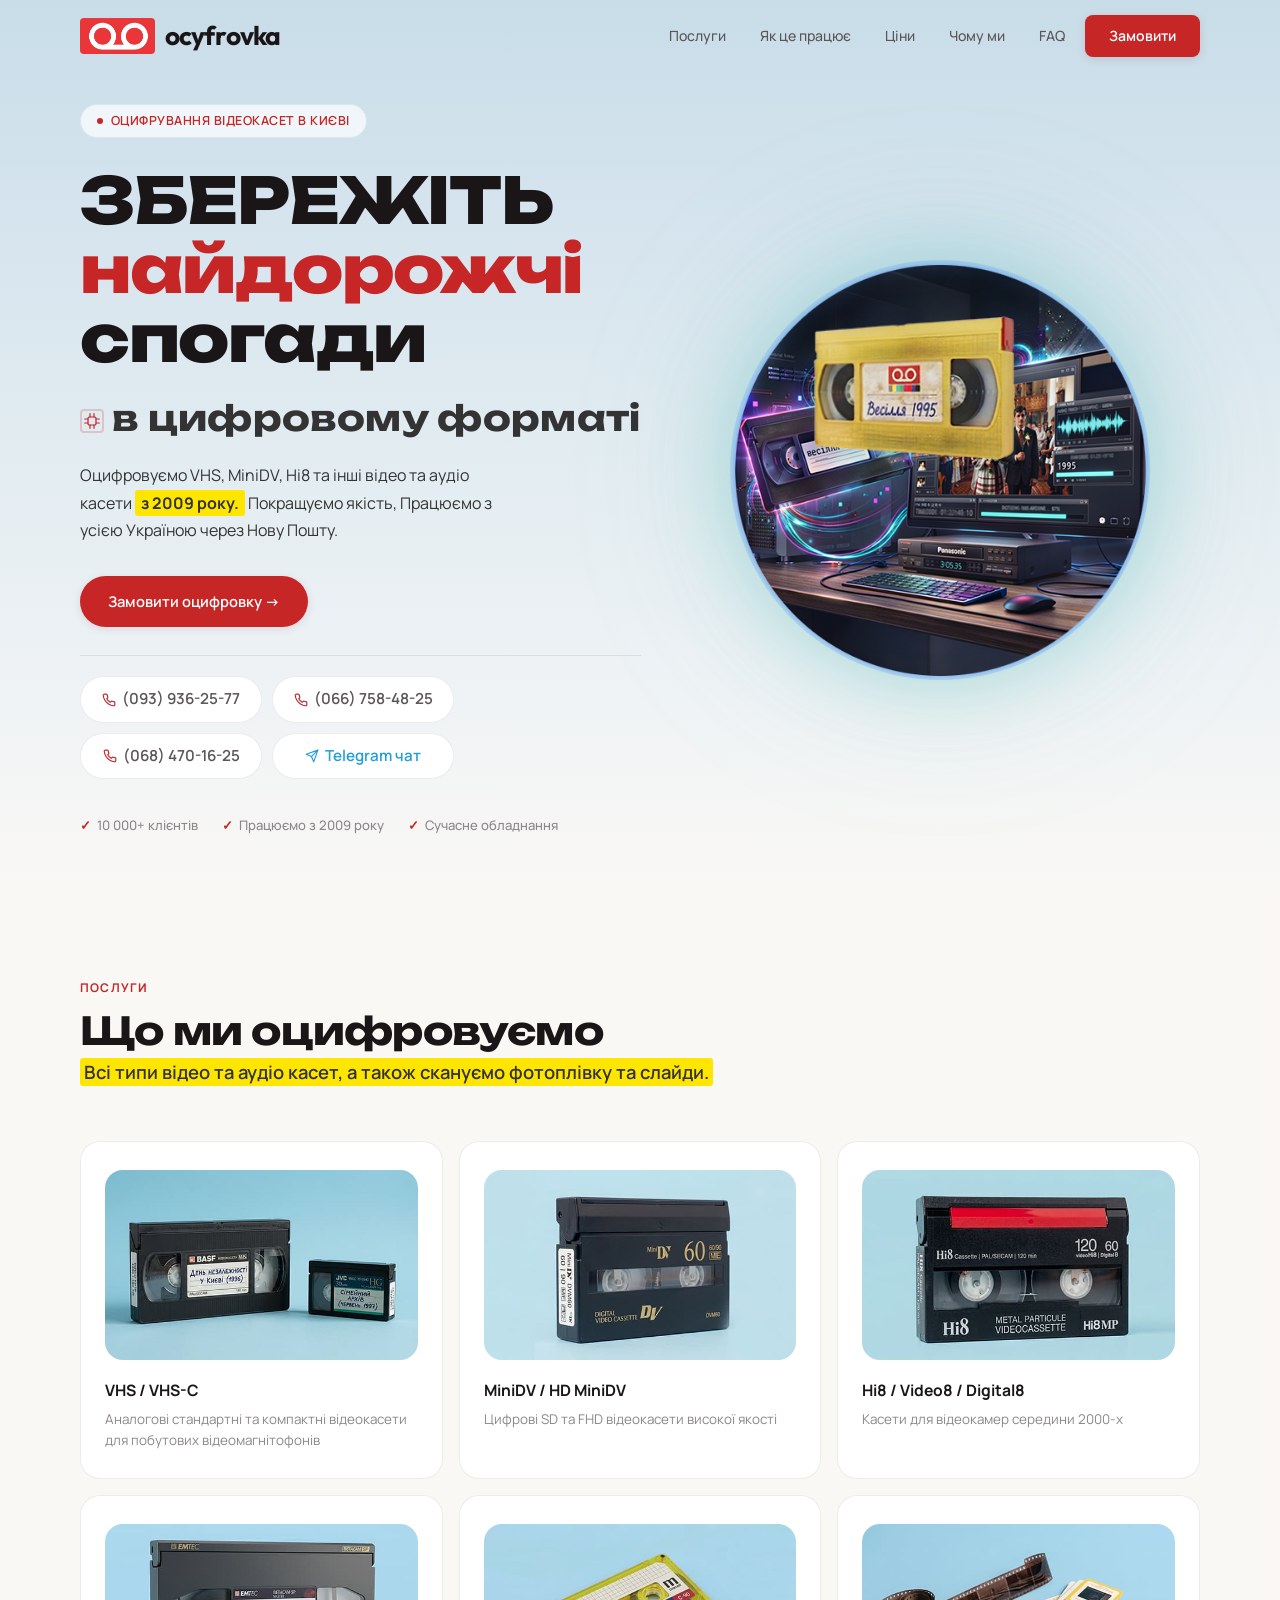
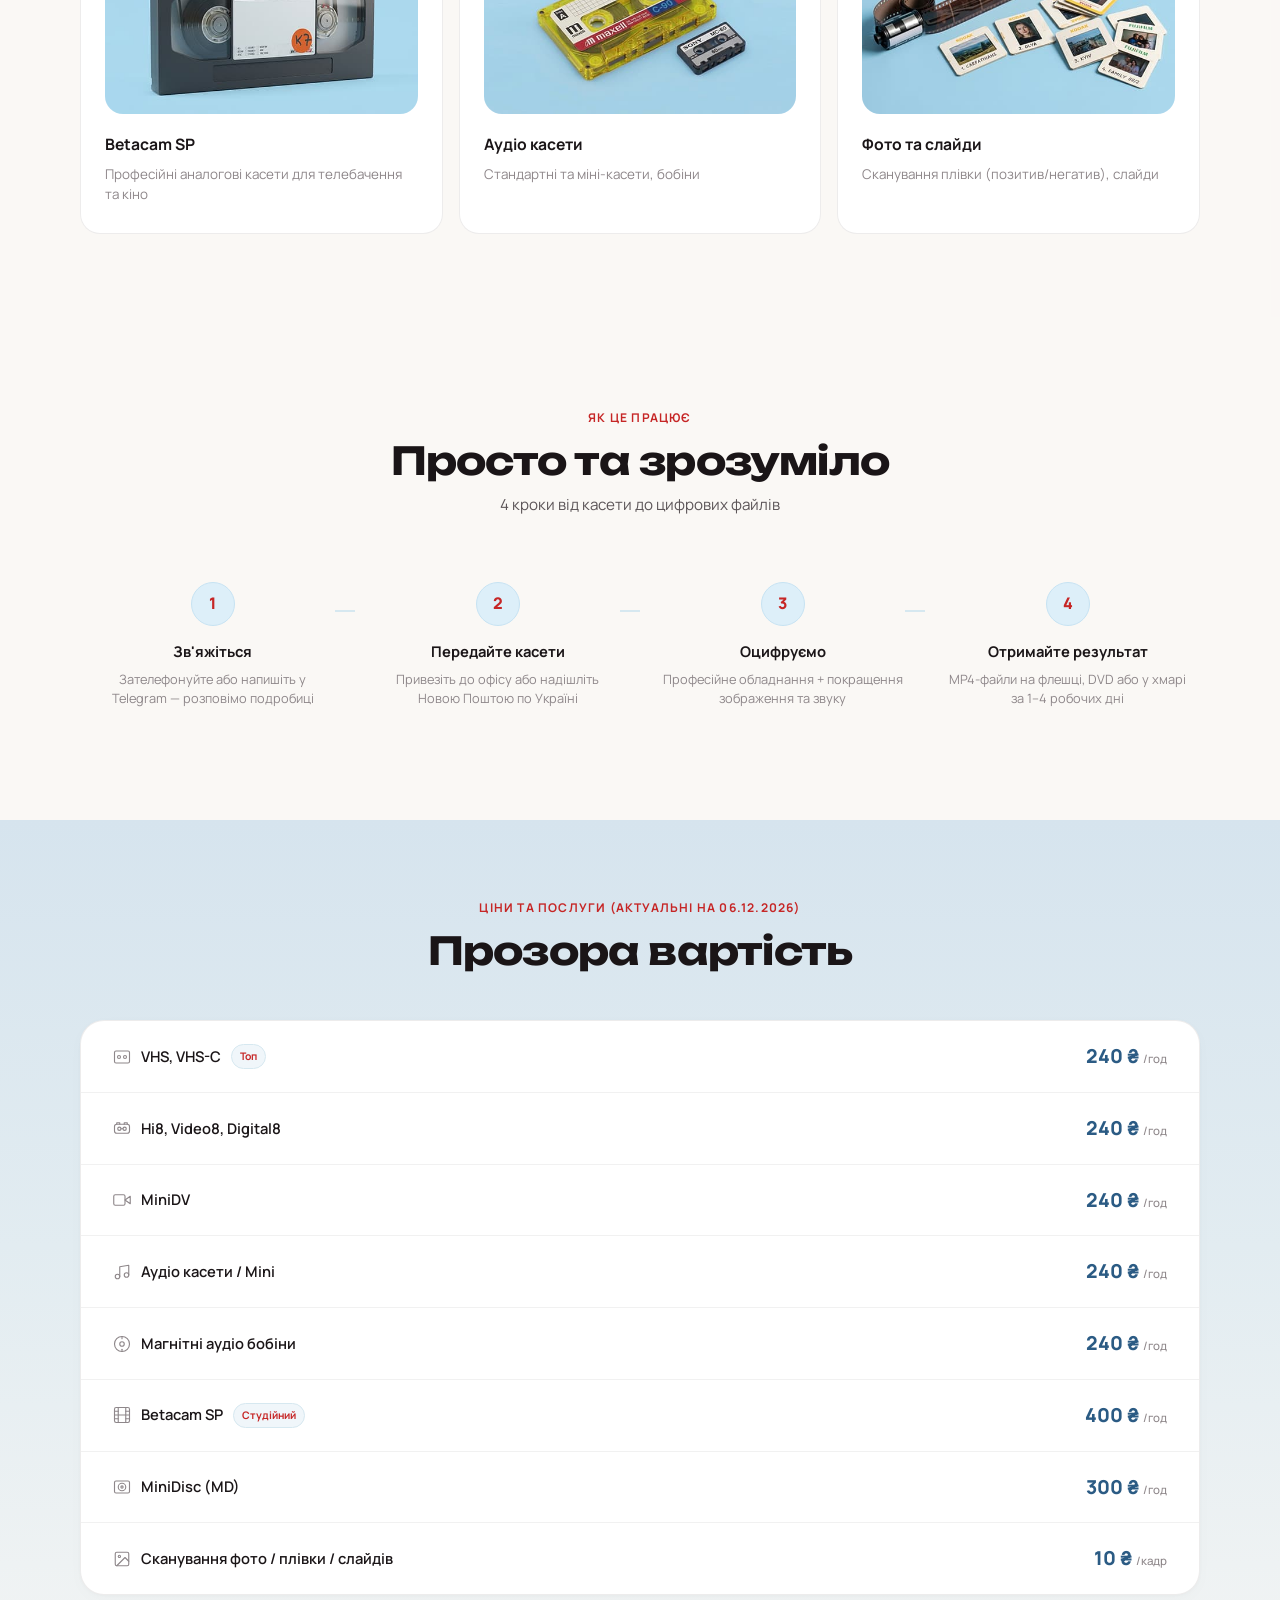
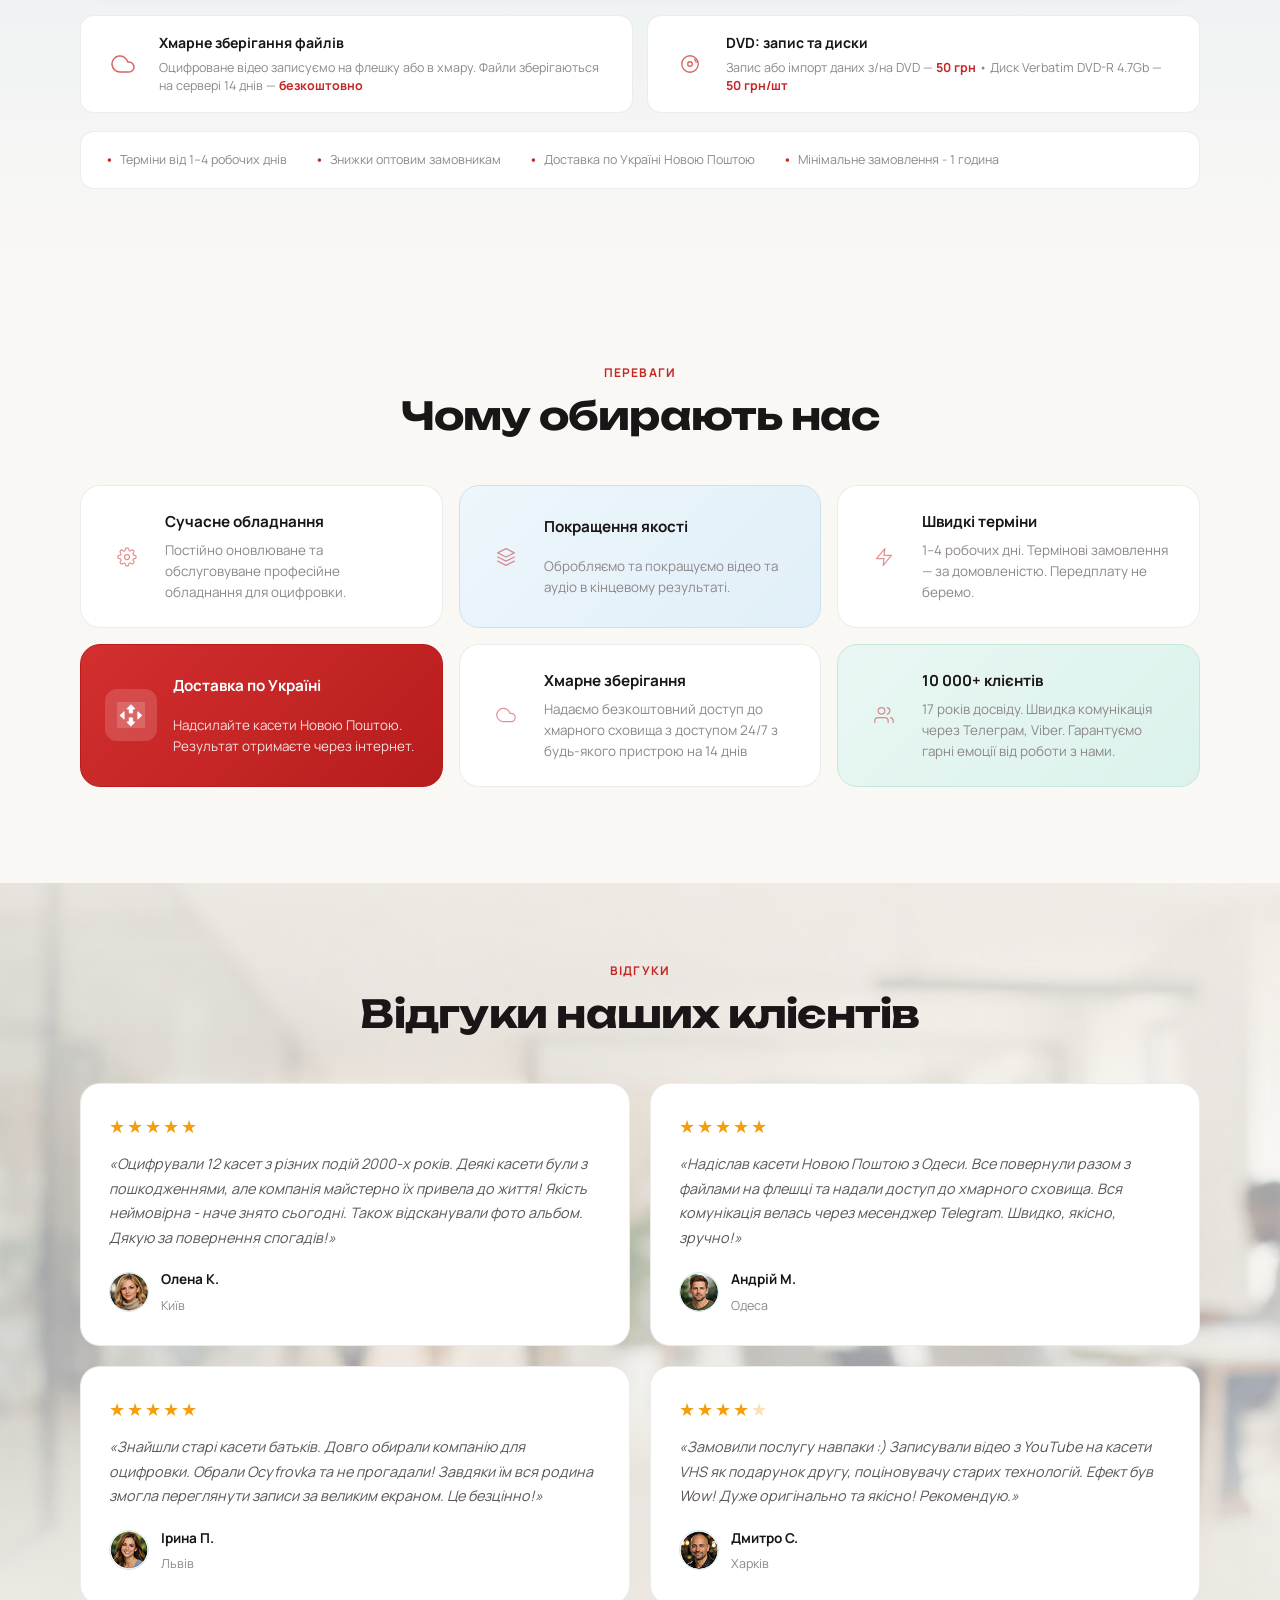
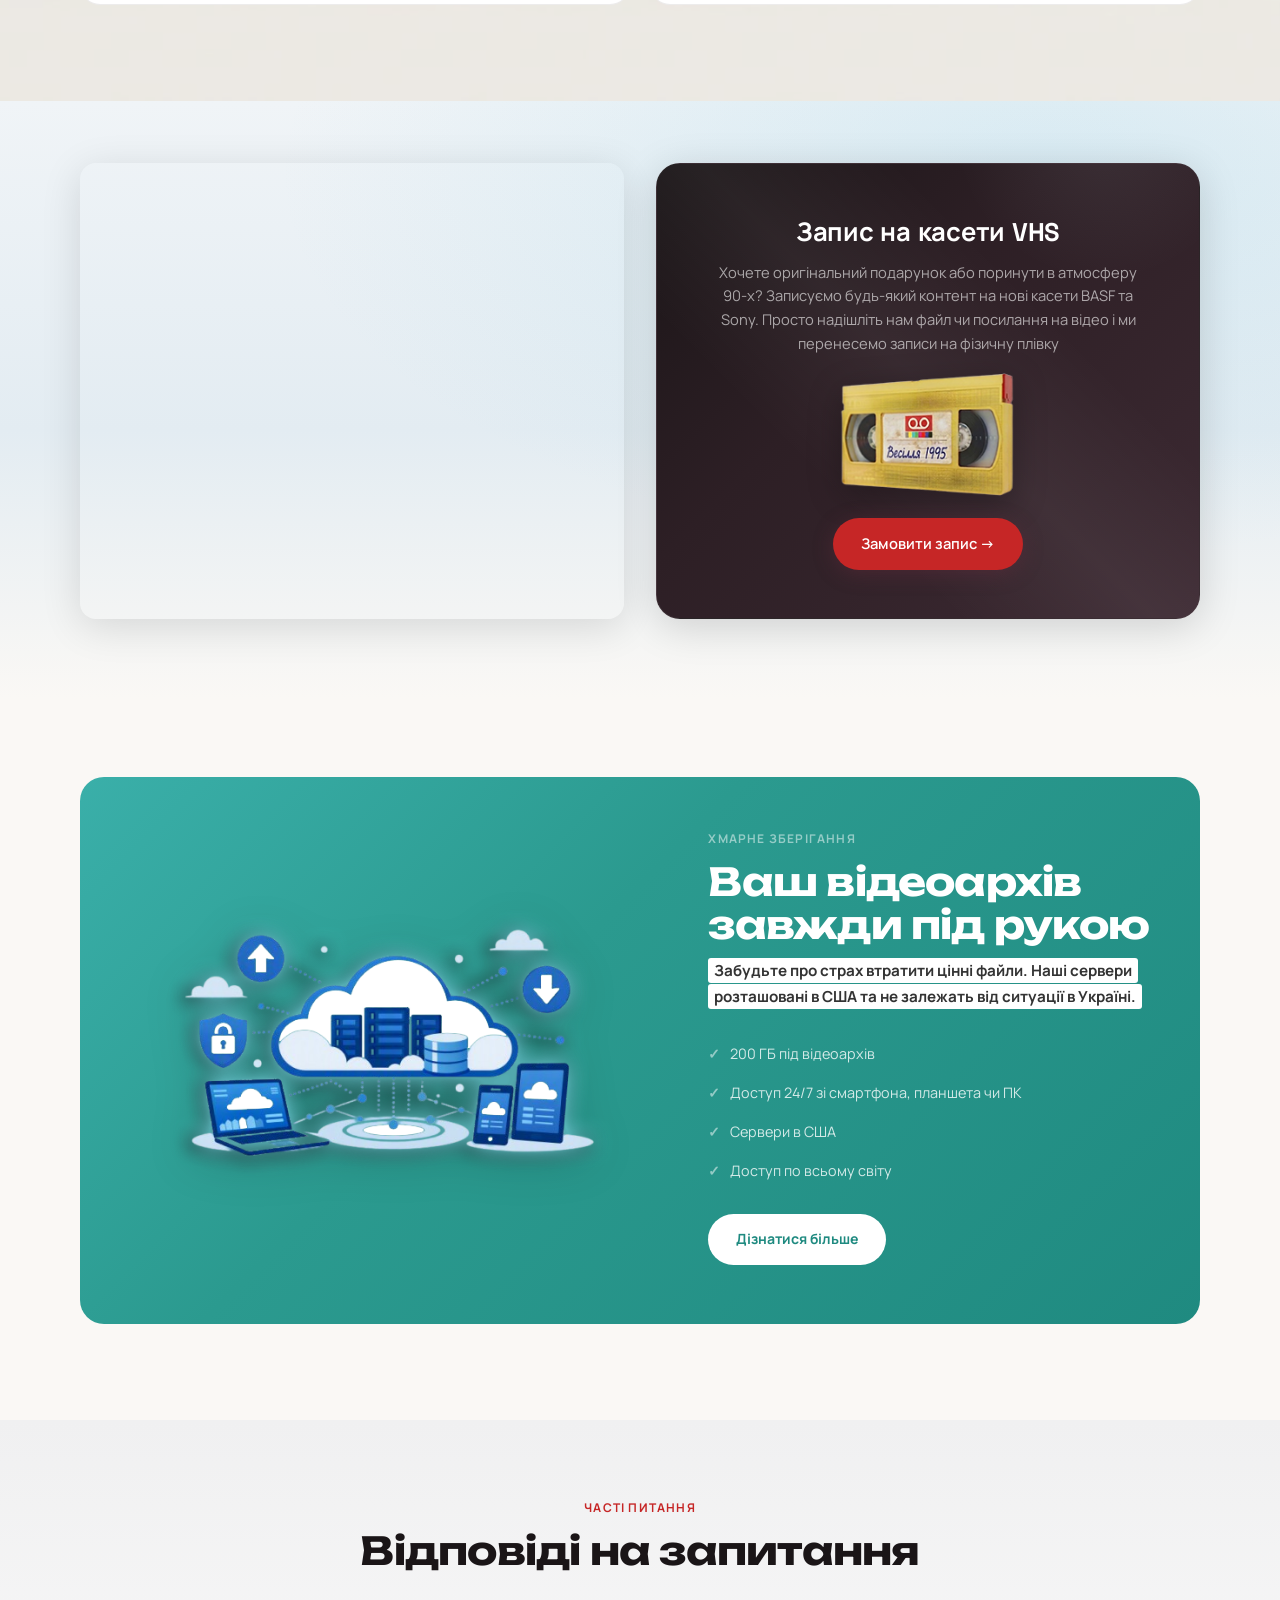
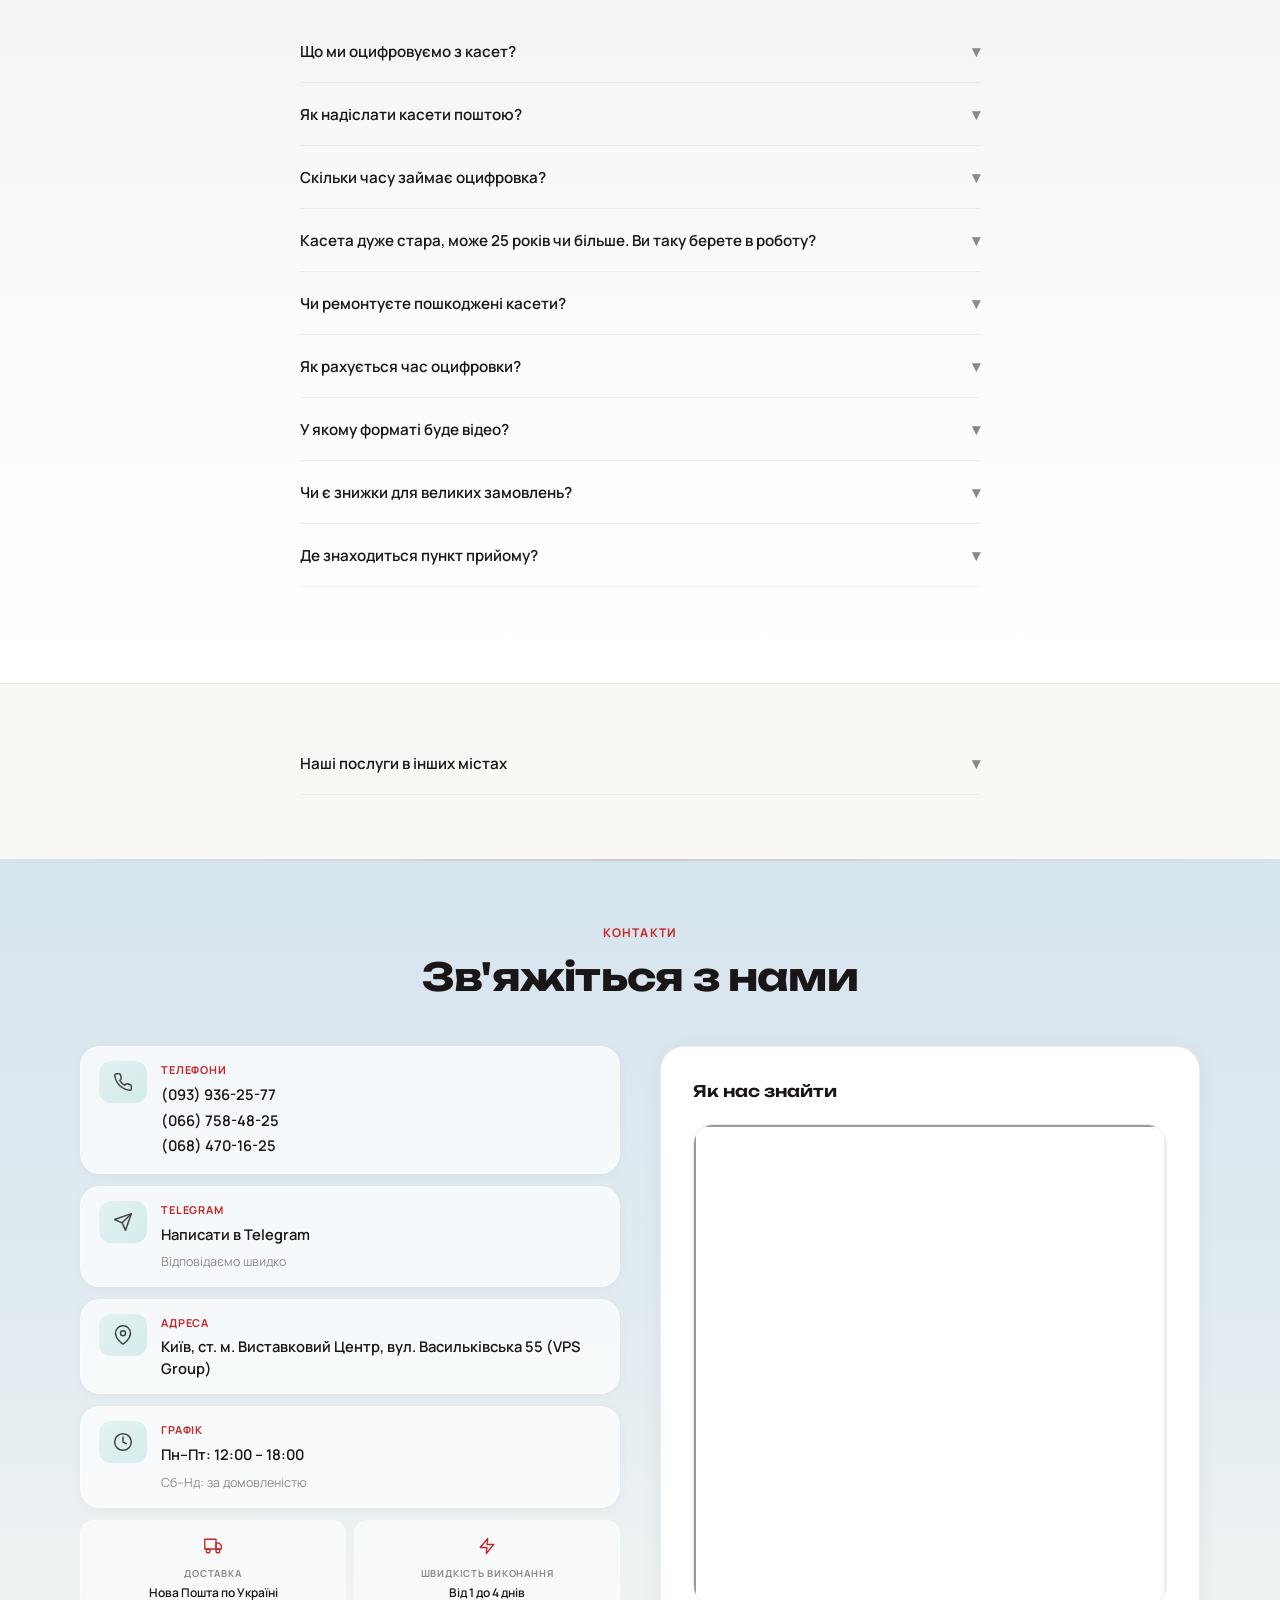
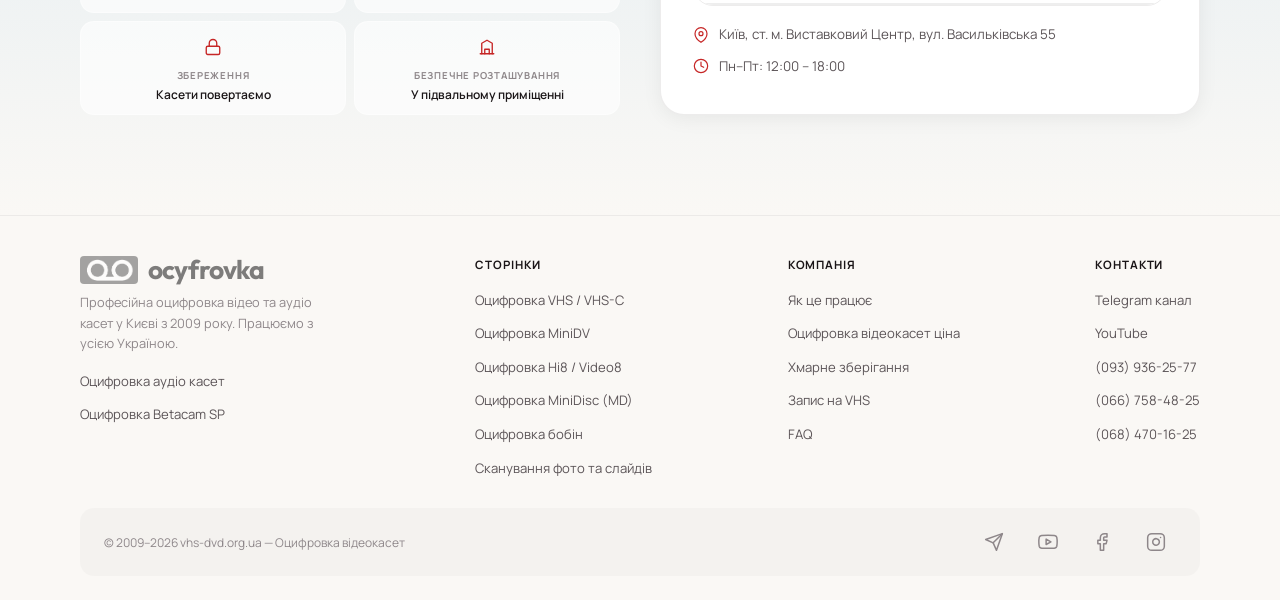
==== index.html @ 8113530c "Add files via upload" ====
<!DOCTYPE html>
<html lang="uk">
<head>
  <meta charset="UTF-8">
  <meta name="viewport" content="width=device-width, initial-scale=1.0">
  <title>Оцифровка VHS касет — vhs-dvd.org.ua | Збережіть ваші спогади</title>
  <meta name="description" content="Професійна оцифровка відеокасет VHS, VHS-C, Hi8, MiniDV, Betacam SP у Києві. Працюємо з усією Україною. Запис на флешку, хмару або DVD.">
  <meta name="keywords" content="оцифровка відеокасет, vhs dvd, оцифровка vhs, конвертація відео, міні dv, hi8, betacam, digitize vhs, video digitization київ, Україна">
  <meta name="author" content="VHS-DVD.ORG.UA">
  <meta name="robots" content="index, follow, max-snippet:-1, max-image-preview:large">
  <meta name="googlebot" content="index, follow">
  <meta name="theme-color" content="#FAF8F5">
  <link rel="icon" href="/favicon.ico" sizes="48x48">
  <link rel="icon" href="/favicon-32x32.png" sizes="32x32" type="image/png">
  <link rel="icon" href="/favicon-16x16.png" sizes="16x16" type="image/png">
  <link rel="apple-touch-icon" href="/apple-touch-icon.png">
  <link rel="manifest" href="/site.webmanifest">
  <link rel="canonical" href="https://vhs-dvd.org.ua/">
  <!-- Open Graph / Facebook -->
  <meta property="og:type" content="website">
  <meta property="og:url" content="https://vhs-dvd.org.ua/">
  <meta property="og:title" content="Оцифровка VHS касет — vhs-dvd.org.ua | Збережіть ваші спогади">
  <meta property="og:description" content="Професійна оцифровка відеокасет VHS, VHS-C, Hi8, MiniDV, Betacam SP у Києві. Працюємо з усією Україною.">
  <meta property="og:image" content="https://vhs-dvd.org.ua/images/og-image.jpg">
  <meta property="og:image:width" content="1200">
  <meta property="og:image:height" content="630">
  <meta property="og:locale" content="uk_UA">
  <meta property="og:site_name" content="VHS-DVD.ORG.UA">
  <!-- Twitter Card -->
  <meta name="twitter:card" content="summary_large_image">
  <meta name="twitter:title" content="Оцифровка VHS касет — vhs-dvd.org.ua">
  <meta name="twitter:description" content="Професійна оцифровка відеокасет VHS, VHS-C, Hi8, MiniDV, Betacam SP у Києві. Працюємо з усією Україною. Запис на флешку, хмару або DVD.">
  <meta name="twitter:image" content="https://vhs-dvd.org.ua/images/og-image.jpg">
  <!-- Structured Data: LocalBusiness -->
  <script type="application/ld+json">
  {
    "@context": "https://schema.org",
    "@type": "LocalBusiness",
    "name": "VHS-DVD.ORG.UA — Оцифровка відеокасет",
    "description": "Професійна оцифровка відеокасет VHS, VHS-C, Hi8, MiniDV, Betacam SP у Києві",
    "url": "https://vhs-dvd.org.ua",
    "logo": "https://vhs-dvd.org.ua/images/logo.png",
    "image": "https://vhs-dvd.org.ua/images/og-image.jpg",
    "telephone": "+380939362577",
    "address": {
      "@type": "PostalAddress",
      "addressLocality": "Київ",
      "addressCountry": "UA"
    },
    "geo": {
      "@type": "GeoCoordinates",
      "latitude": "50.4501",
      "longitude": "30.5234"
    },
    "areaServed": {
      "@type": "Country",
      "name": "Україна"
    },
    "priceRange": "240-1400 грн",
    "openingHours": "Mo-Fr 12:00-18:00",
    "sameAs": [
      "https://t.me/ocyfrovka",
      "https://www.youtube.com/@ocyfrovka"
    ],
    "hasOfferCatalog": {
      "@type": "OfferCatalog",
      "name": "Послуги оцифровки",
      "itemListElement": [
        {
          "@type": "Offer",
          "itemOffered": {
            "@type": "Service",
            "name": "Оцифровка VHS касет"
          },
          "price": "240",
          "priceCurrency": "UAH",
          "priceSpecification": {
            "@type": "UnitPriceSpecification",
            "price": "240",
            "priceCurrency": "UAH",
            "unitText": "година"
          }
        },
        {
          "@type": "Offer",
          "itemOffered": {
            "@type": "Service",
            "name": "Оцифровка MiniDV"
          },
          "price": "240",
          "priceCurrency": "UAH"
        },
        {
          "@type": "Offer",
          "itemOffered": {
            "@type": "Service",
            "name": "Оцифровка Hi8"
          },
          "price": "240",
          "priceCurrency": "UAH"
        },
        {
          "@type": "Offer",
          "itemOffered": {
            "@type": "Service",
            "name": "Оцифровка Betacam SP"
          },
          "price": "240",
          "priceCurrency": "UAH"
        },
        {
          "@type": "Offer",
          "itemOffered": {
            "@type": "Service",
            "name": "Запис на касету VHS"
          },
          "price": "240",
          "priceCurrency": "UAH"
        },
        {
          "@type": "Offer",
          "itemOffered": {
            "@type": "Service",
            "name": "Хмарне зберігання"
          },
          "price": "240",
          "priceCurrency": "UAH"
        }
      ]
    },
    "aggregateRating": {
      "@type": "AggregateRating",
      "ratingValue": "4.9",
      "reviewCount": "156",
      "bestRating": "5"
    }
  }
  </script>
  <!-- Structured Data: BreadcrumbList -->
  <script type="application/ld+json">
  {
    "@context": "https://schema.org",
    "@type": "BreadcrumbList",
    "itemListElement": [{
      "@type": "ListItem",
      "position": 1,
      "name": "Головна",
      "item": "https://vhs-dvd.org.ua/"
    }]
  }
  </script>
  <link rel="preconnect" href="https://fonts.googleapis.com">
  <link rel="preconnect" href="https://fonts.gstatic.com" crossorigin>    <link href="https://fonts.googleapis.com/css2?family=Manrope:wght@400;500;600;700;800&family=Outfit:wght@400;500;600;700;800&family=Space+Grotesk:wght@400;500;600;700&family=Syne:wght@400;500;600;700;800&family=Unbounded:wght@400;500;600;700;800;900&display=swap" rel="stylesheet">
  <style>
    *, *::before, *::after { margin: 0; padding: 0; box-sizing: border-box; }

    :root {
      --bg: #FAF8F5;
      --bg-warm: #F3EDE7;
      --bg-card: #FFFFFF;
      --text: #1A1517;
      --text-secondary: #5C5558;
      --text-muted: #8E878A;
      --accent: #c62626;
      --accent-hover: #7E3549;
      --accent-light: #8B3D52;
      --pink-soft: #D6E8F0;
      --pink-bg: #F0F6FA;
      --border: rgba(26,21,23,0.06);
      --border-card: rgba(26,21,23,0.08);
      --radius-xl: 24px;
      --radius-lg: 20px;
      --radius-md: 14px;
      --radius-sm: 10px;
      --radius-xs: 8px;
      --max-w: 1120px;
      --font: 'Manrope', -apple-system, sans-serif;
      --font-display: 'Space Grotesk', 'Manrope', sans-serif;
      --shadow-card: 0 1px 4px rgba(0,0,0,0.03), 0 4px 16px rgba(0,0,0,0.02);
      --shadow-hover: 0 2px 8px rgba(0,0,0,0.05), 0 8px 32px rgba(0,0,0,0.04);
    }

    html { scroll-behavior: smooth; }

    body {
      font-family: var(--font);
      background: var(--bg);
      color: var(--text);
      line-height: 1.6;
      overflow-x: hidden;
      -webkit-font-smoothing: antialiased;
    }


    /* Шапка та мобільне меню: спільні стилі в includes/site.css */

    /* ===== HERO ===== */
    .hero {
      min-height: 100vh; display: flex; align-items: center;
      padding: 100px 24px 60px; position: relative; overflow: visible;
      background: linear-gradient(180deg, #C8DDE8 0%, #D6E4EE 25%, #E2ECF1 50%, #EEF2F5 75%, var(--bg) 100%);
    }
    .hero-inner {
      max-width: var(--max-w); margin: 0 auto; width: 100%;
      display: grid; grid-template-columns: 1fr 1fr; gap: 40px; align-items: center;
    }
    .hero-text {}
    .hero-badge {
      display: inline-flex; align-items: center; gap: 8px;
      background: var(--pink-bg); border: 1px solid var(--pink-soft);
      padding: 6px 16px; border-radius: 50px;
      font-size: 0.78rem; font-weight: 600; color: var(--accent);
      margin-bottom: 28px; text-transform: uppercase; letter-spacing: 0.04em;
    }
    .hero-badge .dot {
      width: 6px; height: 6px; background: var(--accent);
      border-radius: 50%; animation: pulse 2s infinite;
    }
    @keyframes pulse { 0%,100%{opacity:1;} 50%{opacity:0.3;} }

    .hero h1 {
      font-family: 'Unbounded', var(--font-display);
      font-size: clamp(2.6rem, 5.2vw, 4rem);
      font-weight: 800; line-height: 1.08;
      margin-bottom: 20px; letter-spacing: -0.02em;
    }
    .hero h1 .accent { color: var(--accent); }
    .hero h1 .hero-sub {
      font-size: 0.55em;
      font-weight: 700;
      font-style: normal;
      white-space: nowrap;
      letter-spacing: 0.01em;
      color: #333;
    }
    .hero-sub svg {
      animation: chipPulse 2s ease-in-out infinite;
      border: 2px solid rgba(198,38,38,0.2);
      border-radius: 4px;
      padding: 2px;
    }
    @keyframes chipPulse {
      0%, 100% { opacity: 1; border-color: rgba(198,38,38,0.2); }
      50% { opacity: 0.6; border-color: rgba(198,38,38,0.5); }
    }
    .hero-desc {
      font-size: 1rem; color: #333;
      max-width: 440px; margin-bottom: 32px; line-height: 1.7;
    }
    .hero-buttons { display: flex; gap: 12px; flex-wrap: wrap; align-items: center; }
    .btn-primary {
      background: var(--accent); color: #fff;
      padding: 14px 28px; border-radius: 50px;
      font-weight: 600; font-size: 0.92rem; border: none; cursor: pointer;
      transition: all 0.2s; text-decoration: none;
      display: inline-flex; align-items: center; gap: 8px;
    }
    .btn-primary:hover { background: var(--accent-hover); transform: translateY(-1px); }
    .btn-outline {
      background: var(--bg-card); color: var(--text);
      padding: 13px 24px; border-radius: 50px;
      font-weight: 600; font-size: 0.88rem;
      border: 1.5px solid var(--border-card);
      cursor: pointer; transition: all 0.2s;
      text-decoration: none; display: inline-flex; align-items: center; gap: 8px;
    }
    .btn-outline:hover { border-color: var(--text-muted); background: #fff; }
    .btn-telegram {
      display: inline-flex; align-items: center; gap: 6px; justify-content: center;
      background: var(--bg-card); border: 1.5px solid var(--border-card);
      padding: 10px 20px; border-radius: 50px;
      text-decoration: none; color: #229ED9;
      font-size: 0.95rem; font-weight: 600;
      cursor: pointer; transition: all 0.2s;
    }
    .btn-telegram:hover { border-color: #229ED9; background: #f0fbfe; }

    .hero-trust {
      display: flex; gap: 24px; margin-top: 36px;
      flex-wrap: wrap;
    }
    .trust-item {
      display: flex; align-items: center; gap: 6px;
      font-size: 0.82rem; color: var(--text-muted); font-weight: 500;
    }
    .trust-item .check { color: var(--accent); font-weight: 700; }

    /* Hero video embed */
    .hero-visual {
      position: relative; display: flex; justify-content: center; align-items: center;
      min-height: 320px;
    }
    .hero-image-wrapper {
      position: relative; width: 100%; max-width: 420px;
      display: flex; align-items: center; justify-content: center;
    }
    .hero-bg-img {
      width: 100%; aspect-ratio: 1/1; object-fit: cover; display: block;
      border-radius: 50%;
      filter: drop-shadow(0 0 40px rgba(58,175,169,0.35)) drop-shadow(0 0 80px rgba(58,175,169,0.15));
    }
    .hero-gradient-overlay {
      display: none;
    }

    /* ===== SECTION COMMON ===== */
    section { padding: 78px 24px 96px; }
    .container { max-width: var(--max-w); margin: 0 auto; }
    .section-eyebrow {
      font-size: 0.75rem; font-weight: 700; color: var(--accent);
      text-transform: uppercase; letter-spacing: 0.1em; margin-bottom: 12px;
    }
    .section-title {
      font-family: 'Unbounded', var(--font-display);
      font-size: clamp(1.8rem, 3.5vw, 2.4rem);
      font-weight: 700; line-height: 1.12; letter-spacing: -0.02em;
    }
    .section-desc {
      color: var(--text-secondary); max-width: 500px;
      font-size: 0.95rem; margin-top: 10px; line-height: 1.7;
    }
    .section-desc.highlight {
      display: inline;
      font-weight: 600;
      font-size: 1.15em;
      background: #FFE600;
      color: #333;
      padding: 1px 4px;
      border-radius: 3px;
      -webkit-box-decoration-break: clone;
      box-decoration-break: clone;
      line-height: 2.2;
    }
    .marker-yellow {
      display: inline;
      background: #FFE600;
      color: #333 !important;
      padding: 2px 6px;
      border-radius: 3px;
      font-weight: 700;
      box-decoration-break: clone;
      -webkit-box-decoration-break: clone;
    }
    .cloud-section .marker-yellow { background: #fff; color: #333 !important; }
    .section-header { margin-bottom: 48px; }
    .section-header.centered { text-align: center; }
    .section-header.centered .section-desc { margin: 10px auto 0; }

    /* ===== SERVICES (formats) ===== */
    .services-section { 
      background: var(--bg-warm);
      background-image: url('images/backgraund.webp');
      background-size: cover;
      background-position: center;
      background-attachment: fixed;
      position: relative;
    }
    .services-section::before {
      content: '';
      position: absolute;
      inset: 0;
      background: rgba(250,248,245,0.78);
      z-index: 0;
    }
    .services-section > .container { position: relative; z-index: 1; }
    .services-grid {
      display: grid; grid-template-columns: repeat(3, 1fr); gap: 16px;
    }
    .service-card {
      background: var(--bg-card); border: 1px solid var(--border-card);
      border-radius: var(--radius-lg); padding: 28px 24px;
      transition: all 0.25s; cursor: pointer;
      text-decoration: none; color: inherit; display: block;
    }
    .service-card:hover { box-shadow: var(--shadow-hover); transform: translateY(-2px); }
    .service-icon {
      width: 48px; height: 48px; border-radius: 14px;
      background: var(--pink-bg); border: 1px solid var(--pink-soft);
      display: flex; align-items: center; justify-content: center;
      font-size: 1.2rem; margin-bottom: 18px;
    }
    .service-card h3 { font-size: 0.98rem; font-weight: 700; margin-bottom: 6px; }
    .service-card p { font-size: 0.84rem; color: var(--text-muted); line-height: 1.55; }

    /* ===== PROCESS ===== */
    .process-grid {
      display: grid; grid-template-columns: repeat(4, 1fr); gap: 20px;
    }
    .process-step {
      text-align: center; padding: 16px 12px; position: relative;
    }
    .process-step::after {
      content: ''; position: absolute; right: -10px; top: 44px;
      width: 20px; height: 2px; background: var(--pink-soft);
    }
    .process-step:last-child::after { display: none; }
    .process-num {
      width: 44px; height: 44px; border-radius: 50%;
      background: #DDEFF9; border: 1.5px solid #C6E2F2;
      display: flex; align-items: center; justify-content: center;
      margin: 0 auto 14px;        font-weight: 800; font-size: 1rem; color: var(--accent);
      transition: all 0.3s cubic-bezier(0.34, 1.56, 0.64, 1);
    }
    .process-step:hover .process-num {
      background: var(--accent); border-color: var(--accent); color: #fff;
      transform: scale(1.1);
    }
    .process-step h3 { font-size: 0.92rem; font-weight: 700; margin-bottom: 6px; }
    .process-step p { font-size: 0.8rem; color: var(--text-muted); line-height: 1.5; }

    /* ===== PRICING ===== */
    .pricing-section { background: linear-gradient(180deg, #D6E4EE 0%, #E2ECF1 40%, var(--bg) 100%); }
    .pricing-card {
      background: var(--bg-card); border: 1px solid var(--border-card);
      border-radius: var(--radius-xl); overflow: hidden;
      box-shadow: var(--shadow-card);
    }
    .pricing-row {
      display: grid; grid-template-columns: 1fr auto;
      padding: 20px 32px; align-items: center;
      border-bottom: 1px solid var(--border);
      transition: background 0.15s;
    }
    .pricing-row:last-child { border-bottom: none; }
    a.pricing-row { text-decoration: none; color: inherit; cursor: pointer; }
    .pricing-row:hover { background: var(--pink-bg); }
    .pricing-row .fmt {
      font-weight: 600; font-size: 0.92rem;
      display: flex; align-items: center; gap: 10px;
    }
    .pricing-row .fmt .tag {
      font-size: 0.65rem; font-weight: 700; padding: 3px 8px;
      border-radius: 50px; background: var(--pink-bg);
      color: var(--accent); border: 1px solid var(--pink-soft);
    }
    .pricing-row .pr {
      font-weight: 800; font-size: 1.2rem; color: #2B5B84;
      white-space: nowrap;
    }
    .pricing-row .pr small {
      font-weight: 500; font-size: 0.72rem; color: var(--text-muted);
    }
    .pricing-extras {
      margin-top: 20px;
      display: grid; grid-template-columns: repeat(2, 1fr); gap: 14px;
    }
    .extra-item {
      background: var(--bg-card); border: 1px solid var(--border-card);
      border-radius: var(--radius-md); padding: 16px 20px;
      display: grid; grid-template-columns: auto 1fr; column-gap: 14px;
      align-items: center;
      transition: all 0.25s;
    }
    .extra-item .ei-icon { grid-row: 1 / span 2; }
    .extra-item h4 { grid-column: 2; }
    .extra-item p { grid-column: 2; }
    .extra-item:hover { box-shadow: var(--shadow-hover); }
    .extra-item .ei-icon {
      font-size: 1.3rem; flex-shrink: 0; display: flex;
      align-items: center; justify-content: center;
      width: 44px; height: 44px;
    }
    .ei-icon svg { opacity: 0.7; }
    .extra-item h4 { font-size: 0.88rem; font-weight: 700; margin-bottom: 4px; }
    .extra-item p { font-size: 0.78rem; color: var(--text-muted); line-height: 1.5; }
    .extra-item .ei-price { color: var(--accent); font-weight: 700; }

    .pricing-note {
      margin-top: 18px; padding: 18px 24px;
      background: var(--bg-card); border: 1px solid var(--border-card);
      border-radius: var(--radius-md);
      display: flex; flex-wrap: wrap; gap: 8px 28px;
    }
    .pricing-note span {
      font-size: 0.78rem; color: var(--text-muted);
      display: flex; align-items: center; gap: 6px;
    }
    .pricing-note span::before { content: '•'; color: var(--accent); font-weight: 700; }

    /* ===== WHY US ===== */
    .why-grid {
      display: grid; grid-template-columns: repeat(3, 1fr); gap: 16px;
    }
    .why-card {
      background: var(--bg-card); border: 1px solid var(--border-card);
      border-radius: var(--radius-lg); padding: 24px;
      display: grid; grid-template-columns: auto 1fr; column-gap: 16px;
      align-items: center;
      transition: all 0.25s;
    }
    .why-card .wi { grid-row: 1 / span 2; }
    .why-card h3 { grid-column: 2; }
    .why-card p { grid-column: 2; }
    .why-card:hover { box-shadow: var(--shadow-hover); transform: translateY(-2px); }
    @media (min-width: 481px) {
      .why-grid { align-items: stretch; }
      .why-grid .why-card { height: 100%; }
    }
    .why-card-red { background: linear-gradient(135deg, #D32F2F, #B71C1C) !important; border-color: #B71C1C !important; color: #fff !important; }
    .why-card-red h3 { color: #fff !important; }
    .why-card-red p { color: rgba(255,255,255,0.85) !important; }
    .why-card-red .wi { background: rgba(255,255,255,0.15) !important; width: 52px !important; height: 52px !important; }
    .why-card-red .wi img { width: 36px; height: 36px; object-fit: contain; mix-blend-mode: screen; filter: brightness(1.2); }
    .why-card-blue { background: linear-gradient(135deg, #EDF6FB 0%, #E1EFF8 100%); border-color: #C9E2F0; }
    .why-card-mint { background: linear-gradient(135deg, #E9F7F3 0%, #DCF2EC 100%); border-color: #C5E6DD; }
    .why-card .wi {
      width: 44px; height: 44px; border-radius: 12px;
      background: transparent; flex-shrink: 0;
      display: flex; align-items: center; justify-content: center;
      font-size: 1.15rem;
    }
    .why-card .wi svg { opacity: 0.5; }
    .why-card h3 { font-size: 0.95rem; font-weight: 700; margin-bottom: 6px; }
    .why-card p { font-size: 0.84rem; color: var(--text-muted); line-height: 1.55; }

    /* ===== REVIEWS ===== */
    .reviews-grid {
      display: grid; grid-template-columns: repeat(2, 1fr); gap: 20px;
    }
    .review-card {
      background: var(--bg-card); border: 1px solid var(--border-card);
      border-radius: var(--radius-lg); padding: 28px;
      transition: all 0.3s cubic-bezier(0.34, 1.56, 0.64, 1);
    }
    .review-card:hover {
      box-shadow: var(--shadow-hover); transform: translateY(-3px);
    }
    .review-stars {
      color: #F59E0B; font-size: 1.1rem; margin-bottom: 12px; letter-spacing: 2px;
    }
    .review-text {
      font-size: 0.9rem; color: var(--text-secondary); line-height: 1.7;
      margin-bottom: 16px; font-style: italic;
    }
    .review-author {
      display: flex; align-items: center; gap: 12px;
    }
    .review-avatar {
      width: 40px; height: 40px; border-radius: 50%;
      background: var(--pink-bg); border: 1px solid var(--pink-soft);
      display: flex; align-items: center; justify-content: center;
      font-size: 0.75rem; font-weight: 700; color: var(--accent);
      flex-shrink: 0;
    }
    .review-author strong { font-size: 0.85rem; }
    .review-author span { font-size: 0.78rem; color: var(--text-muted); }

    /* ===== CLOUD ===== */
    .cloud-section { background: linear-gradient(135deg, #3AAFA9 0%, #2B9A8F 40%, #1F8A80 100%); color: #fff; border-radius: var(--radius-xl); max-width: var(--max-w); margin: 0 auto; }
    .cloud-inner {
      padding: 52px 48px;
      display: grid; grid-template-columns: 1.2fr 1fr; gap: 48px; align-items: center;
    }
    .cloud-section .section-eyebrow { color: rgba(255,255,255,0.5); }
    .cloud-section .section-title { color: #fff; }
    .cloud-section .section-desc { color: rgba(255,255,255,0.65); }
    .cloud-features { list-style: none; margin-top: 24px; }
    .cloud-features li {
      padding: 8px 0; font-size: 0.9rem; color: rgba(255,255,255,0.8);
      display: flex; gap: 10px; align-items: center;
    }
    .cloud-features li::before { content: '✓'; color: rgba(255,255,255,0.5); font-weight: 700; }
    .cloud-price-card {
      background: transparent; border: none;
      border-radius: var(--radius-lg); padding: 0; text-align: center;
      display: flex; flex-direction: column; align-items: center; justify-content: center;
    }
    .cloud-price-card img {
      width: 100% !important; max-width: 100% !important; height: auto !important;
      border-radius: 16px;
      filter: drop-shadow(0 4px 20px rgba(0,0,0,0.15));
      flex-shrink: 0;
    }
    .cloud-price-card .big-price {
      font-size: 2.8rem; font-weight: 800; line-height: 1;
    }
    .cloud-price-card .per-year {
      font-size: 0.82rem; color: rgba(255,255,255,0.5); margin-bottom: 20px;
    }
    .cloud-price-card ul { list-style: none; text-align: left; margin-bottom: 24px; }
    .cloud-price-card ul li {
      padding: 5px 0; font-size: 0.84rem; color: rgba(255,255,255,0.7);
      display: flex; gap: 8px; align-items: center;
    }
    .cloud-price-card ul li::before { content: '•'; color: rgba(255,255,255,0.4); }
    .btn-white {
      background: #fff; color: #1F8A80;
      padding: 14px 28px; border-radius: 50px;
      font-weight: 700; font-size: 0.88rem; border: none; cursor: pointer;
      transition: all 0.2s; text-decoration: none; display: inline-block;
    }
    .btn-white:hover { transform: translateY(-1px); box-shadow: 0 4px 16px rgba(0,0,0,0.12); }

    /* ===== YOUTUBE + VHS RECORD (combined) ===== */
    /* "Кінотеатр у сутінках": холодний сіро-блакитний верх (відтіняє темне відео) → теплий низ, що зливається з базовим фоном */
    .yt-record-section {
      background:
        radial-gradient(ellipse at 82% 12%, rgba(126,200,227,0.20), transparent 52%),
        linear-gradient(180deg, #F0F4F7 0%, #E3ECF2 55%, var(--bg) 100%);
    }
    .yt-record-grid {
      display: grid; grid-template-columns: 1fr 1fr;
      gap: 32px; align-items: stretch;
    }
    .yt-col { display: flex; flex-direction: column; }
    .yt-col .youtube-wrapper {
      border-radius: 16px; overflow: hidden;
      box-shadow: 0 8px 40px rgba(0,0,0,0.12);
      flex: 1;
    }
    .yt-col .youtube-wrapper > div { position: relative; height: 100%; min-height: 0; }
    .yt-col .youtube-wrapper iframe { position: absolute; inset: 0; width: 100%; height: 100%; border: 0; }
    @media (max-width: 900px) {
      .yt-record-grid { grid-template-columns: 1fr; }
      .yt-col .youtube-wrapper { min-height: 220px; }
    }

    /* ===== RETRO BANNER ===== */
    .retro-section { padding: 0 24px; }
    .retro-banner {
      max-width: var(--max-w); margin: 0 auto;
      background: linear-gradient(135deg, #1a1517 0%, #2d1f25 40%, #3d2a33 100%);
      border: 1px solid rgba(255,255,255,0.06);
      border-radius: var(--radius-xl); padding: 48px 52px;
      display: flex; align-items: center; justify-content: space-between;
      gap: 24px; flex-wrap: wrap;
      position: relative; overflow: hidden;
      box-shadow: 0 8px 40px rgba(0,0,0,0.15);
      flex-direction: row-reverse;
    }
    .yt-record-grid .retro-banner {
      flex-direction: column; align-items: center; justify-content: center;
      text-align: center; gap: 18px; height: 100%; box-sizing: border-box;
    }
    .yt-record-grid .retro-banner p { max-width: 460px; }
    .yt-record-grid .retro-banner .btn-primary { margin-top: 4px; }
    .retro-banner::before {
      content: '';
      position: absolute; top: -40%; right: -10%;
      width: 300px; height: 300px;
      background: radial-gradient(circle, rgba(214,232,240,0.08) 0%, transparent 70%);
      border-radius: 50%;
    }
    .retro-banner h2 {
      font-family: var(--font-display);
      font-size: 1.6rem; font-weight: 700; letter-spacing: -0.01em;
      color: #fff; position: relative; z-index: 1;
    }
    .retro-banner p { font-size: 0.92rem; color: rgba(255,255,255,0.6); margin-top: 8px; max-width: 480px; position: relative; z-index: 1; }
    .retro-banner .btn-primary {
      position: relative; z-index: 1;
      box-shadow: 0 4px 20px rgba(107,45,62,0.4);
    }
    .retro-vhs-img {
      width: 180px; height: auto; flex-shrink: 0;
      position: relative; z-index: 1;
      filter: drop-shadow(0 8px 16px rgba(0,0,0,0.3));
      animation: vhsBreath 4.5s ease-in-out infinite;
    }
    @keyframes vhsBreath {
      0%, 100% { transform: scale(1); }
      50% { transform: scale(1.06); }
    }
    @media (max-width: 768px) { .retro-vhs-img { width: 140px; } }
    @media (max-width: 480px) { .retro-vhs-img { width: 120px; } }

    /* ===== FAQ ===== */
    .faq-list { max-width: 680px; }
    .faq-item { border-bottom: 1px solid var(--border); }
    /* Світло-сірий → білий: нейтральний спокійний фон для списку питань */
    .faq-grad {
      background: linear-gradient(180deg, #F0F0F1 0%, #FAFAFA 50%, #FFFFFF 100%);
    }
    .faq-q {
      width: 100%; padding: 20px 0; background: none; border: none;
      color: var(--text); font-size: 0.95rem; font-weight: 600;
      text-align: left; cursor: pointer; display: flex;
      justify-content: space-between; align-items: center;
      font-family: var(--font);
    }
    .faq-q .arr { transition: transform 0.3s; color: var(--text-muted); font-size: 1rem; }
    .faq-item.active .faq-q .arr { transform: rotate(180deg); }
    .faq-a { max-height: 0; overflow: hidden; transition: max-height 0.35s ease; }
    .faq-a-inner { padding: 0 0 20px; color: var(--text-muted); font-size: 0.88rem; line-height: 1.7; }
    .faq-item.active .faq-a { max-height: 400px; }

    /* ===== KEYWORDS ===== */
    .keywords-section { padding: 48px 24px 64px; background: var(--bg); border-top: 1px solid var(--border); }
    .keywords-section .faq-q { color: var(--text); }
    .keywords-wrap {
      display: flex; flex-wrap: wrap; gap: 10px; justify-content: center;
      max-width: 900px; margin: 0 auto;
    }
    .keyword-tag {
      display: inline-block; padding: 8px 18px;
      background: var(--bg-card); border: 1px solid var(--border);
      border-radius: 50px; font-size: 0.82rem; color: var(--text-secondary);
      transition: all 0.3s ease;
    }
    .keyword-tag:hover {
      background: var(--accent); color: #fff; border-color: var(--accent);
      transform: translateY(-2px); box-shadow: 0 4px 12px rgba(198,38,38,0.15);
    }

    /* ===== CONTACT ===== */
    .contact-section {
      background: linear-gradient(180deg, #D6E4EE 0%, #E2ECF1 50%, var(--bg) 100%);
      padding: 64px 24px 100px;
      position: relative;
    }
    .contact-section::before {
      content: '';
      position: absolute; top: 0; left: 0; right: 0; height: 2px;
      background: linear-gradient(90deg, transparent, rgba(198,38,38,0.15), transparent);
    }
    .contact-grid {
      display: grid; grid-template-columns: 1fr 1fr; gap: 40px; align-items: stretch;
      max-width: var(--max-w); margin: 0 auto;
    }
    .contact-left h3 {
      font-family: 'Unbounded', var(--font-display);
      font-size: 1.1rem; font-weight: 600; margin-bottom: 28px;
      letter-spacing: -0.01em; color: var(--text-secondary);
    }
    .contact-methods { list-style: none; display: flex; flex-direction: column; gap: 12px; }
    .contact-methods li {
      padding: 14px 18px; display: flex; gap: 14px; align-items: flex-start;
      background: rgba(255,255,255,0.7);
      border-radius: var(--radius-lg);
      border: 1px solid rgba(255,255,255,0.5);
      box-shadow: 0 2px 12px rgba(0,0,0,0.04);
      transition: all 0.3s cubic-bezier(0.34, 1.56, 0.64, 1);
    }
    .contact-methods li:hover {
      transform: translateY(-2px);
      box-shadow: 0 6px 24px rgba(0,0,0,0.08);
      background: rgba(255,255,255,0.95);
    }
    .cm-icon {
      width: 42px; height: 42px; border-radius: 12px;
      background: linear-gradient(135deg, rgba(58,175,169,0.1), rgba(58,175,169,0.18));
      display: flex; align-items: center; justify-content: center;
      font-size: 1rem; min-width: 48px;
      transition: all 0.3s ease;
    }
    .contact-methods li:hover .cm-icon {
      background: linear-gradient(135deg, rgba(58,175,169,0.15), rgba(58,175,169,0.28));
      transform: scale(1.05);
    }
    .cm-label { font-size: 0.68rem; font-weight: 700; color: var(--accent); text-transform: uppercase; letter-spacing: 0.08em; margin-bottom: 4px; }
    .cm-value { font-weight: 600; font-size: 0.92rem; color: var(--text); line-height: 1.5; }
    a.cm-value { color: var(--text); text-decoration: none; transition: color 0.2s; }
    a.cm-value:hover { color: var(--accent); }

    .contact-map {
      background: var(--bg-card); border: 1px solid var(--border-card);
      border-radius: var(--radius-xl); padding: 32px;
      box-shadow: 0 4px 20px rgba(0,0,0,0.06);
    }
    .contact-map h3 { font-family: 'Unbounded', var(--font-display); font-size: 1rem; font-weight: 600; margin-bottom: 20px; color: var(--text); }
    .map-wrapper {
      border-radius: var(--radius-lg); overflow: hidden;
      border: 1px solid var(--border-card);
    }
    .map-wrapper iframe { display: block; width: 100%; }
    .map-info {
      margin-top: 18px; display: flex; flex-direction: column; gap: 10px;
    }
    .map-info-item {
      display: flex; align-items: center; gap: 10px;
      font-size: 0.84rem; color: var(--text-secondary);
    }
    .map-info-item svg { flex-shrink: 0; }

    /* Contact cards grid */
    .contact-cards {
      display: grid; grid-template-columns: 1fr 1fr; gap: 8px;
      margin-top: 12px;
    }
    .ccard {
      background: rgba(255,255,255,0.6);
      border: 1px solid rgba(255,255,255,0.4);
      border-radius: var(--radius-md); padding: 10px 12px;
      text-align: center;
      transition: all 0.3s ease;
    }
    .ccard:hover { background: rgba(255,255,255,0.9); transform: translateY(-2px); }
    .ccard-icon { font-size: 1.3rem; margin-bottom: 2px; }
    .ccard-label { font-size: 0.6rem; font-weight: 700; text-transform: uppercase; letter-spacing: 0.08em; color: var(--text-muted); margin-bottom: 2px; }
    .ccard-value { font-weight: 600; font-size: 0.75rem; color: var(--text); }

    /* Підвал: спільні стилі в includes/site.css */

    /* ===== ANIMATIONS ===== */

    /* Hero entrance stagger */
    .hero-badge, .hero h1, .hero-desc, .hero-buttons, .hero-trust {
      opacity: 0; transform: translateY(24px);
    }
    .hero.loaded .hero-badge { animation: fadeUp 0.6s 0.1s ease forwards; }
    .hero.loaded h1 { animation: fadeUp 0.6s 0.2s ease forwards; }
    .hero.loaded .hero-desc { animation: fadeUp 0.6s 0.35s ease forwards; }
    .hero.loaded .hero-buttons { animation: fadeUp 0.6s 0.45s ease forwards; }
    .hero.loaded .hero-trust { animation: fadeUp 0.6s 0.55s ease forwards; }

    @keyframes fadeUp {
      from { opacity: 0; transform: translateY(24px); }
      to { opacity: 1; transform: translateY(0); }
    }

    /* Hero video entrance */
    .hero-image-wrapper {
      opacity: 0; transform: translateY(20px) scale(0.95);
    }
    .hero.loaded .hero-image-wrapper {
      animation: illustrationIn 0.8s 0.3s ease forwards;
    }
    @keyframes illustrationIn {
      from { opacity: 0; transform: translateY(20px) scale(0.95); }
      to { opacity: 1; transform: translateY(0) scale(1); }
    }

    /* Scroll reveal */
    .reveal {
      opacity: 0; transform: translateY(20px);
      transition: opacity 0.5s ease, transform 0.5s ease;
    }
    .reveal.visible { opacity: 1; transform: translateY(0); }

    /* Staggered grid children */
    .services-grid .reveal:nth-child(1) { transition-delay: 0s; }
    .services-grid .reveal:nth-child(2) { transition-delay: 0.06s; }
    .services-grid .reveal:nth-child(3) { transition-delay: 0.12s; }
    .services-grid .reveal:nth-child(4) { transition-delay: 0.18s; }
    .services-grid .reveal:nth-child(5) { transition-delay: 0.24s; }
    .services-grid .reveal:nth-child(6) { transition-delay: 0.3s; }

    .why-grid .reveal:nth-child(1) { transition-delay: 0s; }
    .why-grid .reveal:nth-child(2) { transition-delay: 0.06s; }
    .why-grid .reveal:nth-child(3) { transition-delay: 0.12s; }
    .why-grid .reveal:nth-child(4) { transition-delay: 0.18s; }
    .why-grid .reveal:nth-child(5) { transition-delay: 0.24s; }
    .why-grid .reveal:nth-child(6) { transition-delay: 0.3s; }

    .process-grid .reveal:nth-child(1) { transition-delay: 0s; }
    .process-grid .reveal:nth-child(2) { transition-delay: 0.08s; }
    .process-grid .reveal:nth-child(3) { transition-delay: 0.16s; }
    .process-grid .reveal:nth-child(4) { transition-delay: 0.24s; }

    .pricing-extras .reveal:nth-child(1) { transition-delay: 0s; }
    .pricing-extras .reveal:nth-child(2) { transition-delay: 0.06s; }
    .pricing-extras .reveal:nth-child(3) { transition-delay: 0.12s; }
    .pricing-extras .reveal:nth-child(4) { transition-delay: 0.18s; }

    .reviews-grid .reveal:nth-child(1) { transition-delay: 0s; }
    .reviews-grid .reveal:nth-child(2) { transition-delay: 0.08s; }
    .reviews-grid .reveal:nth-child(3) { transition-delay: 0.16s; }
    .reviews-grid .reveal:nth-child(4) { transition-delay: 0.24s; }

    /* Enhanced card hover effects */
    .service-card, .why-card, .extra-item {
      transition: transform 0.3s cubic-bezier(0.34, 1.56, 0.64, 1), box-shadow 0.3s ease;
    }
    .service-card:hover, .why-card:hover, .extra-item:hover {
      transform: translateY(-4px);
      box-shadow: var(--shadow-hover);
    }
    .service-icon {
      transition: transform 0.3s cubic-bezier(0.34, 1.56, 0.64, 1);
    }
    .service-card:hover .service-icon {
      transform: scale(1.1) rotate(-3deg);
    }
    .why-card:hover .wi {
      transform: scale(1.1);
      transition: transform 0.3s cubic-bezier(0.34, 1.56, 0.64, 1);
    }

    /* Process number hover pulse */
    .process-num {
      transition: all 0.3s cubic-bezier(0.34, 1.56, 0.64, 1);
    }
    .process-step:hover .process-num {
      background: var(--accent);
      color: #fff;
      transform: scale(1.1);
      border-color: var(--accent);
    }

    /* Pricing row slide effect */
    .pricing-row {
      position: relative;
    }
    .pricing-row::before {
      content: '';
      position: absolute; left: 0; top: 0; bottom: 0;
      width: 3px; background: var(--accent);
      border-radius: 0 3px 3px 0;
      transform: scaleY(0);
      transition: transform 0.25s ease;
    }
    .pricing-row:hover::before {
      transform: scaleY(1);
    }

    /* ===== BUTTON ANIMATIONS ===== */
    .btn-primary, .btn-outline, .btn-telegram, .btn-white, .form-submit {
      position: relative; overflow: hidden;
      transition: all 0.3s cubic-bezier(0.34, 1.56, 0.64, 1);
    }
    .btn-primary::after, .btn-outline::after, .btn-telegram::after,
    .btn-white::after, .form-submit::after {
      content: '';
      position: absolute; top: 50%; left: 50%;
      width: 0; height: 0;
      background: rgba(255,255,255,0.15);
      border-radius: 50%;
      transform: translate(-50%, -50%);
      transition: width 0.5s, height 0.5s;
    }
    .btn-primary:hover::after, .btn-telegram:hover::after, .form-submit:hover::after {
      width: 300px; height: 300px;
    }
    .btn-outline:hover::after, .btn-white:hover::after {
      width: 300px; height: 300px;
      background: rgba(107,45,62,0.04);
    }
    .btn-primary {
      box-shadow: 0 2px 8px rgba(107,45,62,0.12);
    }
    .btn-primary:hover {
      box-shadow: 0 6px 24px rgba(107,45,62,0.2);
      transform: translateY(-2px);
    }
    .btn-outline:hover {
      border-color: var(--accent);
      color: var(--accent);
      transform: translateY(-1px);
    }
    .btn-telegram:hover {
      transform: translateY(-1px);
      box-shadow: 0 4px 16px rgba(34,158,217,0.15);
    }
    .btn-white:hover {
      box-shadow: 0 4px 20px rgba(0,0,0,0.1);
    }
    .btn-primary:active, .btn-outline:active, .btn-telegram:active,
    .btn-white:active, .form-submit:active {
      transform: translateY(0) scale(0.97) !important;
    }
    .form-submit {
      box-shadow: 0 2px 8px rgba(107,45,62,0.12);
    }
    .form-submit:hover {
      box-shadow: 0 6px 24px rgba(107,45,62,0.2);
      transform: translateY(-2px);
    }

    /* Trust items stagger */
    .hero.loaded .trust-item:nth-child(1) { animation: fadeUp 0.5s 0.6s ease forwards; opacity: 0; transform: translateY(16px); }
    .hero.loaded .trust-item:nth-child(2) { animation: fadeUp 0.5s 0.7s ease forwards; opacity: 0; transform: translateY(16px); }
    .hero.loaded .trust-item:nth-child(3) { animation: fadeUp 0.5s 0.8s ease forwards; opacity: 0; transform: translateY(16px); }

    /* Cloud section entrance */
    .cloud-section {
      transition: transform 0.6s ease, opacity 0.6s ease;
    }

    /* Retro banner shimmer */
    .retro-banner::after {
      content: '';
      position: absolute; top: -50%; left: -50%;
      width: 200%; height: 200%;
      background: linear-gradient(
        45deg, transparent 40%, rgba(255,255,255,0.05) 50%, transparent 60%
      );
      animation: shimmer 4s ease-in-out infinite;
    }
    @keyframes shimmer {
      0% { transform: translateX(-100%); }
      100% { transform: translateX(100%); }
    }

    /* FAQ answer smooth transition */
    .faq-a {
      transition: max-height 0.4s cubic-bezier(0.4, 0, 0.2, 1), padding 0.3s ease;
    }
    .faq-q:hover {
      color: var(--accent);
      transition: color 0.2s;
    }

    /* Form input focus animation */
    .fg input, .fg select, .fg textarea {
      transition: border-color 0.3s ease, box-shadow 0.3s ease;
    }
    .fg input:focus, .fg select:focus, .fg textarea:focus {
      box-shadow: 0 0 0 3px rgba(107,45,62,0.08);
    }



    /* Логотип: спільні стилі в includes/site.css */
    /* Support image-based cassette illustrations */
    .cassette-img {
      width: 100%; height: 190px;
      object-fit: cover;
      border-radius: 18px;
      display: block;
      margin: 0 auto 18px;
      transition: transform 0.4s cubic-bezier(0.34, 1.56, 0.64, 1);
      animation: cassetteBreath 5.5s ease-in-out infinite;
    }
    .service-card:nth-child(2) .cassette-img { animation-delay: 0.7s; }
    .service-card:nth-child(3) .cassette-img { animation-delay: 1.4s; }
    .service-card:nth-child(4) .cassette-img { animation-delay: 2.1s; }
    .service-card:nth-child(5) .cassette-img { animation-delay: 2.8s; }
    .service-card:nth-child(6) .cassette-img { animation-delay: 3.5s; }
    .service-card:hover .cassette-img {
      animation: none;
      transform: scale(1.05) rotate(-2deg);
    }
    @keyframes cassetteBreath {
      0%, 100% { transform: scale(1); }
      50% { transform: scale(1.05); }
    }

    /* ===== PHONE BUTTONS ===== */
    .hero-phones {
      display: flex; gap: 10px; flex-wrap: wrap; align-items: center;
      margin-top: 28px;
      padding-top: 20px;
      border-top: 1px solid rgba(0,0,0,0.08);
    }
    .hero-phones .phone-btn,
    .hero-phones .btn-telegram { min-width: 182px; box-sizing: border-box; }
    .phone-btn {
      display: inline-flex; align-items: center; gap: 6px; justify-content: center;
      background: var(--bg-card); border: 1.5px solid var(--border-card);
      padding: 10px 20px; border-radius: 50px;
      text-decoration: none; color: var(--text-secondary);
      font-size: 0.95rem; font-weight: 600;
      transition: all 0.3s cubic-bezier(0.34, 1.56, 0.64, 1);
    }
    .phone-btn:hover {
      border-color: var(--accent); color: var(--accent);
      transform: translateY(-1px);
      box-shadow: 0 2px 8px rgba(107,45,62,0.08);
    }
    .phone-btn:active { transform: scale(0.97); }
    .phone-icon {
      font-size: 0.75rem;
      display: flex; align-items: center;
    }
    .phone-icon svg { width: 14px; height: 14px; }
    .phone-number { white-space: nowrap; }

    /* ===== CASSETTE ILLUSTRATIONS ===== */
    .cassette-illustration {
      width: 100%; height: 140px;
      display: flex; align-items: center; justify-content: center;
      margin-bottom: 16px;
    }
    .cassette-body {
      position: relative;
      width: 180px; height: 114px;
      background: #2a2a2e;
      border-radius: 6px;
      box-shadow: 0 4px 16px rgba(0,0,0,0.15), inset 0 1px 0 rgba(255,255,255,0.05);
      transition: transform 0.4s cubic-bezier(0.34, 1.56, 0.64, 1);
    }
    .service-card:hover .cassette-body {
      transform: scale(1.05) rotate(-2deg);
    }
    .cassette-window {
      position: absolute; top: 20px; left: 50%; transform: translateX(-50%);
      width: 100px; height: 36px;
      background: rgba(255,255,255,0.08);
      border: 1px solid rgba(255,255,255,0.1);
      border-radius: 4px;
    }
    .cassette-reels {
      position: absolute; top: 30px; left: 50%; transform: translateX(-50%);
      display: flex; gap: 30px;
    }
    .c-reel {
      width: 24px; height: 24px; border-radius: 50%;
      border: 2px solid rgba(255,255,255,0.25);
      display: flex; align-items: center; justify-content: center;
      background: rgba(0,0,0,0.3);
    }
    .c-reel.large { width: 30px; height: 30px; }
    .c-reel.small { width: 18px; height: 18px; }
    .c-reel.tiny { width: 14px; height: 14px; }
    .c-reel-inner {
      width: 6px; height: 6px; border-radius: 50%;
      background: rgba(255,255,255,0.2);
    }
    .cassette-label {
      position: absolute; bottom: 14px; left: 50%; transform: translateX(-50%);
      width: 80px; height: 20px;
      background: rgba(255,255,255,0.12);
      border-radius: 2px;
    }
    .cassette-holes {
      position: absolute; bottom: 10px; left: 12px; right: 12px;
      display: flex; justify-content: space-between;
    }
    .c-hole {
      width: 8px; height: 4px;
      background: rgba(255,255,255,0.08);
      border-radius: 1px;
    }

    /* MiniDV */
    .minidv-body {
      width: 150px; height: 95px;
      background: #1e1e22;
    }
    .minidv-window {
      position: absolute; top: 16px; left: 50%; transform: translateX(-50%);
      width: 90px; height: 24px;
      background: rgba(255,255,255,0.06);
      border: 1px solid rgba(255,255,255,0.08);
      border-radius: 3px;
    }
    .minidv-reels {
      position: absolute; top: 22px; left: 50%; transform: translateX(-50%);
      display: flex; gap: 22px;
    }
    .minidv-label {
      position: absolute; bottom: 12px; left: 50%; transform: translateX(-50%);
      display: flex; gap: 6px; align-items: baseline;
    }
    .minidv-text {
      color: #d4a843; font-size: 0.55rem; font-weight: 800;
      letter-spacing: 0.08em;
    }
    .minidv-sub {
      color: rgba(255,255,255,0.3); font-size: 0.6rem; font-weight: 700;
    }
    .minidv-connector {
      position: absolute; bottom: -4px; right: 15px;
      width: 30px; height: 6px;
      background: #333; border-radius: 0 0 2px 2px;
    }

    /* Hi8 */
    .hi8-body {
      width: 160px; height: 100px;
      background: #222226;
    }
    .hi8-stripe {
      position: absolute; top: 0; left: 0; right: 0; height: 6px;
      background: linear-gradient(90deg, #d44, #e66);
      border-radius: 6px 6px 0 0;
    }
    .hi8-window {
      position: absolute; top: 22px; left: 50%; transform: translateX(-50%);
      width: 90px; height: 28px;
      background: rgba(255,255,255,0.06);
      border: 1px solid rgba(255,255,255,0.08);
      border-radius: 3px;
    }
    .hi8-reels {
      position: absolute; top: 28px; left: 50%; transform: translateX(-50%);
      display: flex; gap: 26px;
    }
    .hi8-label {
      position: absolute; bottom: 10px; left: 14px;
      display: flex; align-items: baseline; gap: 8px;
    }
    .hi8-label span:first-child {
      color: #fff; font-size: 0.7rem; font-weight: 800;
      letter-spacing: 0.05em;
    }
    .hi8-sub {
      color: rgba(255,255,255,0.3); font-size: 0.55rem; font-weight: 600;
    }

    /* Betacam */
    .beta-body {
      width: 190px; height: 120px;
      background: #2d2d32;
    }
    .beta-window {
      position: absolute; top: 18px; left: 50%; transform: translateX(-50%);
      width: 110px; height: 40px;
      background: rgba(255,255,255,0.06);
      border: 1px solid rgba(255,255,255,0.08);
      border-radius: 4px;
    }
    .beta-label {
      position: absolute; bottom: 14px; left: 50%; transform: translateX(-50%);
      color: rgba(255,255,255,0.35); font-size: 0.5rem;
      font-weight: 700; letter-spacing: 0.15em;
    }

    /* Audio cassette */
    .audio-body {
      width: 140px; height: 88px;
      background: #e8e4dc;
      border-radius: 8px;
      box-shadow: 0 3px 12px rgba(0,0,0,0.1);
    }
    .audio-body:hover { transform: scale(1.05) rotate(-2deg); }
    .audio-window {
      position: absolute; top: 18px; left: 50%; transform: translateX(-50%);
      width: 80px; height: 30px;
      background: rgba(0,0,0,0.06);
      border: 1px solid rgba(0,0,0,0.08);
      border-radius: 3px;
    }
    .audio-reels {
      position: absolute; top: 24px; left: 50%; transform: translateX(-50%);
      display: flex; gap: 20px;
    }
    .audio-body .c-reel {
      border-color: rgba(0,0,0,0.2); background: rgba(0,0,0,0.05);
    }
    .audio-body .c-reel-inner { background: rgba(0,0,0,0.15); }
    .audio-label {
      position: absolute; bottom: 12px; left: 50%; transform: translateX(-50%);
      width: 70px; height: 16px;
      background: rgba(0,0,0,0.08);
      border-radius: 2px;
    }

    /* Photo stack */
    .photo-stack {
      position: relative; width: 120px; height: 100px;
    }
    .photo-frame {
      position: absolute;
      background: #fff;
      border: 1px solid rgba(0,0,0,0.08);
      border-radius: 4px;
      box-shadow: 0 2px 8px rgba(0,0,0,0.08);
    }
    .pf-1 {
      width: 80px; height: 60px; top: 0; left: 20px;
      background: linear-gradient(135deg, #f0dde3, #e8d4d9);
    }
    .pf-2 {
      width: 70px; height: 52px; top: 14px; left: 10px;
      background: linear-gradient(135deg, #f5ece8, #ede2dc);
      transform: rotate(-5deg);
    }
    .pf-3 {
      width: 75px; height: 55px; top: 10px; left: 30px;
      background: linear-gradient(135deg, #eef0e8, #e4e8dd);
      transform: rotate(3deg);
    }
    .cassette-photo {
      height: 130px;
    }
    .service-card:hover .photo-stack .pf-1 { transform: rotate(-3deg) translateY(-2px); }
    .service-card:hover .photo-stack .pf-2 { transform: rotate(-8deg) translateY(-4px); }
    .service-card:hover .photo-stack .pf-3 { transform: rotate(6deg) translateY(-3px); }
    .photo-stack .photo-frame {
      transition: all 0.4s cubic-bezier(0.34, 1.56, 0.64, 1);
    }

    /* ===== RESPONSIVE ===== */
    @media (max-width: 900px) {
      .hero-inner { grid-template-columns: 1fr; text-align: center; }
      .hero-desc { margin-left: auto; margin-right: auto; }
      .hero-buttons { justify-content: center; }
      .hero-trust { justify-content: center; }
      .hero-visual { margin-top: 32px; }
      .hero-image-wrapper { max-width: 380px; }
      .process-grid { grid-template-columns: repeat(2, 1fr); }
      .process-step::after { display: none; }
      .cloud-inner { grid-template-columns: 1fr; }
      .contact-grid { grid-template-columns: 1fr; }
      .why-grid { grid-template-columns: 1fr 1fr; }
      .pricing-extras { grid-template-columns: repeat(2, 1fr); }
      .hero-phones { justify-content: center; }
    }
    @media (max-width: 768px) {
      section { padding: 52px 16px 64px; }
      .services-grid { grid-template-columns: 1fr 1fr; }
      .cassette-illustration { height: 110px; }
    }
    @media (max-width: 480px) {
      .hero { padding: 88px 16px 48px; min-height: auto; }
      .hero h1 { font-size: 2.2rem; }
      .hero-trust { gap: 12px 14px; justify-content: center; flex-wrap: wrap; max-width: 320px; margin-left: auto; margin-right: auto; }
      .trust-item { font-size: 0.72rem; gap: 4px; white-space: nowrap; }
      .hero-trust .check { margin-right: 2px; }
      .services-grid { grid-template-columns: 1fr; }
      .process-grid { grid-template-columns: 1fr; }
      .why-grid { grid-template-columns: 1fr; grid-auto-rows: 1fr; }
      .pricing-row { padding: 16px 20px; }
      .pricing-extras { grid-template-columns: 1fr; }
      .retro-banner { padding: 28px 20px; text-align: center; justify-content: center; flex-direction: column; }
      .map-wrapper iframe { height: 260px; }
      .cloud-inner { padding: 36px 24px; }
      .hero-image-wrapper { max-width: 300px; }
      .reviews-grid { grid-template-columns: 1fr; }
      .hero-phones { justify-content: center; }
      .hero-phones .phone-btn,
      .hero-phones .btn-telegram { font-size: 0.72rem; padding: 6px 10px; min-width: 148px; }
    }
  
    /* Floating VHS cassette animation */
    .hero-floating-vhs {
      position: absolute;
      right: 130px;
      bottom: 220px;
      transform: none;
      width: 210px;
      animation: floatVhs 3s ease-in-out infinite;
      filter: drop-shadow(0 10px 20px rgba(0,0,0,0.15));
      z-index: 2;
    }
    @keyframes floatVhs {
      0%, 100% { transform: translateY(-50%) translateY(0px) scale(1); }
      50% { transform: translateY(-50%) translateY(-15px) scale(1.07); }
    }
    @media (max-width: 768px) {
      .hero-floating-vhs { width: 200px; right: 30px; }
    }
    @media (max-width: 480px) {
      .hero-floating-vhs { width: 150px; right: 0; top: auto; bottom: -20px; transform: none; }
      @keyframes floatVhs {
        0%, 100% { transform: translateY(0px) scale(1); }
        50% { transform: translateY(-12px) scale(1.06); }
      }
    @media (prefers-reduced-motion: reduce) {
      .cassette-img, .retro-vhs-img, .hero-floating-vhs { animation: none !important; }
    }
    }
</style>
  <link rel="stylesheet" href="includes/site.css">
</head>
<body>

  <!-- HEADER (спільна шапка: includes/header.html) -->
  <div data-include="header"></div>

  <!-- HERO -->
  <section class="hero">
    <div class="hero-inner">
      <div class="hero-text">
        <div class="hero-badge"><span class="dot"></span>Оцифрування Відеокасет в Києві</div>
        <h1>ЗБЕРЕЖІТЬ <span class="accent">найдорожчі</span> спогади<br><span class="hero-sub"><svg width="24" height="24" viewBox="0 0 24 24" fill="none" stroke="var(--accent)" stroke-width="1.8" stroke-linecap="round" stroke-linejoin="round" style="vertical-align:middle;margin-right:8px;"><rect x="6" y="6" width="12" height="12" rx="2"/><path d="M9 1v5M15 1v5M9 18v5M15 18v5M1 9h5M1 15h5M18 9h5M18 15h5"/></svg>в цифровому форматі</span></h1>
        <p class="hero-desc">Оцифровуємо VHS, MiniDV, Hi8 та інші відео та аудіо касети <span class="marker-yellow">з 2009 року.</span> Покращуємо якість, Працюємо з усією Україною через Нову Пошту.</p>
        <div class="hero-buttons">
          <a href="#contact" class="btn-primary">Замовити оцифровку →</a>
        </div>
        <div class="hero-phones" data-config="hero-phones">
          <a href="tel:+380939362577" class="phone-btn">
            <span class="phone-icon"><svg viewBox="0 0 24 24" fill="none" stroke="var(--accent)" stroke-width="2" stroke-linecap="round" stroke-linejoin="round"><path d="M22 16.92v3a2 2 0 0 1-2.18 2 19.79 19.79 0 0 1-8.63-3.07 19.5 19.5 0 0 1-6-6 19.79 19.79 0 0 1-3.07-8.67A2 2 0 0 1 4.11 2h3a2 2 0 0 1 2 1.72c.12.96.36 1.9.7 2.81a2 2 0 0 1-.45 2.11L8.09 9.91a16 16 0 0 0 6 6l1.27-1.27a2 2 0 0 1 2.11-.45c.91.34 1.85.58 2.81.7A2 2 0 0 1 22 16.92z"/></svg></span>
            <span class="phone-number">(093) 936-25-77</span>
          </a>
          <a href="tel:+380667584825" class="phone-btn">
            <span class="phone-icon"><svg viewBox="0 0 24 24" fill="none" stroke="var(--accent)" stroke-width="2" stroke-linecap="round" stroke-linejoin="round"><path d="M22 16.92v3a2 2 0 0 1-2.18 2 19.79 19.79 0 0 1-8.63-3.07 19.5 19.5 0 0 1-6-6 19.79 19.79 0 0 1-3.07-8.67A2 2 0 0 1 4.11 2h3a2 2 0 0 1 2 1.72c.12.96.36 1.9.7 2.81a2 2 0 0 1-.45 2.11L8.09 9.91a16 16 0 0 0 6 6l1.27-1.27a2 2 0 0 1 2.11-.45c.91.34 1.85.58 2.81.7A2 2 0 0 1 22 16.92z"/></svg></span>
            <span class="phone-number">(066) 758-48-25</span>
          </a>
          <a href="tel:+380684701625" class="phone-btn">
            <span class="phone-icon"><svg viewBox="0 0 24 24" fill="none" stroke="var(--accent)" stroke-width="2" stroke-linecap="round" stroke-linejoin="round"><path d="M22 16.92v3a2 2 0 0 1-2.18 2 19.79 19.79 0 0 1-8.63-3.07 19.5 19.5 0 0 1-6-6 19.79 19.79 0 0 1-3.07-8.67A2 2 0 0 1 4.11 2h3a2 2 0 0 1 2 1.72c.12.96.36 1.9.7 2.81a2 2 0 0 1-.45 2.11L8.09 9.91a16 16 0 0 0 6 6l1.27-1.27a2 2 0 0 1 2.11-.45c.91.34 1.85.58 2.81.7A2 2 0 0 1 22 16.92z"/></svg></span>
            <span class="phone-number">(068) 470-16-25</span>
          </a>
          <a href="https://t.me/vhsdvd" target="_blank" class="btn-telegram" data-config="hero-telegram">
            <svg width="14" height="14" viewBox="0 0 24 24" fill="none" stroke="currentColor" stroke-width="2" stroke-linecap="round" stroke-linejoin="round"><path d="M22 2L11 13"/><path d="M22 2L15 22L11 13L2 9L22 2Z"/></svg>
            Telegram чат
          </a>
        </div>
        <div class="hero-trust">
          <div class="trust-item"><span class="check">✓</span> 10 000+ клієнтів</div>
          <div class="trust-item"><span class="check">✓</span> Працюємо з 2009 року</div>
          <div class="trust-item"><span class="check">✓</span> Сучасне обладнання</div>
        </div>
      </div>
      <div class="hero-visual">
        <div class="hero-image-wrapper">
          <img src="images/top-bg.png" alt="hero" class="hero-bg-img">
          <div class="hero-gradient-overlay"></div>
<img src="images/vhs-main.png" alt="Відеокасета VHS — оцифровка домашнього відеоархіву" class="hero-floating-vhs" width="200" height="137" fetchpriority="high" decoding="async" style="width:210px;height:auto;">
        </div>
      </div>

    </div>
  </section>

  <!-- SERVICES -->
  <section id="services" class="services-section">
    <div class="container">
      <div class="section-header reveal">
        <div class="section-eyebrow">Послуги</div>
        <h2 class="section-title">Що ми оцифровуємо</h2>
        <p class="section-desc highlight">Всі типи відео та аудіо касет, а також скануємо фотоплівку та слайди.</p>
      </div>

      <div class="services-grid">
        <a href="ocyfrovka-vhs.html" class="service-card reveal">
          <img src="images/vhs.jpg" alt="VHS / VHS-C" class="cassette-img" loading="lazy" decoding="async">
          <h3>VHS / VHS-C</h3>
          <p>Аналогові стандартні та компактні відеокасети для побутових відеомагнітофонів</p>
        </a>
        <a href="ocyfrovka-minidv.html" class="service-card reveal">
          <img src="images/minidv.jpg" alt="MiniDV / HD MiniDV" class="cassette-img" loading="lazy" decoding="async">
          <h3>MiniDV / HD MiniDV</h3>
          <p>Цифрові SD та FHD відеокасети високої якості</p>
        </a>
        <a href="ocyfrovka-hi8.html" class="service-card reveal">
          <img src="images/hi8.jpg" alt="Hi8 / Video8 / Digital8" class="cassette-img" loading="lazy" decoding="async">
          <h3>Hi8 / Video8 / Digital8</h3>
          <p>Касети для відеокамер середини 2000-х</p>
        </a>
        <a href="ocyfrovka-betacam.html" class="service-card reveal">
          <img src="images/betacamsp.jpg" alt="Betacam SP" class="cassette-img" loading="lazy" decoding="async">
          <h3>Betacam SP</h3>
          <p>Професійні аналогові касети для телебачення та кіно</p>
        </a>
        <a href="ocyfrovka-audio.html" class="service-card reveal">
          <img src="images/audio.jpg" alt="Аудіо касети" class="cassette-img" loading="lazy" decoding="async">
          <h3>Аудіо касети</h3>
          <p>Стандартні та міні-касети, бобіни</p>
        </a>
        <a href="skanuvannia-foto-ta-slaidiv.html" class="service-card reveal">
          <img src="images/photo.jpg" alt="Фото та слайди" class="cassette-img" loading="lazy" decoding="async">
          <h3>Фото та слайди</h3>
          <p>Сканування плівки (позитив/негатив), слайди</p>
        </a>
      </div>
    </div>
  </section>

  <!-- PROCESS -->
  <section id="process">
    <div class="container">
      <div class="section-header centered reveal">
        <div class="section-eyebrow">Як це працює</div>
        <h2 class="section-title">Просто та зрозуміло</h2>
        <p class="section-desc">4 кроки від касети до цифрових файлів</p>
      </div>
      <div class="process-grid">
        <div class="process-step reveal">
          <div class="process-num">1</div>
          <h3>Зв'яжіться</h3>
          <p>Зателефонуйте або напишіть у Telegram — розповімо подробиці</p>
        </div>
        <div class="process-step reveal">
          <div class="process-num">2</div>
          <h3>Передайте касети</h3>
          <p>Привезіть до офісу або надішліть Новою Поштою по Україні</p>
        </div>
        <div class="process-step reveal">
          <div class="process-num">3</div>
          <h3>Оцифруємо</h3>
          <p>Професійне обладнання + покращення зображення та звуку</p>
        </div>
        <div class="process-step reveal">
          <div class="process-num">4</div>
          <h3>Отримайте результат</h3>
          <p>MP4-файли на флешці, DVD або у хмарі за 1–4 робочих дні</p>
        </div>
      </div>
    </div>
  </section>

  <!-- PRICING -->
  <section id="pricing" class="pricing-section">
    <div class="container">
      <div class="section-header centered reveal">
        <div class="section-eyebrow">Ціни та послуги <span id="pricingDate"></span></div>
        <h2 class="section-title">Прозора вартість</h2>
     
      </div>
      <div class="pricing-card reveal" data-config="pricing">
        <div class="pricing-row">
          <div class="fmt"><svg width="18" height="18" viewBox="0 0 24 24" fill="none" stroke="var(--text-muted)" stroke-width="1.5" stroke-linecap="round" stroke-linejoin="round"><rect x="2" y="4" width="20" height="16" rx="2"/><circle cx="8" cy="12" r="2"/><circle cx="16" cy="12" r="2"/></svg> VHS, VHS-C, Hi8, Video8 <span class="tag">Топ</span></div>
          <div class="pr">240 ₴ <small>/год</small></div>
        </div>
        <div class="pricing-row">
          <div class="fmt"><svg width="18" height="18" viewBox="0 0 24 24" fill="none" stroke="var(--text-muted)" stroke-width="1.5" stroke-linecap="round" stroke-linejoin="round"><path d="M23 7l-7 5 7 5V7z"/><rect x="1" y="5" width="15" height="14" rx="2"/></svg> MiniDV, Digital8</div>
          <div class="pr">240 ₴ <small>/год</small></div>
        </div>
        <div class="pricing-row">
          <div class="fmt"><svg width="18" height="18" viewBox="0 0 24 24" fill="none" stroke="var(--text-muted)" stroke-width="1.5" stroke-linecap="round" stroke-linejoin="round"><circle cx="12" cy="12" r="10"/><circle cx="12" cy="12" r="3"/><line x1="12" y1="2" x2="12" y2="5"/><line x1="12" y1="19" x2="12" y2="22"/></svg> Магнітні бобіни</div>
          <div class="pr">240 ₴ <small>/год</small></div>
        </div>
        <div class="pricing-row">
          <div class="fmt"><svg width="18" height="18" viewBox="0 0 24 24" fill="none" stroke="var(--text-muted)" stroke-width="1.5" stroke-linecap="round" stroke-linejoin="round"><path d="M9 18V5l12-2v13"/><circle cx="6" cy="18" r="3"/><circle cx="18" cy="16" r="3"/></svg> Аудіо касети / Mini</div>
          <div class="pr">240 ₴ <small>/год</small></div>
        </div>
        <div class="pricing-row">
          <div class="fmt"><svg width="18" height="18" viewBox="0 0 24 24" fill="none" stroke="var(--text-muted)" stroke-width="1.5" stroke-linecap="round" stroke-linejoin="round"><rect x="2" y="2" width="20" height="20" rx="2.18" ry="2.18"/><line x1="7" y1="2" x2="7" y2="22"/><line x1="17" y1="2" x2="17" y2="22"/><line x1="2" y1="12" x2="22" y2="12"/><line x1="2" y1="7" x2="7" y2="7"/><line x1="2" y1="17" x2="7" y2="17"/><line x1="17" y1="7" x2="22" y2="7"/><line x1="17" y1="17" x2="22" y2="17"/></svg> Betacam SP <span class="tag">Студійний</span></div>
          <div class="pr">400 ₴ <small>/год</small></div>
        </div>
        <div class="pricing-row">
          <div class="fmt"><svg width="18" height="18" viewBox="0 0 24 24" fill="none" stroke="var(--text-muted)" stroke-width="1.5" stroke-linecap="round" stroke-linejoin="round"><rect x="3" y="3" width="18" height="18" rx="2"/><circle cx="8.5" cy="8.5" r="1.5"/><polyline points="21 15 16 10 5 21"/></svg> Сканування фото / плівки / слайдів</div>
          <div class="pr">10 ₴ <small>/кадр</small></div>
        </div>
      </div>
      <div class="pricing-extras">
        <div class="extra-item reveal">
          <span class="ei-icon"><svg width="24" height="24" viewBox="0 0 24 24" fill="none" stroke="var(--accent)" stroke-width="1.5" stroke-linecap="round" stroke-linejoin="round"><path d="M18 10h-1.26A8 8 0 1 0 9 20h9a5 5 0 0 0 0-10z"/></svg></span>
          <h4>Хмарне зберігання файлів</h4>
          <p>Оцифроване відео записуємо на флешку або в хмару. Файли зберігаються на сервері 14 днів — <span class="ei-price">безкоштовно</span></p>
        </div>
        <div class="extra-item reveal">
          <span class="ei-icon"><svg width="22" height="22" viewBox="0 0 24 24" fill="none" stroke="var(--accent)" stroke-width="1.5" stroke-linecap="round" stroke-linejoin="round"><circle cx="12" cy="12" r="9"/><circle cx="12" cy="12" r="2.5"/><path d="M17 7a6.5 6.5 0 0 1 1.8 3"/></svg></span>
          <h4>DVD: запис та диски</h4>
          <p>Запис або імпорт даних з/на DVD — <span class="ei-price">50 грн</span> • Диск Verbatim DVD-R 4.7Gb — <span class="ei-price">50 грн/шт</span></p>
        </div>
      </div>
      <div class="pricing-note reveal">
        <span>Терміни від 1–4 робочих днів</span>
        <span>Знижки оптовим замовникам</span>
        <span>Доставка по Україні Новою Поштою</span>
        <span>Мінімальне замовлення - 1 година</span>
      </div>
    </div>
  </section>

  <!-- WHY US -->
  <section id="why">
    <div class="container">
      <div class="section-header centered reveal">
        <div class="section-eyebrow">Переваги</div>
        <h2 class="section-title">Чому обирають нас</h2>
      </div>
      <div class="why-grid">
        <div class="why-card reveal">
          <div class="wi"><svg width="20" height="20" viewBox="0 0 24 24" fill="none" stroke="var(--accent)" stroke-width="1.5" stroke-linecap="round" stroke-linejoin="round"><circle cx="12" cy="12" r="3"/><path d="M19.4 15a1.65 1.65 0 0 0 .33 1.82l.06.06a2 2 0 0 1-2.83 2.83l-.06-.06a1.65 1.65 0 0 0-1.82-.33 1.65 1.65 0 0 0-1 1.51V21a2 2 0 0 1-4 0v-.09A1.65 1.65 0 0 0 9 19.4a1.65 1.65 0 0 0-1.82.33l-.06.06a2 2 0 0 1-2.83-2.83l.06-.06A1.65 1.65 0 0 0 4.68 15a1.65 1.65 0 0 0-1.51-1H3a2 2 0 0 1 0-4h.09A1.65 1.65 0 0 0 4.6 9a1.65 1.65 0 0 0-.33-1.82l-.06-.06a2 2 0 0 1 2.83-2.83l.06.06A1.65 1.65 0 0 0 9 4.68a1.65 1.65 0 0 0 1-1.51V3a2 2 0 0 1 4 0v.09a1.65 1.65 0 0 0 1 1.51 1.65 1.65 0 0 0 1.82-.33l.06-.06a2 2 0 0 1 2.83 2.83l-.06.06A1.65 1.65 0 0 0 19.4 9a1.65 1.65 0 0 0 1.51 1H21a2 2 0 0 1 0 4h-.09a1.65 1.65 0 0 0-1.51 1z"/></svg></div>
          <h3>Сучасне обладнання</h3>
          <p>Постійно оновлюване та обслуговуване професійне обладнання для оцифровки.</p>
        </div>
        <div class="why-card why-card-blue reveal">
          <div class="wi"><svg width="20" height="20" viewBox="0 0 24 24" fill="none" stroke="var(--accent)" stroke-width="1.5" stroke-linecap="round" stroke-linejoin="round"><path d="M12 2L2 7l10 5 10-5-10-5z"/><path d="M2 17l10 5 10-5"/><path d="M2 12l10 5 10-5"/></svg></div>
          <h3>Покращення якості</h3>
          <p>Обробляємо та покращуємо відео та аудіо в кінцевому результаті.</p>
        </div>
        <div class="why-card reveal">
          <div class="wi"><svg width="20" height="20" viewBox="0 0 24 24" fill="none" stroke="var(--accent)" stroke-width="1.5" stroke-linecap="round" stroke-linejoin="round"><polygon points="13 2 3 14 12 14 11 22 21 10 12 10 13 2"/></svg></div>
          <h3>Швидкі терміни</h3>
          <p>1–4 робочих дні. Термінові замовлення — за домовленістю. Передплату не беремо.</p>
        </div>
        <div class="why-card why-card-red reveal">
          <div class="wi"><img alt="Нова Пошта" src="[data-uri]" style="width:28px;height:28px;object-fit:contain;"></div>
          <h3>Доставка по Україні</h3>
          <p>Надсилайте касети Новою Поштою. Результат отримаєте через інтернет.</p>
        </div>
        <div class="why-card reveal">
          <div class="wi"><svg width="20" height="20" viewBox="0 0 24 24" fill="none" stroke="var(--accent)" stroke-width="1.5" stroke-linecap="round" stroke-linejoin="round"><path d="M18 10h-1.26A8 8 0 1 0 9 20h9a5 5 0 0 0 0-10z"/></svg></div>
          <h3>Хмарне зберігання</h3>
          <p>Надаємо безкоштовний доступ до хмарного сховища з доступом 24/7 з будь-якого пристрою на 14 днів</p>
        </div>
        <div class="why-card why-card-mint reveal">
          <div class="wi"><svg width="20" height="20" viewBox="0 0 24 24" fill="none" stroke="var(--accent)" stroke-width="1.5" stroke-linecap="round" stroke-linejoin="round"><path d="M17 21v-2a4 4 0 0 0-4-4H5a4 4 0 0 0-4 4v2"/><circle cx="9" cy="7" r="4"/><path d="M23 21v-2a4 4 0 0 0-3-3.87"/><path d="M16 3.13a4 4 0 0 1 0 7.75"/></svg></div>
          <h3>10 000+ клієнтів</h3>
          <p><span id="yearsExp"></span> років досвіду. Швидка комунікація через Телеграм, Viber. Гарантуємо гарні емоції від роботи з нами.</p>
        </div>
      </div>
    </div>
  </section>

  <!-- REVIEWS -->
  <section id="reviews" style="background: url('images/bg-clients.jpg') center/cover no-repeat, var(--bg-warm); position: relative;">
<div style="position: absolute; top: 0; left: 0; right: 0; bottom: 0; background: rgba(250,248,245,0.6); pointer-events: none;"></div>
    <div class="container">
      <div class="section-header centered reveal">
        <div class="section-eyebrow">Відгуки</div>
        <h2 class="section-title">Відгуки наших клієнтів</h2>
      </div>
      <div class="reviews-grid">
        <div class="review-card reveal">
          <div class="review-stars">★★★★★</div>
          <p class="review-text">«Оцифрували 12 касет з різних подій 2000-х років. Деякі касети були з пошкодженнями, але компанія майстерно їх привела до життя! Якість неймовірна - наче знято сьогодні. Також відсканували фото альбом. Дякую за повернення спогадів!»</p>
          <div class="review-author">
            <div class="review-avatar" style="background: none; padding: 0; overflow: hidden;"><img src="[data-uri]" alt="olena" style="width: 100%; height: 100%; object-fit: cover; border-radius: 50%;"></div>
            <div><strong>Олена К.</strong><br><span>Київ</span></div>
          </div>
        </div>
        <div class="review-card reveal">
          <div class="review-stars">★★★★★</div>
          <p class="review-text">«Надіслав касети Новою Поштою з Одеси. Все повернули разом з файлами на флешці та надали доступ до хмарного сховища. Вся комунікація велась через месенджер Telegram. Швидко, якісно, зручно!»</p>
          <div class="review-author">
            <div class="review-avatar" style="background: none; padding: 0; overflow: hidden;"><img src="[data-uri]" alt="andrii" style="width: 100%; height: 100%; object-fit: cover; border-radius: 50%;"></div>
            <div><strong>Андрій М.</strong><br><span>Одеса</span></div>
          </div>
        </div>
        <div class="review-card reveal">
          <div class="review-stars">★★★★★</div>
          <p class="review-text">«Знайшли старі касети батьків. Довго обирали компанію для оцифровки. Обрали Ocyfrovka та не прогадали! Завдяки їм вся родина змогла переглянути записи за великим екраном. Це безцінно!»</p>
          <div class="review-author">
            <div class="review-avatar" style="background: none; padding: 0; overflow: hidden;"><img src="[data-uri]" alt="iryna" style="width: 100%; height: 100%; object-fit: cover; border-radius: 50%;"></div>
            <div><strong>Ірина П.</strong><br><span>Львів</span></div>
          </div>
        </div>
        <div class="review-card reveal">
          <div class="review-stars">★★★★<span style="opacity:0.3">★</span></div>
          <p class="review-text">«Замовили послугу навпаки :) Записували відео з YouTube на касети VHS як подарунок другу, поціновувачу старих технологій. Ефект був Wow! Дуже оригінально та якісно! Рекомендую.»</p>
          <div class="review-author">
            <div class="review-avatar" style="background: none; padding: 0; overflow: hidden;"><img src="[data-uri]" alt="dmytro" style="width: 100%; height: 100%; object-fit: cover; border-radius: 50%;"></div>
            <div><strong>Дмитро С.</strong><br><span>Харків</span></div>
          </div>
        </div>
      </div>
    </div>
  </section>

  <!-- YOUTUBE + VHS RECORD (combined) -->
  <section class="yt-record-section" style="padding: 62px 24px 80px;">
    <div class="container">
      <div class="yt-record-grid">
      <div class="yt-col">
        <div class="youtube-wrapper reveal">
          <div style="position:relative; height:100%; min-height:300px; overflow:hidden;">
            <iframe 
      src="https://www.youtube.com/embed/YYp1DaLeHSU?controls=0" 
      title="YouTube video player" 
      allow="accelerometer; autoplay; clipboard-write; encrypted-media; gyroscope; picture-in-picture" 
      referrerpolicy="strict-origin-when-cross-origin" 
      loading="lazy"
      allowfullscreen
      style="position:absolute; top:0; left:0; width:100%; height:100%; border:0;">
    </iframe>
          </div>
        </div>
      </div>
      <div class="retro-banner reveal">
        <div>
          <h2>Запис на касети VHS</h2>
          <p>Хочете оригінальний подарунок або поринути в атмосферу 90-х? Записуємо будь-який контент на нові касети BASF та Sony. Просто надішліть нам файл чи посилання на відео і ми перенесемо записи на фізичну плівку</p>
        </div>
        <img src="images/vhs-main.png" alt="VHS" class="retro-vhs-img" loading="lazy" decoding="async">
        <a href="#contact" class="btn-primary" style="white-space:nowrap">Замовити запис →</a>
      </div>
    </div>
    </div>
  </section>

  <!-- CLOUD -->
  <section style="padding: 78px 24px 96px;">
    <div class="cloud-section">
      <div class="cloud-inner">
        <div class="cloud-price-card reveal" style="display:flex;flex-direction:column;align-items:center;justify-content:center;gap:20px;">
          <img src="images/cloud.png" alt="Хмарне зберігання" loading="lazy" decoding="async" style="width:100%;max-width:280px;height:auto;border-radius:12px;object-fit:contain;">
        </div>
        <div class="reveal">
          <div class="section-eyebrow">Хмарне зберігання</div>
          <h2 class="section-title" style="margin-bottom:12px;">Ваш відеоархів завжди під рукою</h2>
          <p class="section-desc"><span class="marker-yellow">Забудьте про страх втратити цінні файли. Наші сервери розташовані в США та не залежать від ситуації в Україні.</span></p>
          <ul class="cloud-features">
            <li>200 ГБ під відеоархів</li>
            <li>Доступ 24/7 зі смартфона, планшета чи ПК</li>
            <li>Сервери в США</li>
            <li>Доступ по всьому світу</li>
          </ul>
          <a href="#contact" class="btn-white" style="margin-top:24px;display:inline-block;">Дізнатися більше</a>
        </div>
      </div>
    </div>
  </section>

  <!-- RETRO banner тепер у спільному блоці з YouTube (yt-record-grid) -->  <!-- FAQ -->
  <section id="faq" class="faq-grad">
    <div class="container">
      <div class="section-header centered reveal">
        <div class="section-eyebrow">Часті питання</div>
        <h2 class="section-title">Відповіді на запитання</h2>
      </div>
      <div class="faq-list" style="margin:0 auto;">
        <div class="faq-item reveal">
          <button class="faq-q">Що ми оцифровуємо з касет? <span class="arr">▾</span></button>
          <div class="faq-a"><div class="faq-a-inner">Працюємо лише з корисним авторським контентом: сімейні архіви, свята, весілля, подорожі, відеозйомки та записи урочистих подій. Художні фільми та мультфільми, записані на касетах, не оцифровуємо.</div></div>
        </div>
        <div class="faq-item reveal">
          <button class="faq-q">Як надіслати касети поштою? <span class="arr">▾</span></button>
          <div class="faq-a"><div class="faq-a-inner">Зателефонуйте або напишіть у Telegram — надамо реквізити для Нової Пошти. Після оцифровки повернемо оригінали разом з готовими файлами.</div></div>
        </div>
        <div class="faq-item reveal">
          <button class="faq-q">Скільки часу займає оцифровка? <span class="arr">▾</span></button>
          <div class="faq-a"><div class="faq-a-inner">Середній термін — 1–4 робочих дні, залежно від кількості касет та загального часу запису.</div></div>
        </div>
        <div class="faq-item reveal">
          <button class="faq-q">Касета дуже стара, може 25 років чи більше. Ви таку берете в роботу? <span class="arr">▾</span></button>
          <div class="faq-a"><div class="faq-a-inner">Ми беремо в роботу всі касети! Перед оцифруванням кожна касета підготовлюється до роботи. За касети з пліснявою можлива невелика доплата. Оцифруємо з імовірністю 99 %</div></div>
        </div>
        <div class="faq-item reveal">
          <button class="faq-q">Чи ремонтуєте пошкоджені касети? <span class="arr">▾</span></button>
          <div class="faq-a"><div class="faq-a-inner">Так, ми маємо багато досвіду з цим. Клеїмо, чистимо. При потребі замінюємо деталі</div></div>
        </div>
        <div class="faq-item reveal">
          <button class="faq-q">Як рахується час оцифровки? <span class="arr">▾</span></button>
          <div class="faq-a"><div class="faq-a-inner">Округлення до 10 хвилин. Наприклад, 1 година 7 хвилин = 1 година 10 хвилин. Рахується загальна кількість з усіх касет від замовлення. Мінімальне замовлення - 1 година.</div></div>
        </div>
        <div class="faq-item reveal">
          <button class="faq-q">У якому форматі буде відео? <span class="arr">▾</span></button>
          <div class="faq-a"><div class="faq-a-inner">Стандартно — MP4 (H.264). Запис на флешку або хмару — безкоштовно. Також доступний запис на DVD.</div></div>
        </div>
        <div class="faq-item reveal">
          <button class="faq-q">Чи є знижки для великих замовлень? <span class="arr">▾</span></button>
          <div class="faq-a"><div class="faq-a-inner">Так, для оптових замовників передбачені знижки. Зв'яжіться з нами для розрахунку.</div></div>
        </div>
        <div class="faq-item reveal">
          <button class="faq-q">Де знаходиться пункт прийому? <span class="arr">▾</span></button>
          <div class="faq-a"><div class="faq-a-inner" data-config="faq-address-schedule">Київ, ст. м. Виставковий Центр, вул. Васильківська 55 (VPS Group). Пн–Пт: 12:00–18:00.</div></div>
        </div>
      </div>
    </div>
  </section>

  <!-- SEARCH KEYWORDS -->
  <section class="keywords-section">
    <div class="container">
      <div class="faq-list" style="margin:0 auto; max-width:680px;">
        <div class="faq-item reveal">
          <button class="faq-q">Наші послуги в інших містах <span class="arr">▾</span></button>
          <div class="faq-a"><div class="faq-a-inner">
<h2>Професійне оцифрування відеокасет по всій Україні</h2>
  <p>Ми приймаємо замовлення з усіх міст України де працює Нова Пошта.</p>
  <p><br><strong>Ми регулярно працюємо із замовленнями з таких міст:</strong></br></p>
  <ul>
    <li><strong>Північ та Центр:</strong> Київ, Житомир, Чернігів, Суми, Черкаси, Полтава, Кропивницький, Вінниця.</li>
    <li><strong>Захід:</strong> Львів, Івано-Франківськ, Тернопіль, Луцьк, Рівне, Хмельницький, Чернівці, Ужгород.</li>
    <li><strong>Південь:</strong> Одеса, Миколаїв, Запоріжжя.</li>
    <li><strong>Схід та Слобожанщина:</strong> Харків, Дніпро, Кривий Ріг, Кам'янське, Кременчук.</li>
  </ul>
  </div></div>
        </div>
      </div>
    </div>
  </section>

  <!-- CONTACT -->
  <section id="contact" class="contact-section">
    <div class="container">
      <div class="section-header centered reveal">
        <div class="section-eyebrow">Контакти</div>
        <h2 class="section-title">Зв'яжіться з нами</h2>
      </div>
      <div class="contact-grid">
        <div class="contact-left reveal">
          <ul class="contact-methods">
            <li>
              <div class="cm-icon"><svg width="20" height="20" viewBox="0 0 24 24" fill="none" stroke="#444" stroke-width="1.8" stroke-linecap="round" stroke-linejoin="round"><path d="M22 16.92v3a2 2 0 0 1-2.18 2 19.79 19.79 0 0 1-8.63-3.07 19.5 19.5 0 0 1-6-6 19.79 19.79 0 0 1-3.07-8.67A2 2 0 0 1 4.11 2h3a2 2 0 0 1 2 1.72 12.84 12.84 0 0 0 .7 2.81 2 2 0 0 1-.45 2.11L8.09 9.91a16 16 0 0 0 6 6l1.27-1.27a2 2 0 0 1 2.11-.45 12.84 12.84 0 0 0 2.81.7A2 2 0 0 1 22 16.92z"/></svg></div>
              <div>
                <div class="cm-label">Телефони</div>
                <div data-config="contact-phones"></div>
              </div>
            </li>
            <li>
              <div class="cm-icon"><svg width="20" height="20" viewBox="0 0 24 24" fill="none" stroke="#444" stroke-width="1.8" stroke-linecap="round" stroke-linejoin="round"><path d="M22 2L11 13"/><path d="M22 2L15 22L11 13L2 9L22 2Z"/></svg></div>
              <div>
                <div class="cm-label">Telegram</div>
                <a class="cm-value" href="https://t.me/vhsdvd" target="_blank" data-config="contact-telegram">Написати нам в Telegram</a>
                <div style="margin-top:4px; font-size:0.78rem; color:var(--text-muted);">Відповідаємо швидко</div>
              </div>
            </li>
            <li>
              <div class="cm-icon"><svg width="20" height="20" viewBox="0 0 24 24" fill="none" stroke="#444" stroke-width="1.8" stroke-linecap="round" stroke-linejoin="round"><path d="M21 10c0 7-9 13-9 13s-9-6-9-13a9 9 0 0 1 18 0z"/><circle cx="12" cy="10" r="3"/></svg></div>
              <div>
                <div class="cm-label">Адреса</div>
                <div class="cm-value" data-config="contact-address">Київ, ст. м. Виставковий Центр,<br>вул. Васильківська 55 (VPS Group)</div>
              </div>
            </li>
            <li>
              <div class="cm-icon"><svg width="20" height="20" viewBox="0 0 24 24" fill="none" stroke="#444" stroke-width="1.8" stroke-linecap="round" stroke-linejoin="round"><circle cx="12" cy="12" r="10"/><polyline points="12 6 12 12 16 14"/></svg></div>
              <div>
                <div class="cm-label">Графік</div>
                <div class="cm-value" data-config="schedule-weekdays">Пн–Пт: 12:00 – 18:00</div>
                <div style="margin-top:8px; font-size:0.78rem; color:var(--text-muted);" data-config="schedule-weekends">Сб–Нд: за домовленістю</div>
              </div>
            </li>
          </ul>
          <div class="contact-cards">
            <div class="ccard">
              <div class="ccard-icon"><svg width="18" height="18" viewBox="0 0 24 24" fill="none" stroke="var(--accent)" stroke-width="1.8" stroke-linecap="round" stroke-linejoin="round"><rect x="1" y="3" width="15" height="13"/><polygon points="16 8 20 8 23 11 23 16 16 16 16 8"/><circle cx="5.5" cy="18.5" r="2.5"/><circle cx="18.5" cy="18.5" r="2.5"/></svg></div>
              <div class="ccard-label">Доставка</div>
              <div class="ccard-value">Нова Пошта по Україні</div>
            </div>
            <div class="ccard">
              <div class="ccard-icon"><svg width="18" height="18" viewBox="0 0 24 24" fill="none" stroke="var(--accent)" stroke-width="1.8" stroke-linecap="round" stroke-linejoin="round"><polygon points="13 2 3 14 12 14 11 22 21 10 12 10 13 2"/></svg></div>
              <div class="ccard-label">Швидкість виконання</div>
              <div class="ccard-value">Від 1 до 4 днів</div>
            </div>
            <div class="ccard">
              <div class="ccard-icon"><svg width="18" height="18" viewBox="0 0 24 24" fill="none" stroke="var(--accent)" stroke-width="1.8" stroke-linecap="round" stroke-linejoin="round"><rect x="3" y="11" width="18" height="11" rx="2" ry="2"/><path d="M7 11V7a5 5 0 0 1 10 0v4"/></svg></div>
              <div class="ccard-label">Збереження</div>
              <div class="ccard-value">Касети повертаємо</div>
            </div>
            <div class="ccard">
              <div class="ccard-icon"><svg width="18" height="18" viewBox="0 0 24 24" fill="none" stroke="var(--accent)" stroke-width="1.8" stroke-linecap="round" stroke-linejoin="round"><path d="M3 21h18"/><path d="M5 21V7l7-4 7 4v14"/><path d="M9 21v-6h6v6"/></svg></div>
              <div class="ccard-label">Безпечне розташування</div>
              <div class="ccard-value">У підвальному приміщенні</div>
            </div>
          </div>
        </div>
        <div class="contact-map reveal">
          <h3>Як нас знайти</h3>
          <div class="map-wrapper">
<iframe src="https://www.google.com/maps/d/u/0/embed?mid=1mupqCI7BZRXG5nAMEYdYCwbWXBVcrHY&ehbc=2E312F&noprof=1" width="640" height="480"></iframe>
          </div>
          <div class="map-info">
            <div class="map-info-item">
              <svg width="16" height="16" viewBox="0 0 24 24" fill="none" stroke="var(--accent)" stroke-width="1.8" stroke-linecap="round" stroke-linejoin="round"><path d="M21 10c0 7-9 13-9 13s-9-6-9-13a9 9 0 0 1 18 0z"/><circle cx="12" cy="10" r="3"/></svg>
              <span data-config="map-address">Київ, ст. м. Виставковий Центр, вул. Васильківська 55</span>
            </div>
            <div class="map-info-item">
              <svg width="16" height="16" viewBox="0 0 24 24" fill="none" stroke="var(--accent)" stroke-width="1.8" stroke-linecap="round" stroke-linejoin="round"><circle cx="12" cy="12" r="10"/><polyline points="12 6 12 12 16 14"/></svg>
              <span data-config="map-schedule">Пн–Пт: 12:00 – 18:00</span>
            </div>
          </div>
        </div>
      </div>
    </div>
  </section>

  <!-- FOOTER (спільний підвал: includes/footer.html) -->
  <div data-include="footer"></div>

  <script>
    // Hero entrance animation on load
    window.addEventListener('DOMContentLoaded', () => {
      setTimeout(() => {
        document.querySelector('.hero').classList.add('loaded');
      }, 100);
    });

    // FAQ
    document.querySelectorAll('.faq-q').forEach(btn => {
      btn.addEventListener('click', () => {
        const item = btn.parentElement;
        const wasActive = item.classList.contains('active');
        document.querySelectorAll('.faq-item').forEach(i => i.classList.remove('active'));
        if (!wasActive) item.classList.add('active');
      });
    });

</script>
  <script src="includes/site.js" defer></script>
</body>
</html>
---- includes/site.css ----
/* ============================================================
   СПІЛЬНІ СТИЛИ ШАПКИ ТА ПІДВАЛА САЙТУ
   Підключається на кожній сторінці:
   <link rel="stylesheet" href="includes/site.css">
   ============================================================ */

/* ===== NAVBAR ===== */
.navbar {
  position: fixed; top: 0; left: 0; right: 0; z-index: 100;
  padding: 0 24px;
  transition: all 0.4s cubic-bezier(0.22, 1, 0.36, 1);
}
.navbar.scrolled {
  background: rgba(230, 230, 232, 0.85);
  backdrop-filter: blur(20px) saturate(1.2);
  -webkit-backdrop-filter: blur(20px) saturate(1.2);
  border-bottom: 1px solid rgba(0,0,0,0.06);
  box-shadow: 0 1px 12px rgba(0,0,0,0.06);
}
.navbar-inner {
  max-width: var(--max-w); margin: 0 auto;
  display: flex; align-items: center; justify-content: space-between;
  height: 72px;
}
.logo {
  display: flex; align-items: center; gap: 10px;
  text-decoration: none; color: var(--text);
  font-family: var(--font-display);
  font-weight: 700; font-size: 1.15rem;
  letter-spacing: -0.03em;
  transition: transform 0.3s cubic-bezier(0.34, 1.56, 0.64, 1);
}
.logo:hover { transform: scale(1.03); }
.logo-img {
  height: 36px; width: auto;
  border-radius: 4px;
  transition: transform 0.3s cubic-bezier(0.34, 1.56, 0.64, 1);
  flex-shrink: 0;
}
.logo:hover .logo-img { transform: scale(1.05); }
.logo-text {
  font-family: 'Outfit', var(--font-display);
  font-weight: 700; font-size: 1.65rem;
  letter-spacing: -0.03em;
  color: #1A1517 !important;
  line-height: 1;
  display: inline-block;
}
.nav-links { display: flex; gap: 6px; align-items: center; }
.nav-links a {
  color: var(--text-secondary); text-decoration: none; font-size: 0.88rem;
  font-weight: 500;
  padding: 8px 14px;
  border-radius: 8px;
  position: relative;
  transition: color 0.25s, background 0.25s;
}
.nav-links a:hover {
  color: var(--text);
  background: rgba(107,45,62,0.05);
}
.nav-cta {
  background: var(--accent) !important; color: #fff !important;
  padding: 10px 24px !important; border-radius: 50px;
  font-weight: 600 !important;
  box-shadow: 0 2px 8px rgba(107,45,62,0.15);
  transition: all 0.3s cubic-bezier(0.34, 1.56, 0.64, 1) !important;
}
.nav-cta:hover {
  background: var(--accent-hover) !important;
  transform: translateY(-1px);
  box-shadow: 0 4px 16px rgba(107,45,62,0.25) !important;
}
.nav-cta:active { transform: translateY(0) scale(0.97) !important; }

.burger {
  display: none; flex-direction: column; gap: 5px;
  cursor: pointer; background: none; border: none;
  padding: 8px; border-radius: 8px;
  transition: background 0.2s;
}
.burger:hover { background: rgba(107,45,62,0.05); }
.burger span {
  width: 22px; height: 2px; background: var(--text);
  border-radius: 2px; transition: all 0.3s cubic-bezier(0.34, 1.56, 0.64, 1);
}
.burger.active span:nth-child(1) { transform: rotate(45deg) translate(5px, 5px); }
.burger.active span:nth-child(2) { opacity: 0; transform: scaleX(0); }
.burger.active span:nth-child(3) { transform: rotate(-45deg) translate(5px, -5px); }

.mobile-menu {
  display: none; position: fixed; inset: 0; z-index: 99;
  background: rgba(250,248,245,0.96); backdrop-filter: blur(24px);
  flex-direction: column; align-items: center; justify-content: center; gap: 12px;
  opacity: 0; pointer-events: none;
  transition: opacity 0.3s ease;
}
.mobile-menu.active {
  display: flex; opacity: 1; pointer-events: all;
}
.mobile-menu a {
  color: var(--text); text-decoration: none; font-size: 1.2rem; font-weight: 600;
  padding: 12px 24px; border-radius: 12px;
  transition: all 0.2s;
  opacity: 0; transform: translateY(12px);
}
.mobile-menu.active a {
  animation: mobileLinkIn 0.4s ease forwards;
}
.mobile-menu.active a:nth-child(1) { animation-delay: 0.05s; }
.mobile-menu.active a:nth-child(2) { animation-delay: 0.1s; }
.mobile-menu.active a:nth-child(3) { animation-delay: 0.15s; }
.mobile-menu.active a:nth-child(4) { animation-delay: 0.2s; }
.mobile-menu.active a:nth-child(5) { animation-delay: 0.25s; }
.mobile-menu.active a:nth-child(6) { animation-delay: 0.3s; }
@keyframes mobileLinkIn {
  to { opacity: 1; transform: translateY(0); }
}
.mobile-menu a:hover { background: rgba(107,45,62,0.05); }
.mobile-menu .mob-cta {
  background: var(--accent); color: #fff !important;
  padding: 14px 32px; border-radius: 50px; font-size: 0.95rem;
  margin-top: 8px;
  box-shadow: 0 4px 16px rgba(107,45,62,0.2);
}

/* ===== FOOTER ===== */
footer { border-top: 1px solid var(--border); padding: 40px 24px 24px; }
.footer-inner {
  max-width: var(--max-w); margin: 0 auto;
  display: flex; justify-content: space-between; align-items: start;
  flex-wrap: wrap; gap: 32px;
}
.footer-col p { font-size: 0.8rem; color: var(--text-muted); max-width: 260px; margin-top: 8px; }
/* Логотип у футері — чорно-білий, напівпрозорий */
.footer-logo { opacity: 0.55; filter: grayscale(1); transition: opacity 0.25s, filter 0.25s; }
.footer-logo:hover { opacity: 1; filter: none; }
.footer-logo .logo-text { color: var(--text) !important; }
/* Додаткові посилання під описом у першій колонці футера */
.footer-extra-links { list-style: none; margin-top: 14px; }
.footer-extra-links li { margin-bottom: 8px; }
.footer-extra-links a { font-size: 0.82rem; color: var(--text-secondary); text-decoration: none; transition: color 0.2s; }
.footer-extra-links a:hover { color: var(--accent); }
.footer-col h4 {
  font-size: 0.72rem; font-weight: 700; text-transform: uppercase;
  letter-spacing: 0.08em; color: var(--text); margin-bottom: 12px;
}
.footer-col ul { list-style: none; }
.footer-col ul li { margin-bottom: 8px; }
.footer-col ul a { font-size: 0.82rem; color: var(--text-secondary); text-decoration: none; transition: color 0.2s; }
.footer-col ul a:hover { color: var(--accent); }
.footer-bottom {
  max-width: var(--max-w); margin: 20px auto 0;
  padding-top: 16px; border-top: 1px solid var(--border);
  display: flex; justify-content: space-between; align-items: center;
  font-size: 0.75rem; color: var(--text-muted);
}
/* Нижня смуга футера — ледь темніший фон за роздільною лінією */
.footer-bottom-wrap {
  background: rgba(26, 21, 23, 0.025);
  margin-top: 20px; padding: 14px 24px;
  border-radius: var(--radius-md, 14px);
}
.footer-bottom-wrap .footer-bottom { max-width: var(--max-w); margin: 0 auto; padding-top: 0; border-top: none; }
.footer-social { display: flex; gap: 14px; }
.footer-social a {
  color: var(--text-muted); text-decoration: none;
  width: 40px; height: 40px;
  display: flex; align-items: center; justify-content: center;
  border-radius: 10px; border: none;
  background: transparent;
  transition: all 0.3s cubic-bezier(0.34, 1.56, 0.64, 1);
}
.footer-social a:hover {
  color: var(--text-secondary);
  background: transparent; transform: translateY(-2px);
  box-shadow: none;
}
.footer-social a svg { transition: transform 0.3s; }
.footer-social a:hover svg { transform: scale(1.1); }

/* ===== RESPONSIVE (шапка/підвал) ===== */
@media (max-width: 768px) {
  .nav-links { display: none; }
  .burger { display: flex; }
}
@media (max-width: 480px) {
  .footer-inner {
    display: grid; grid-template-columns: 1fr 1fr;
    gap: 24px 20px;
  }
  .footer-col p { max-width: none; }
  .footer-bottom { flex-direction: column; gap: 10px; text-align: center; }
  .logo-img { height: 28px !important; }
  .logo-text { font-size: 0.95rem !important; color: #1A1517 !important; }
}
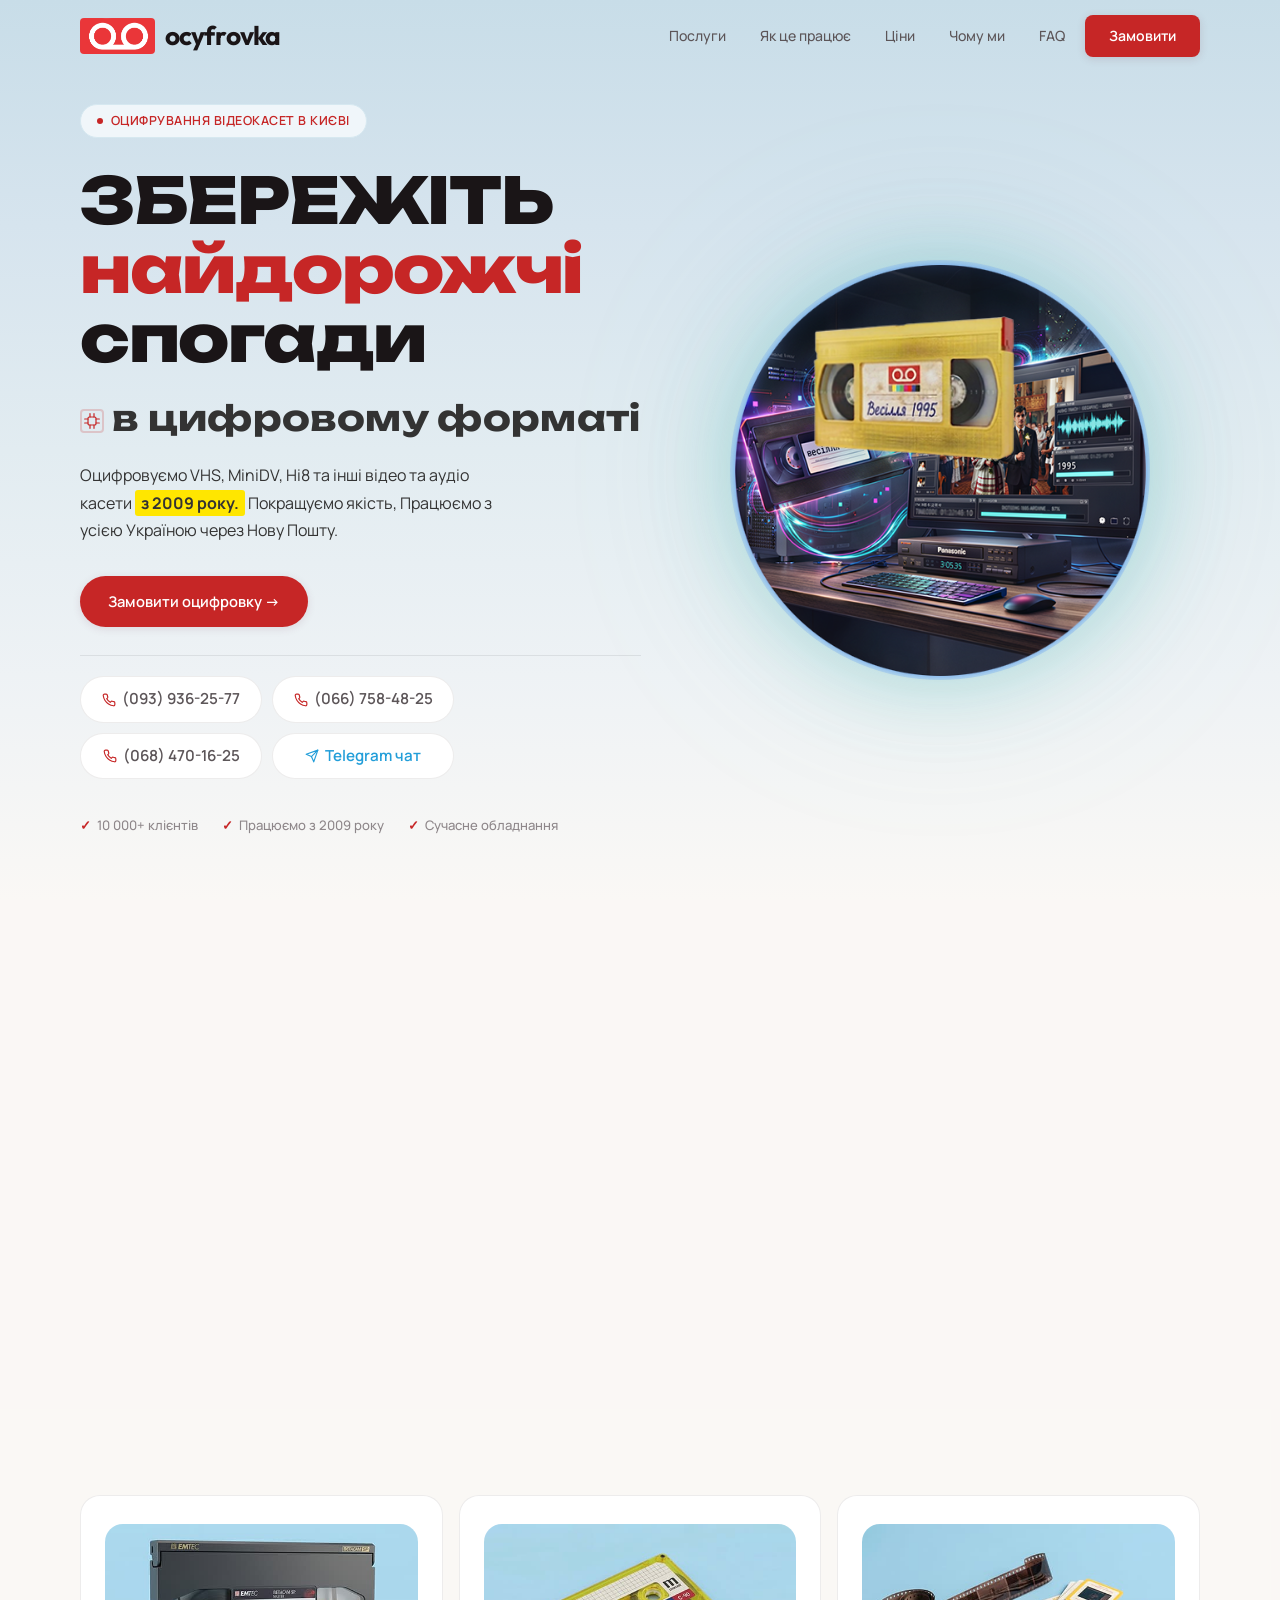
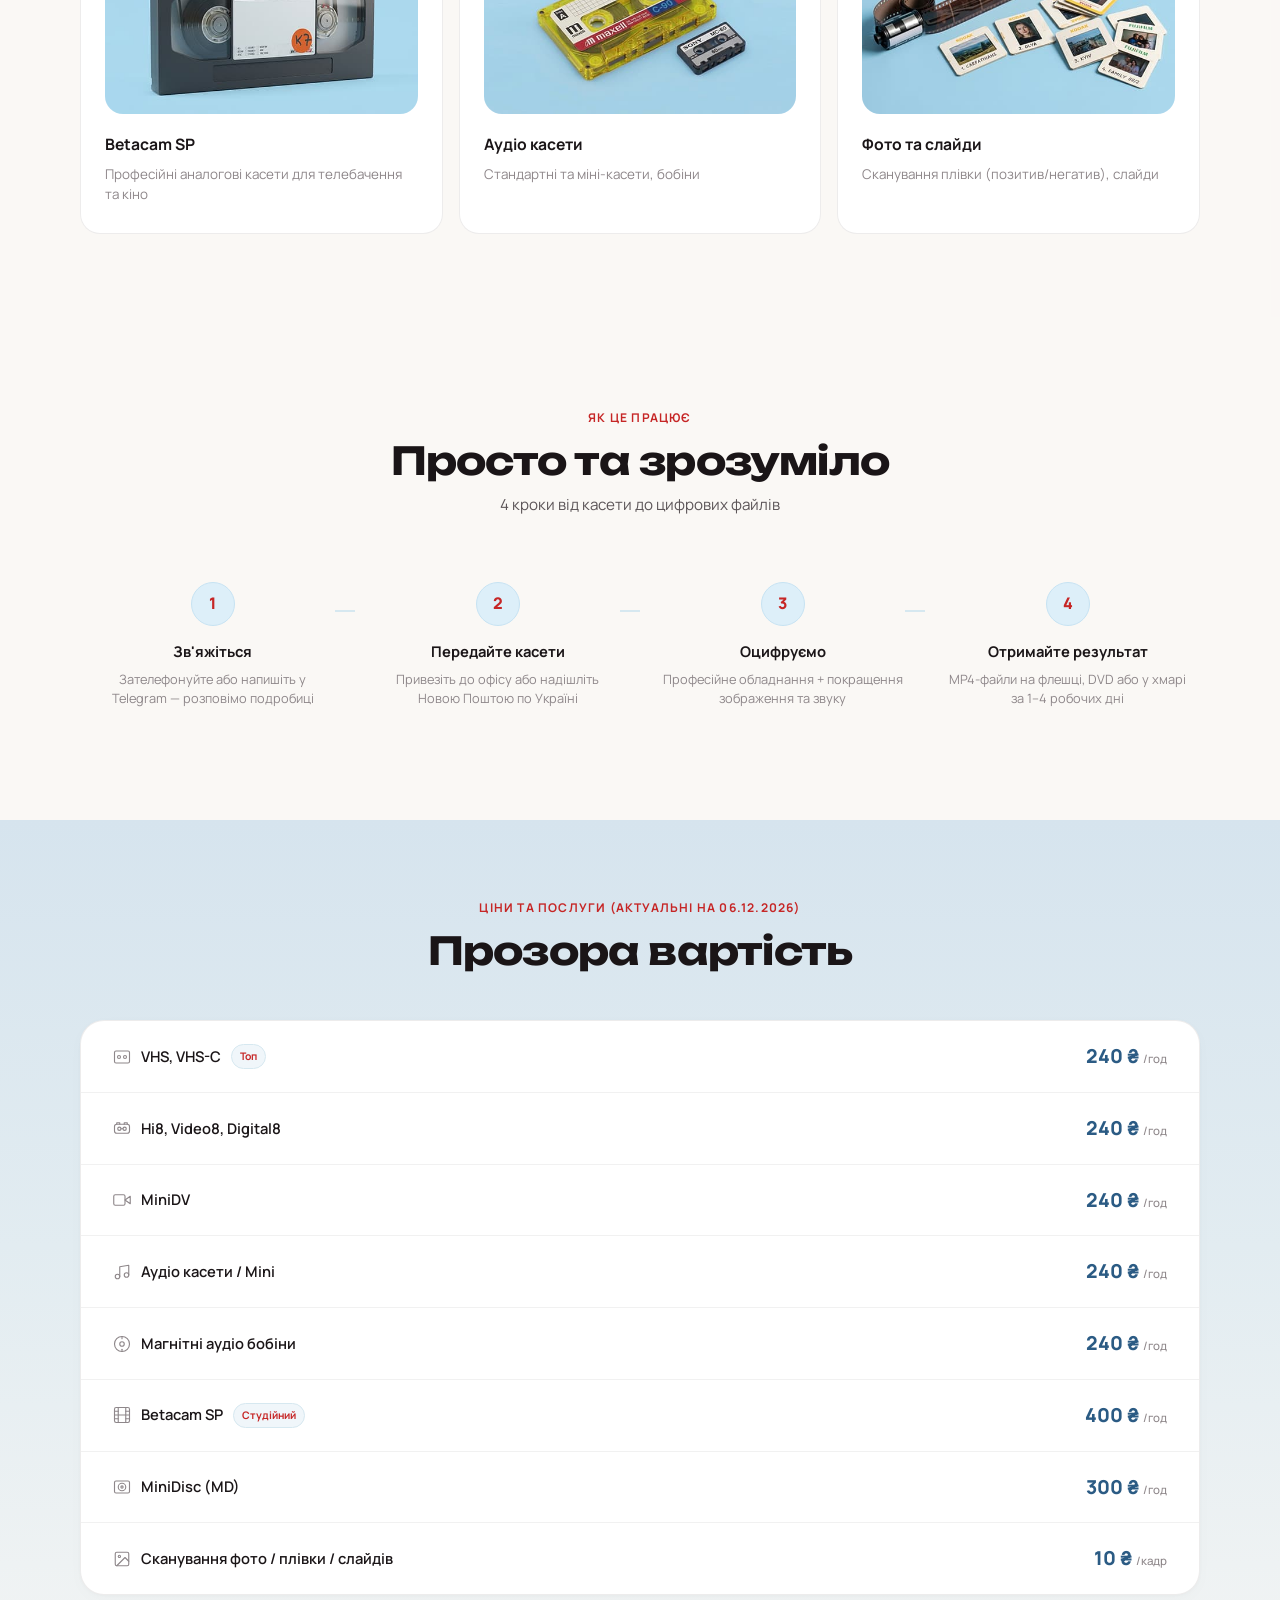
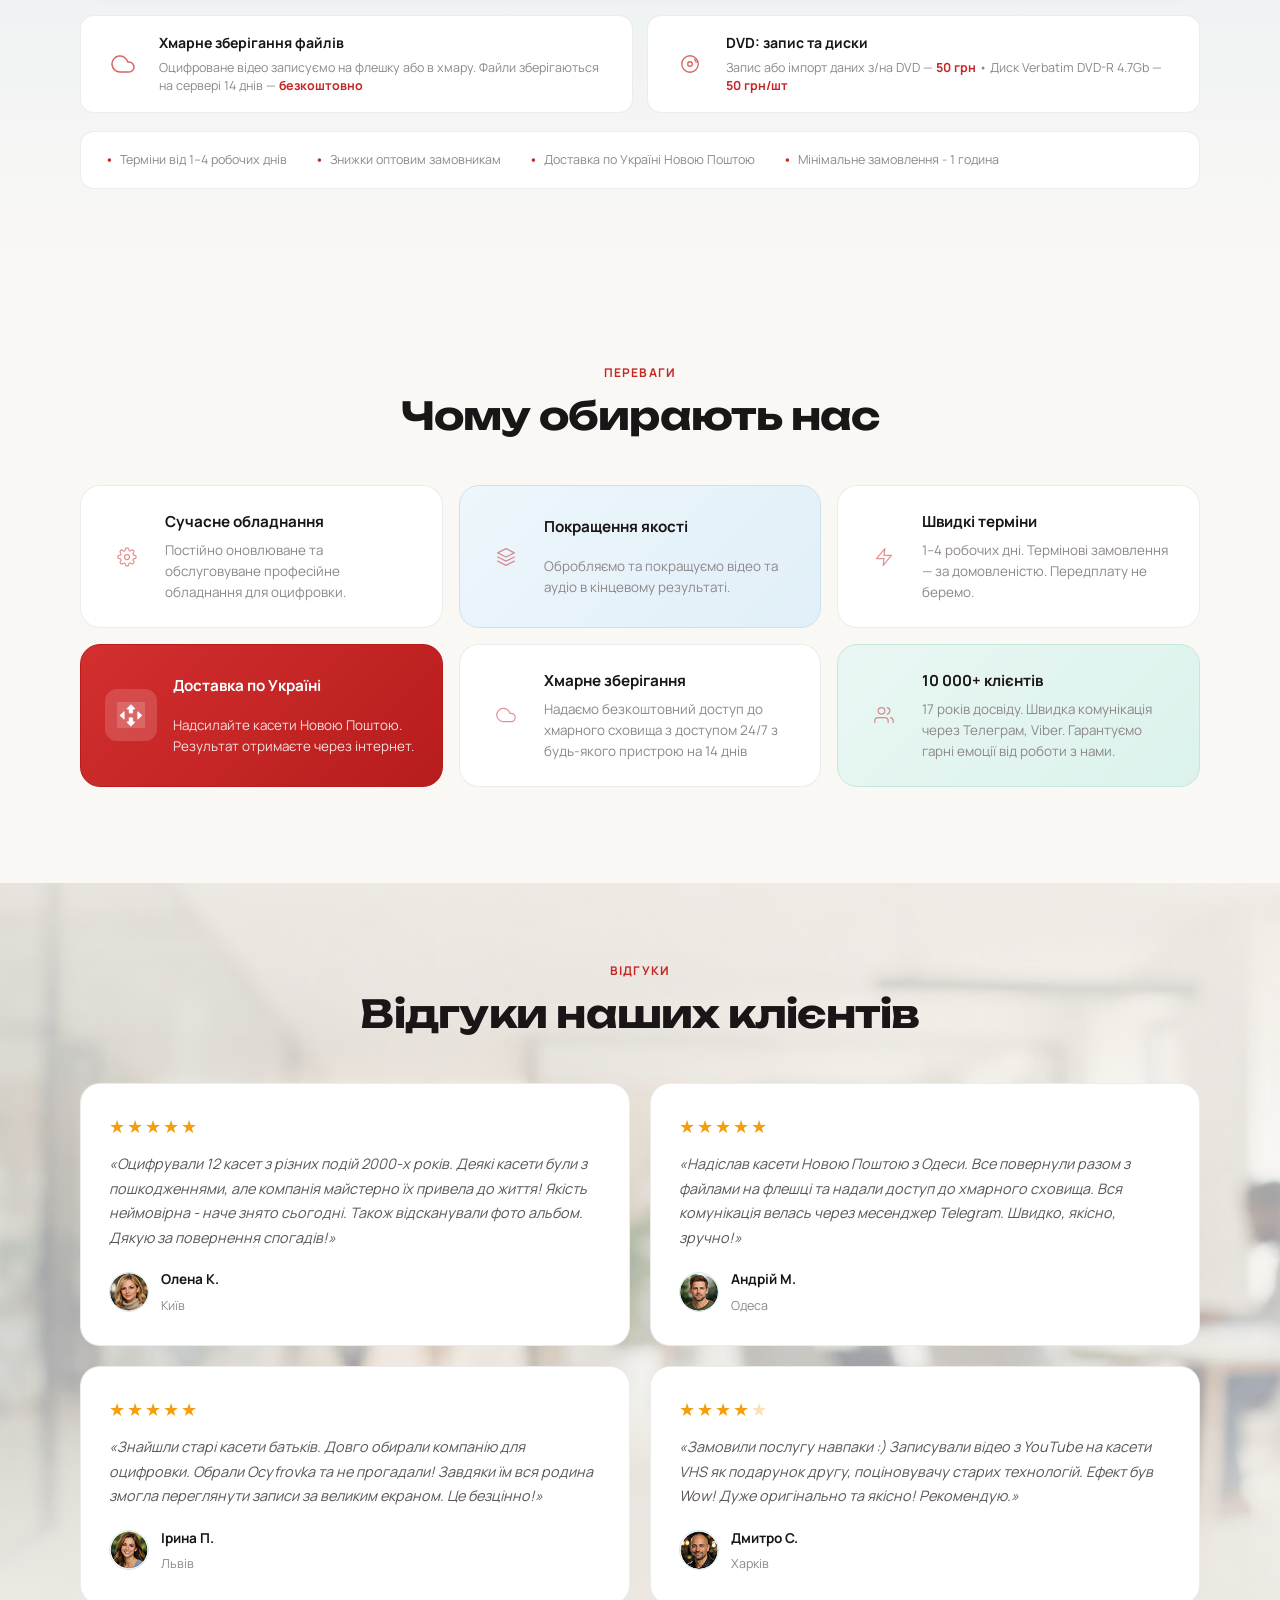
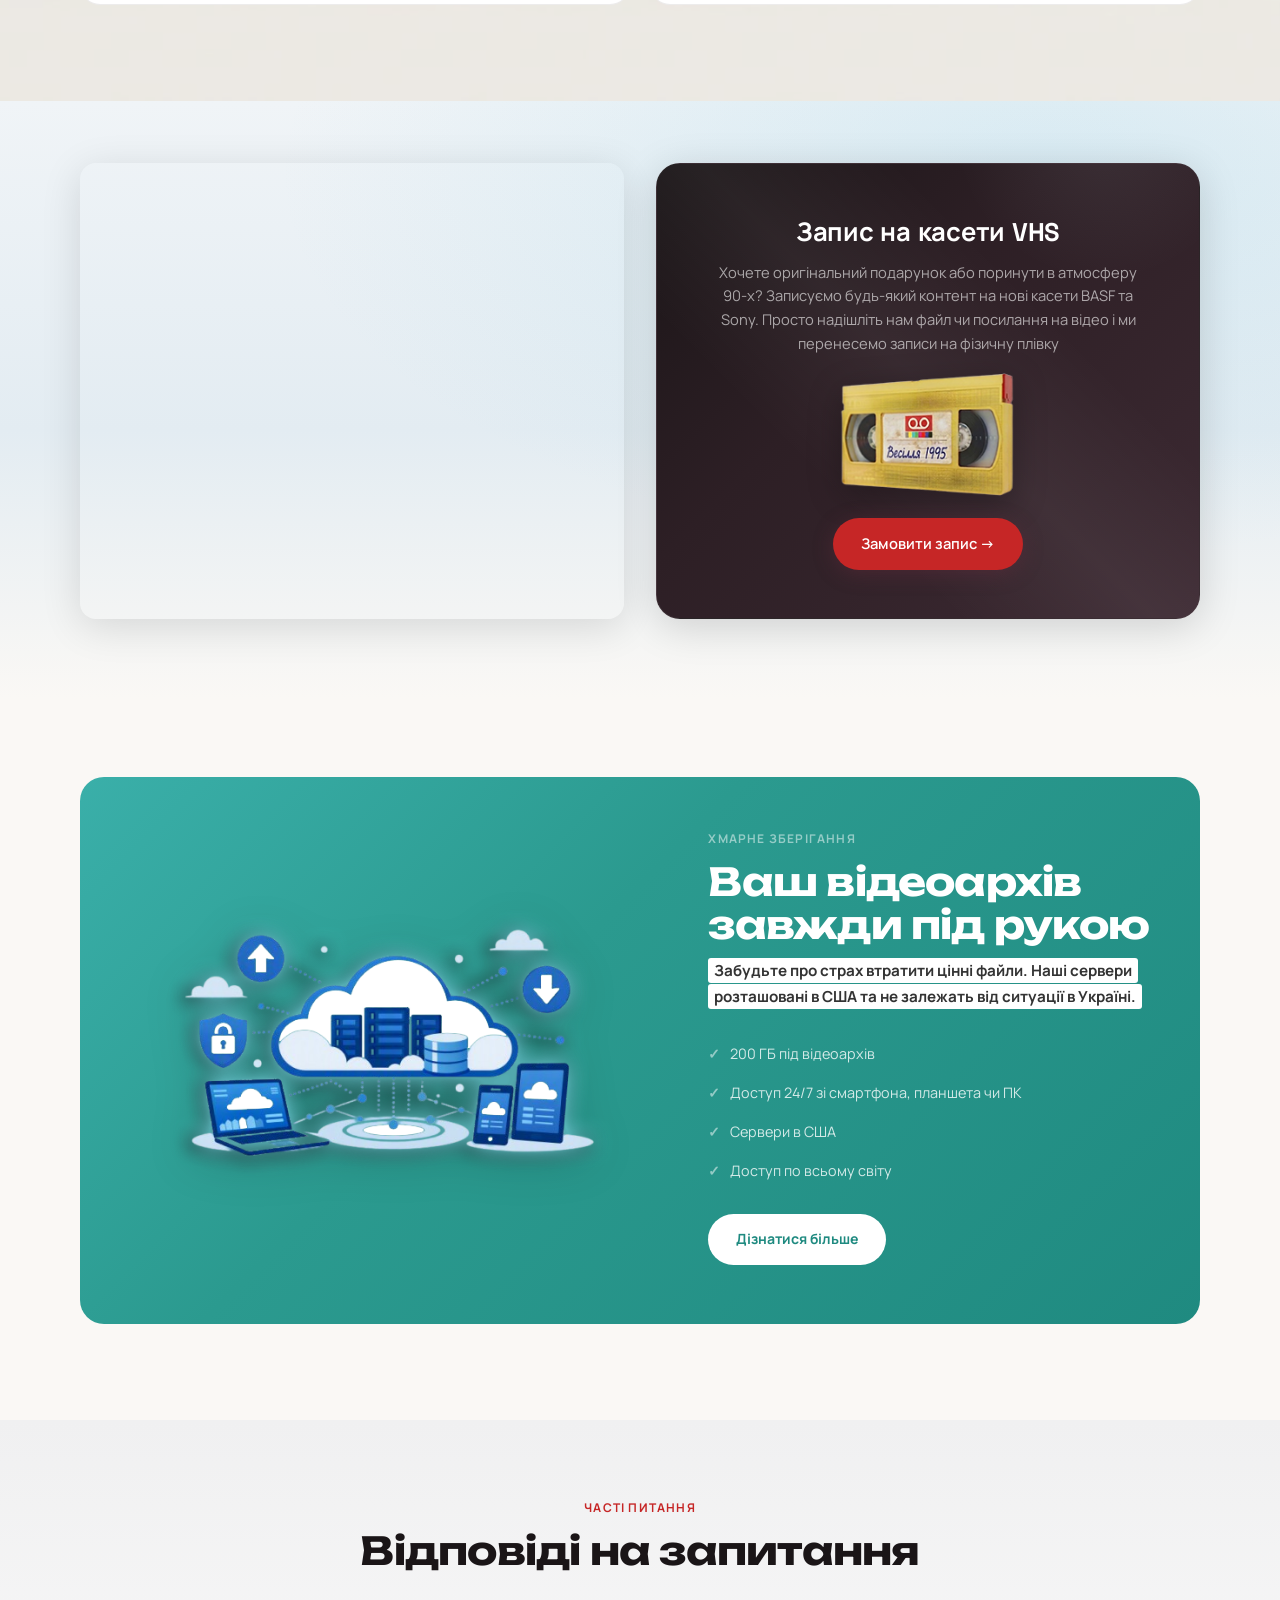
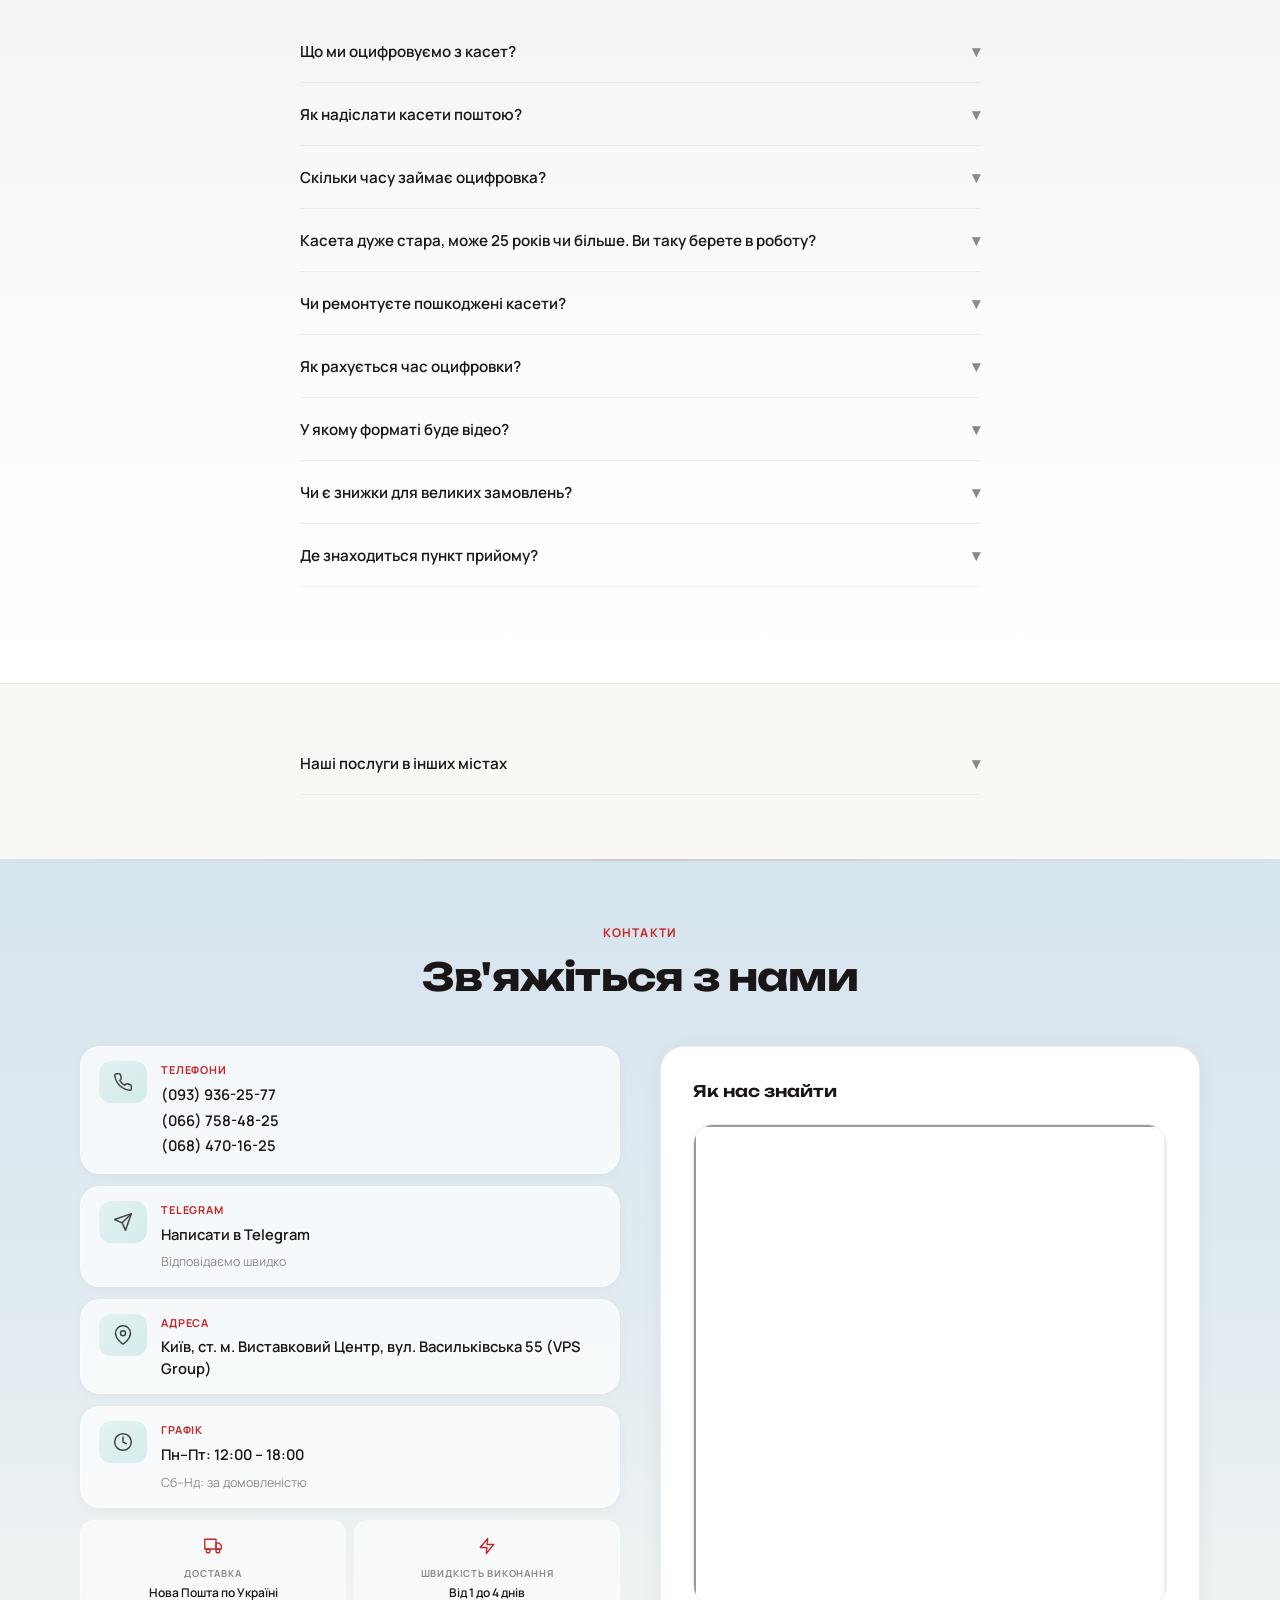
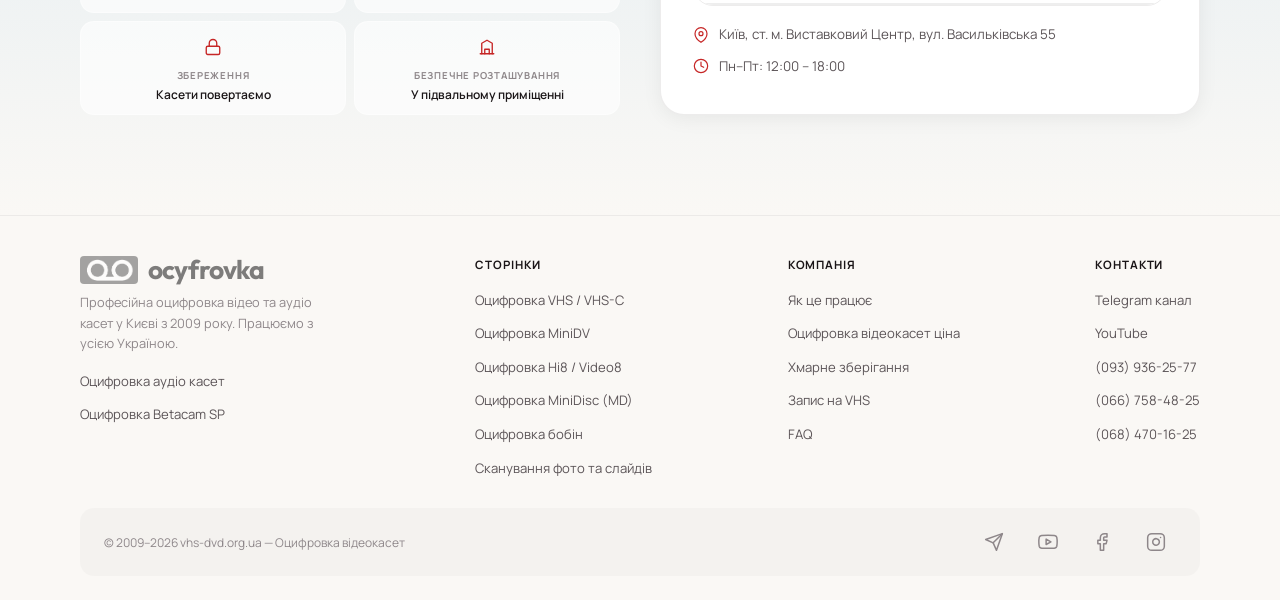
==== commit d66feeee: "Add files via upload" ====
--- a/index.html
+++ b/index.html
@@ -1333,6 +1333,15 @@
     }
 </style>
   <link rel="stylesheet" href="includes/site.css">
+<!-- Google tag (gtag.js) -->
+<script async src="https://www.googletagmanager.com/gtag/js?id=G-S3W2X73FGC"></script>
+<script>
+  window.dataLayer = window.dataLayer || [];
+  function gtag(){dataLayer.push(arguments);}
+  gtag('js', new Date());
+
+  gtag('config', 'G-S3W2X73FGC');
+</script>
 </head>
 <body>
 
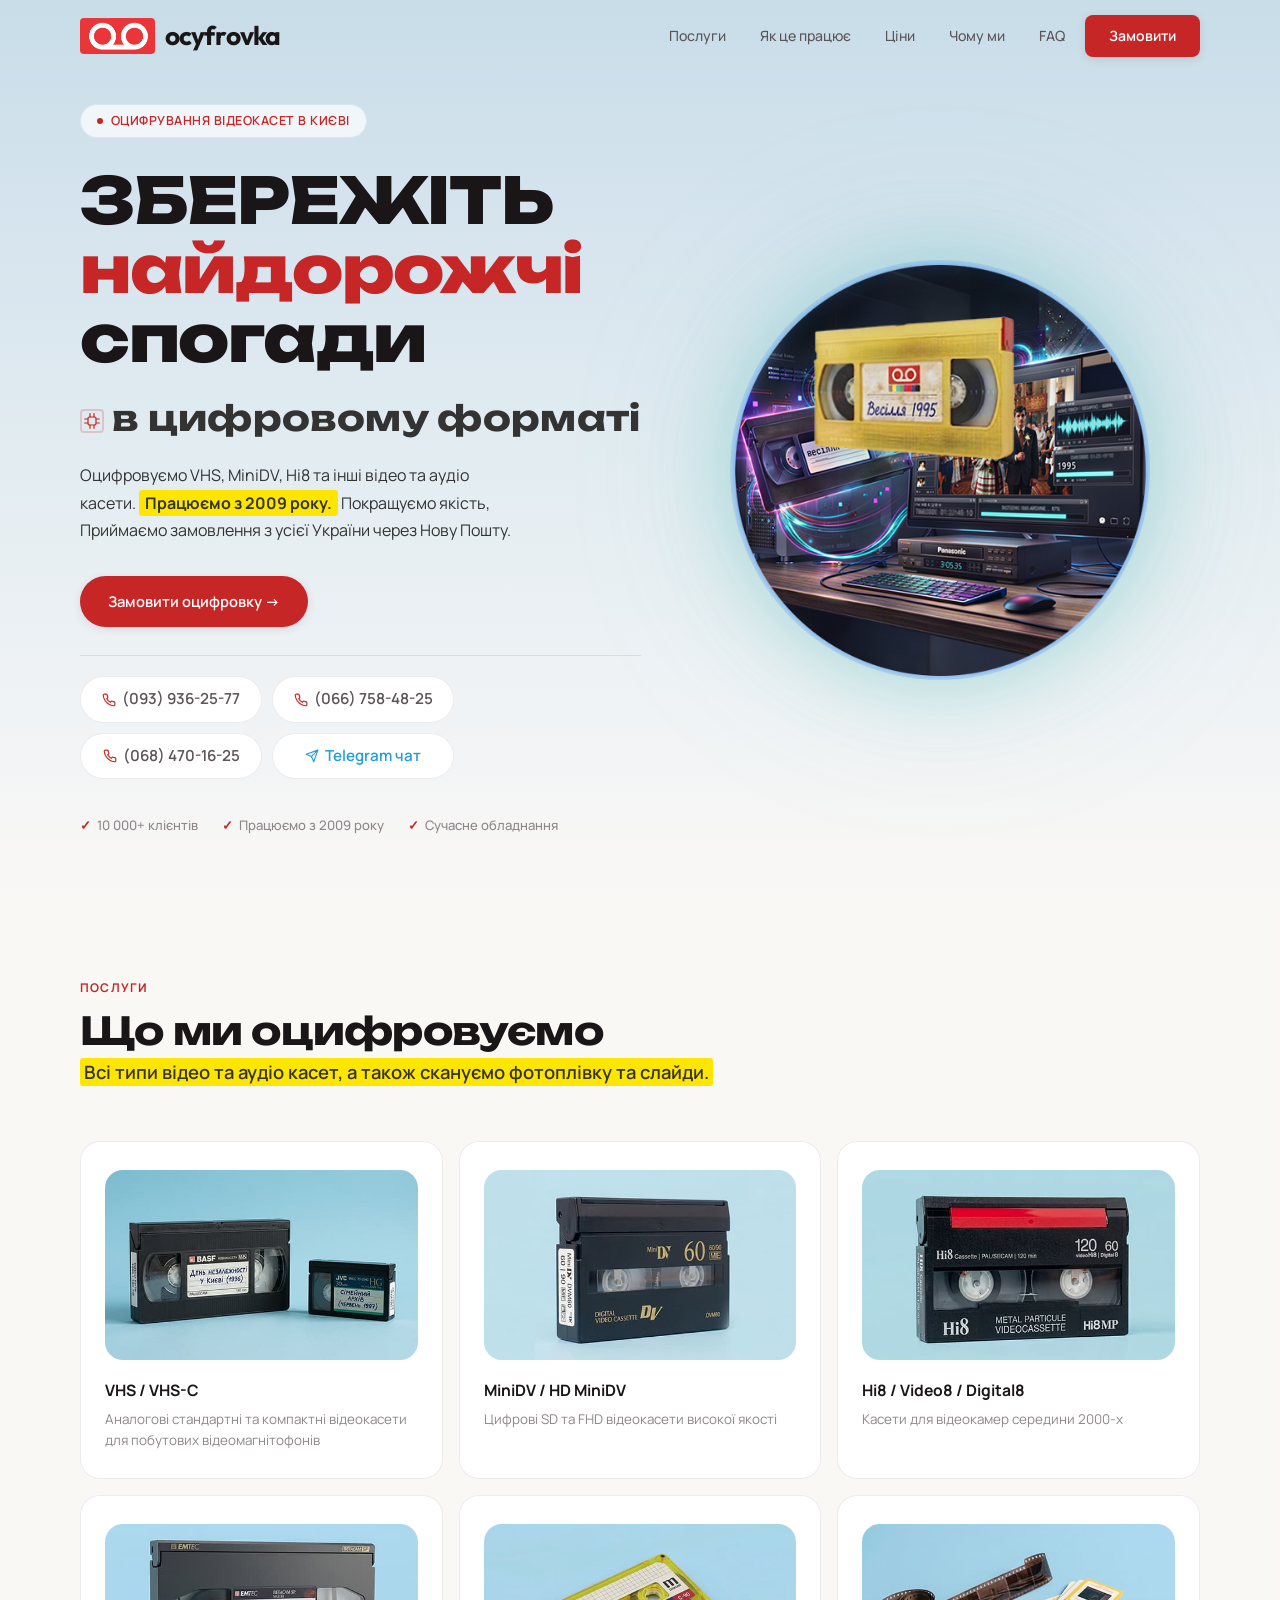
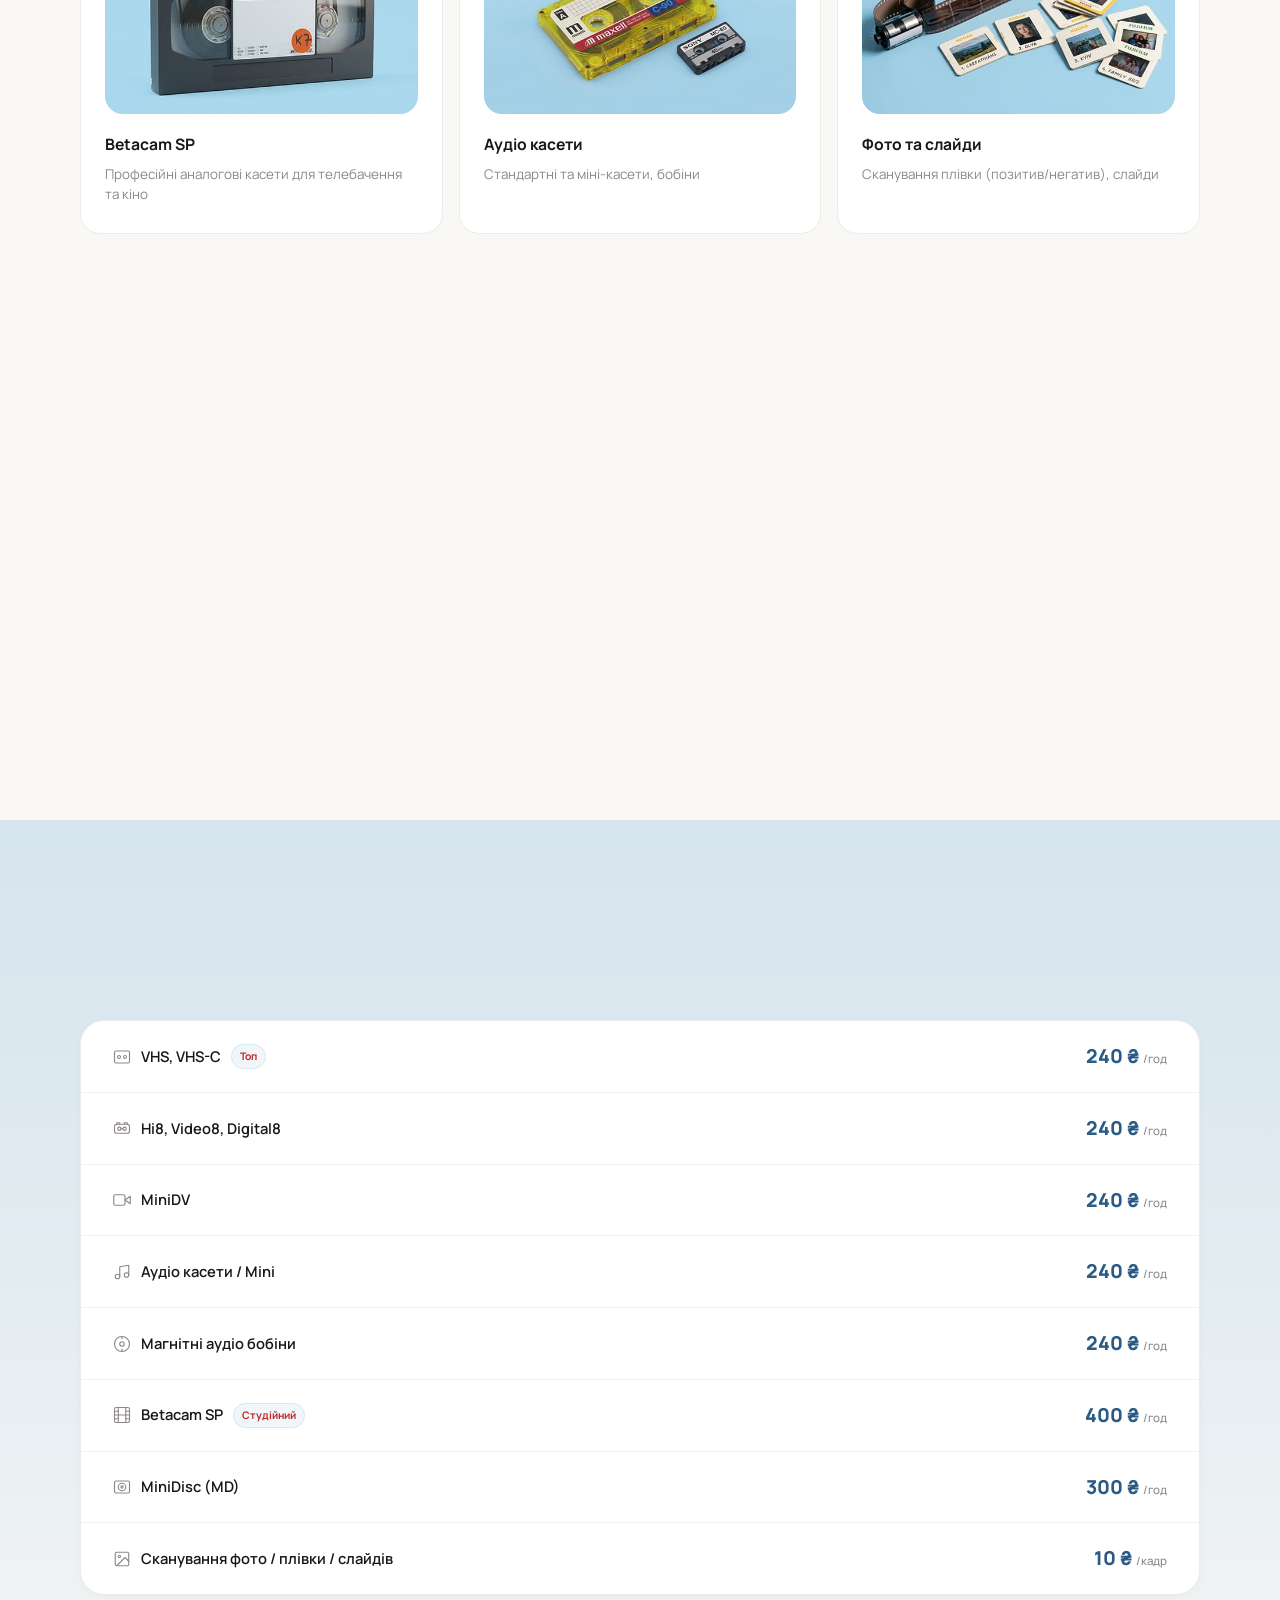
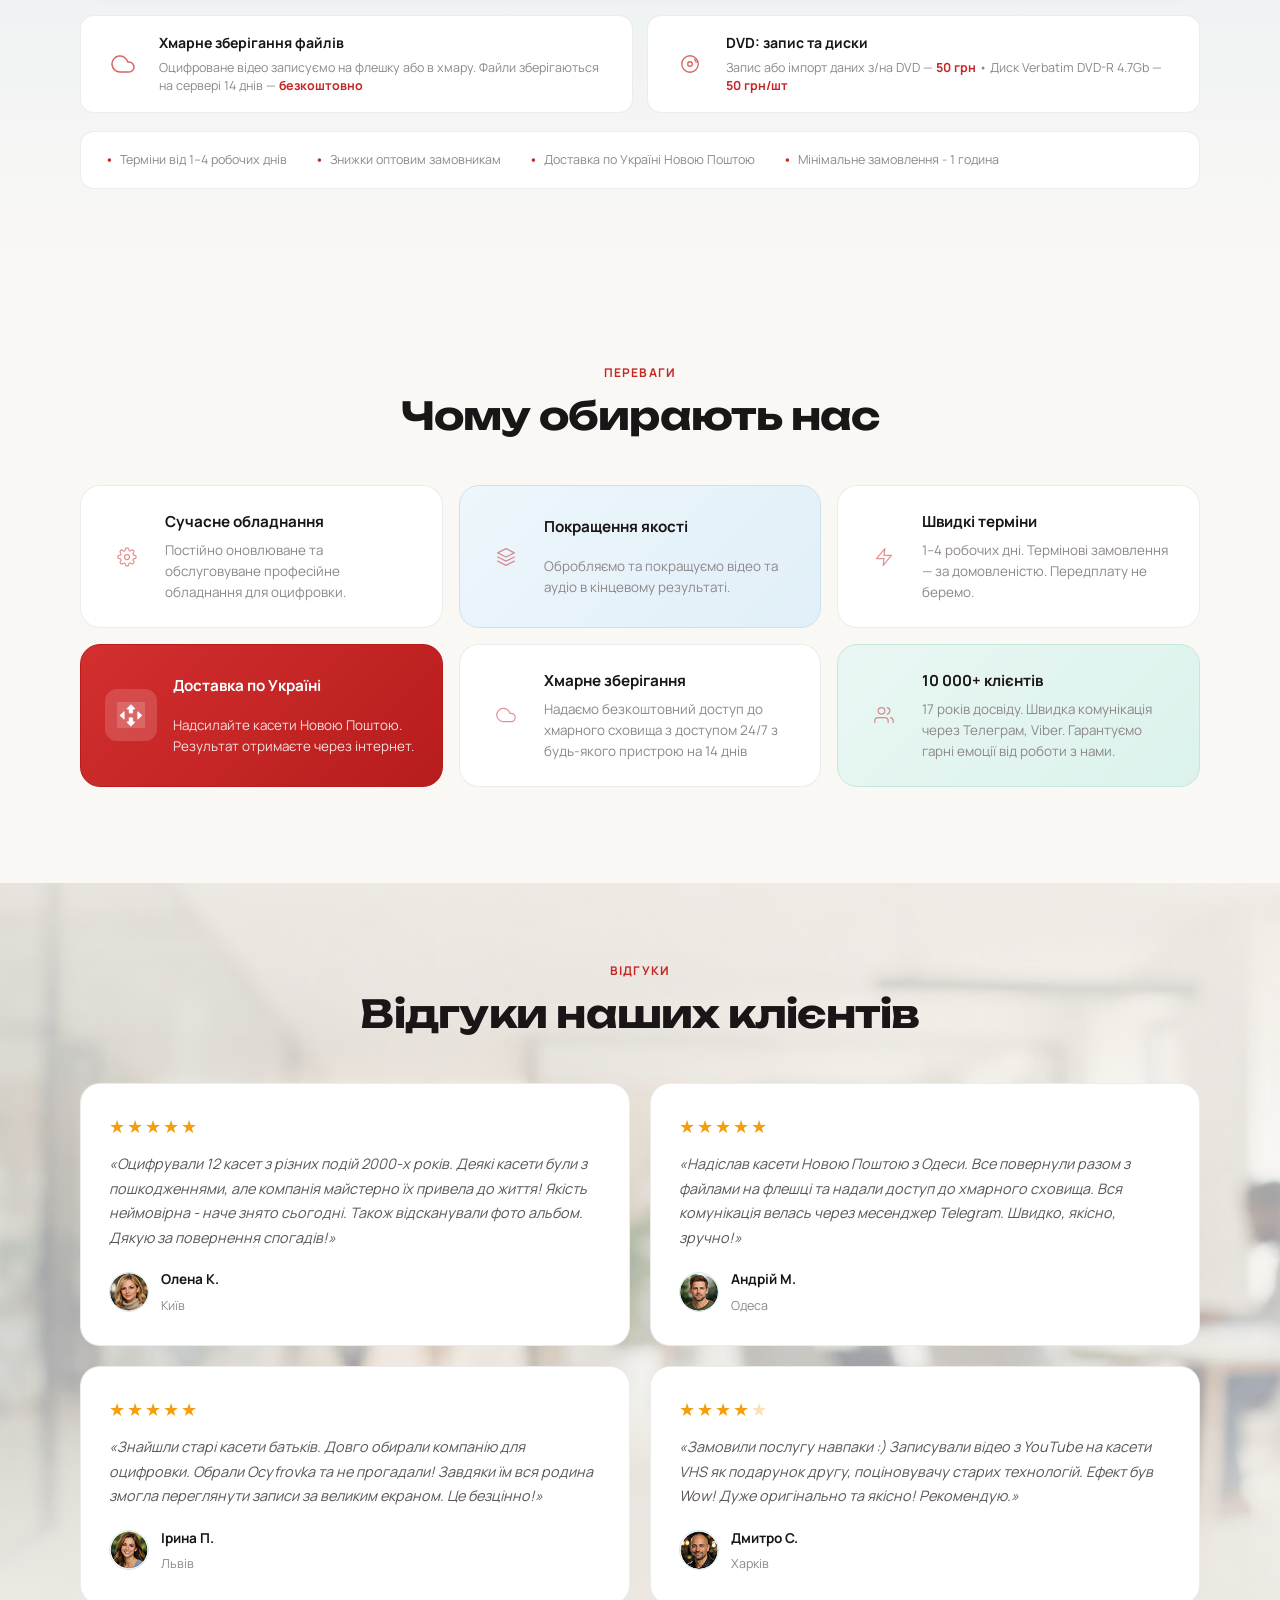
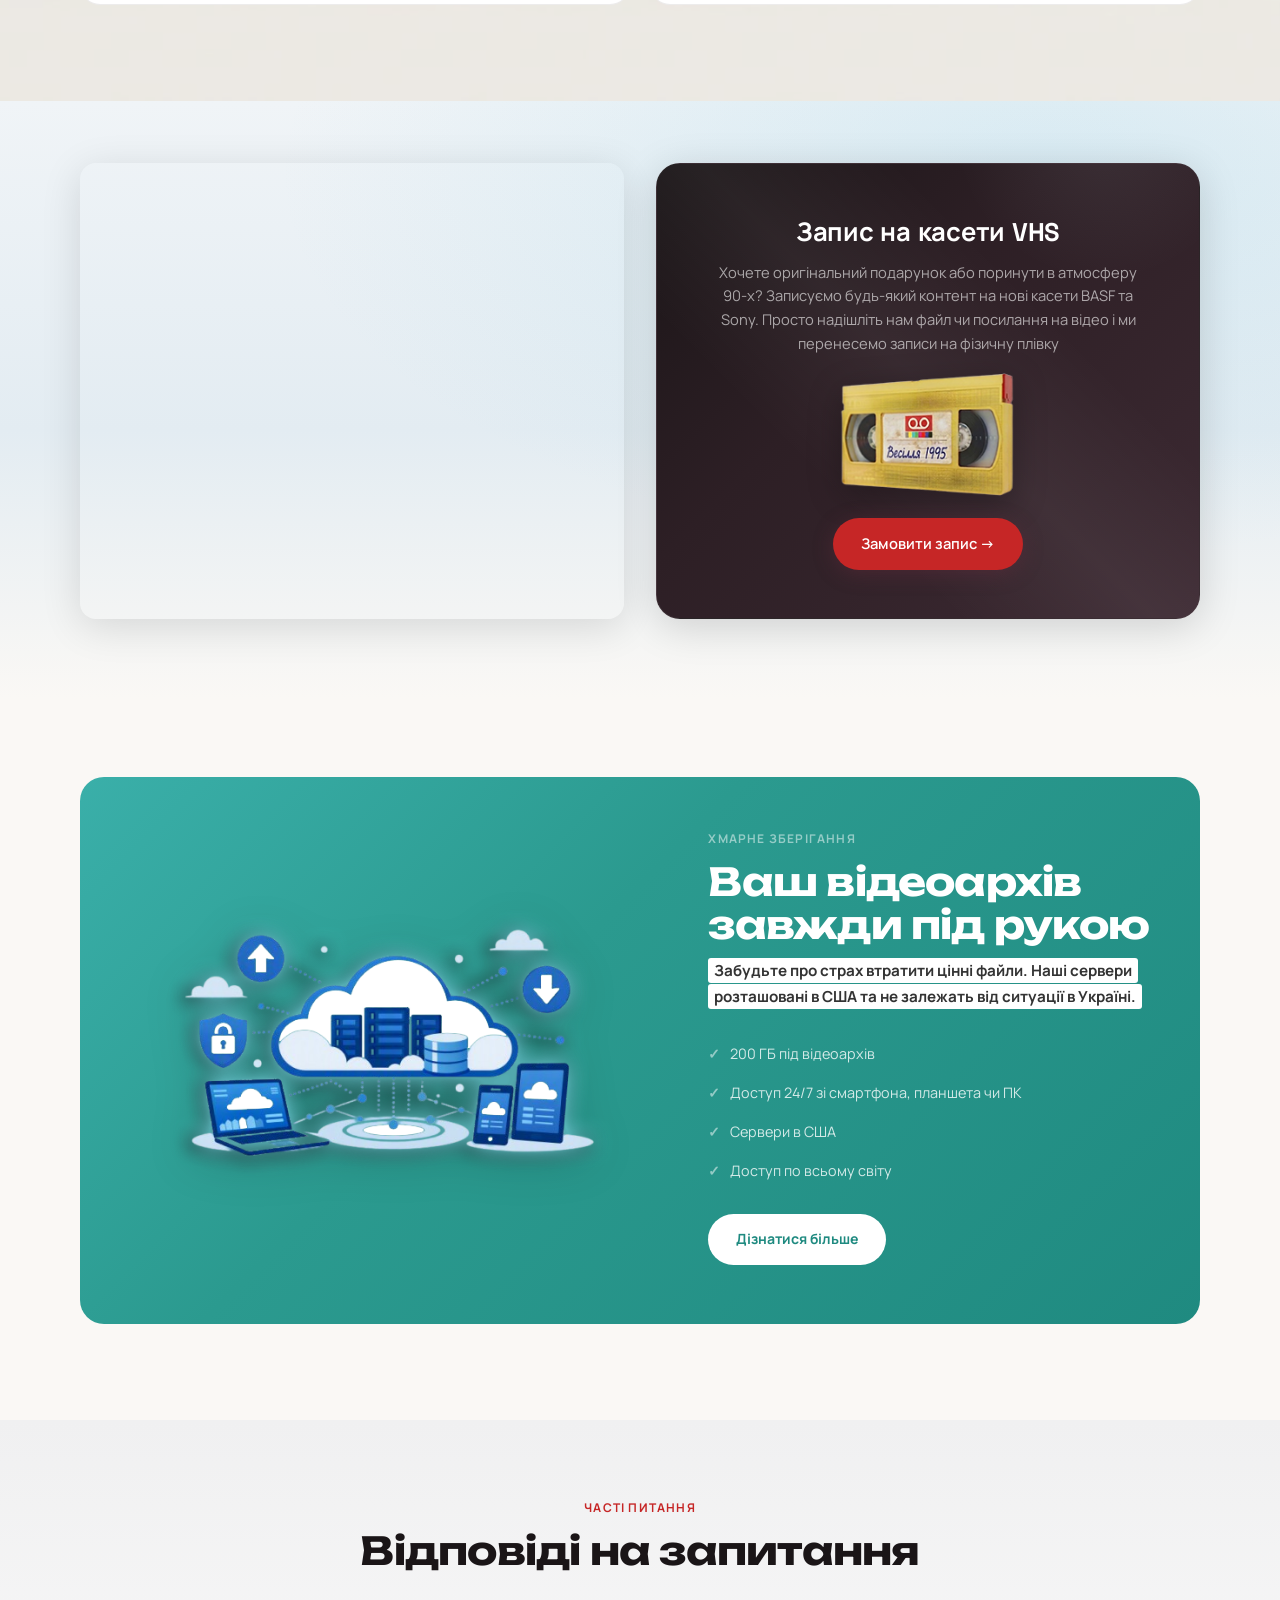
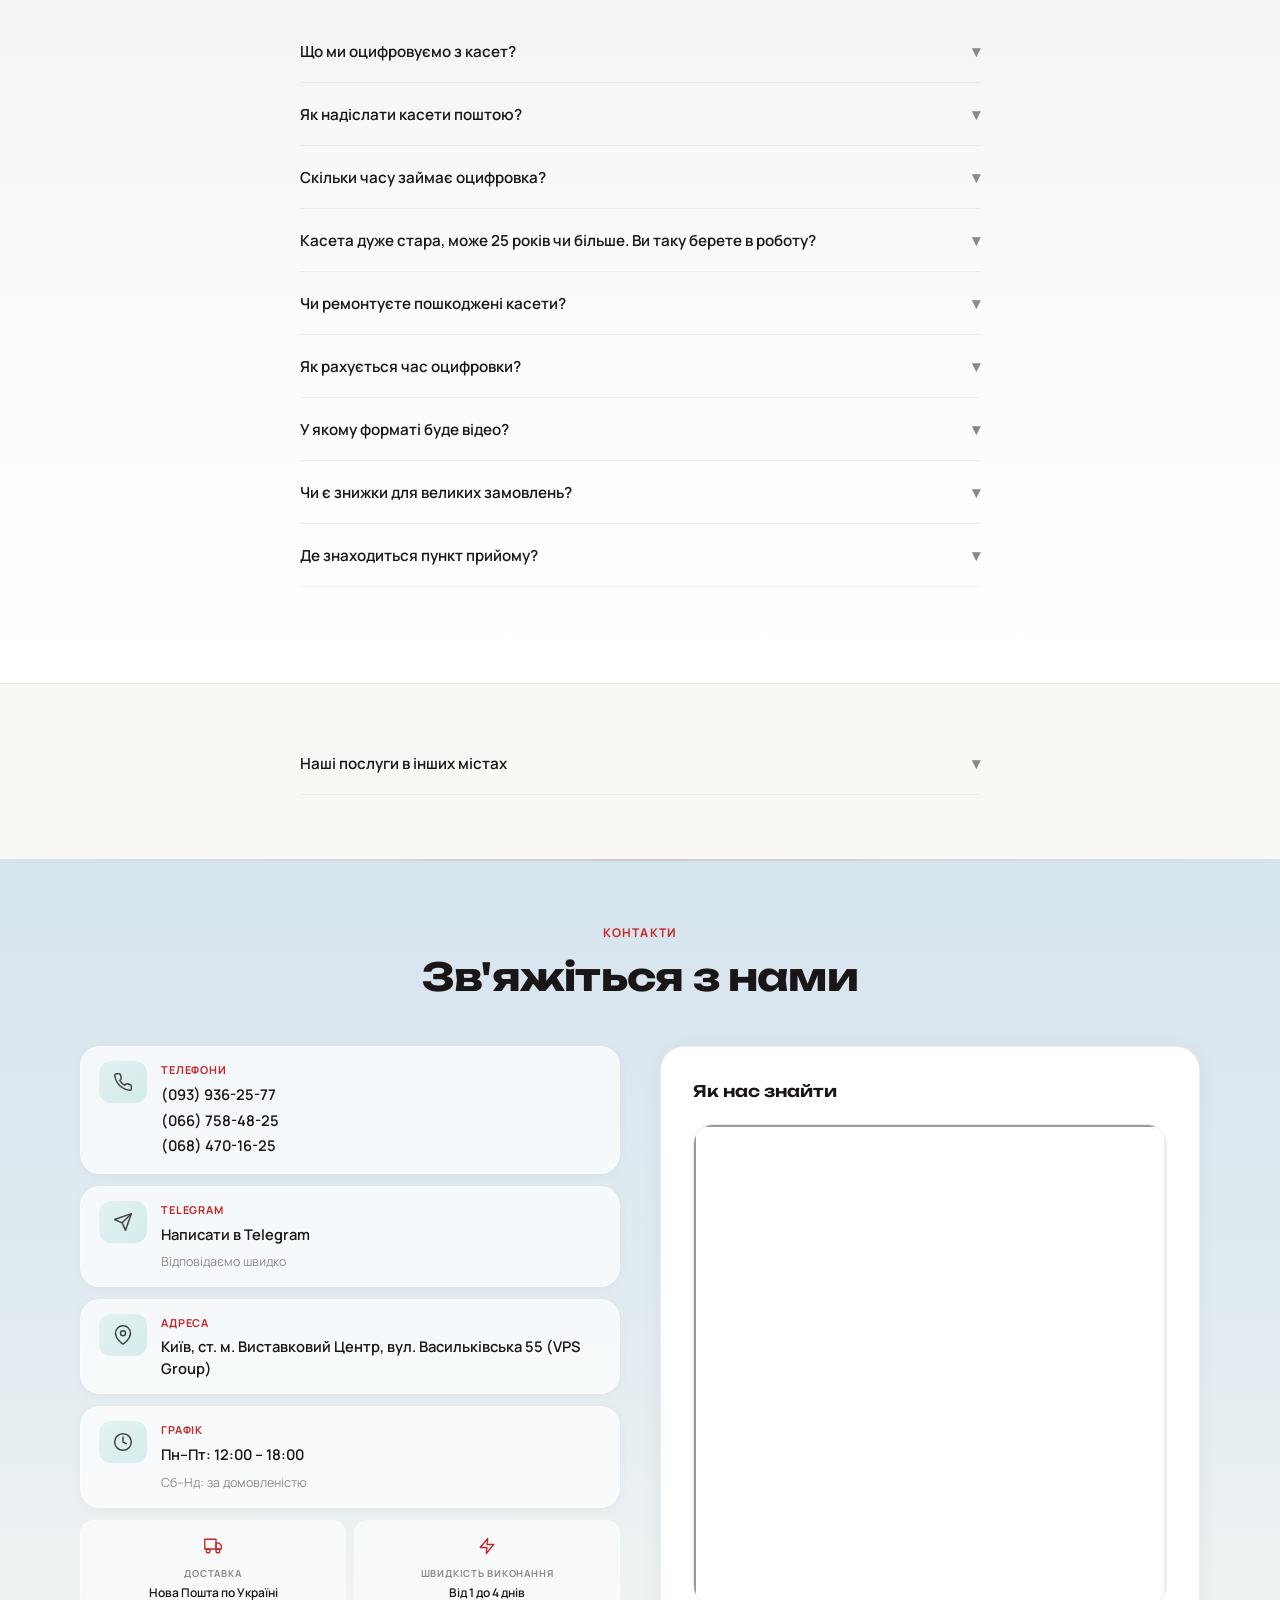
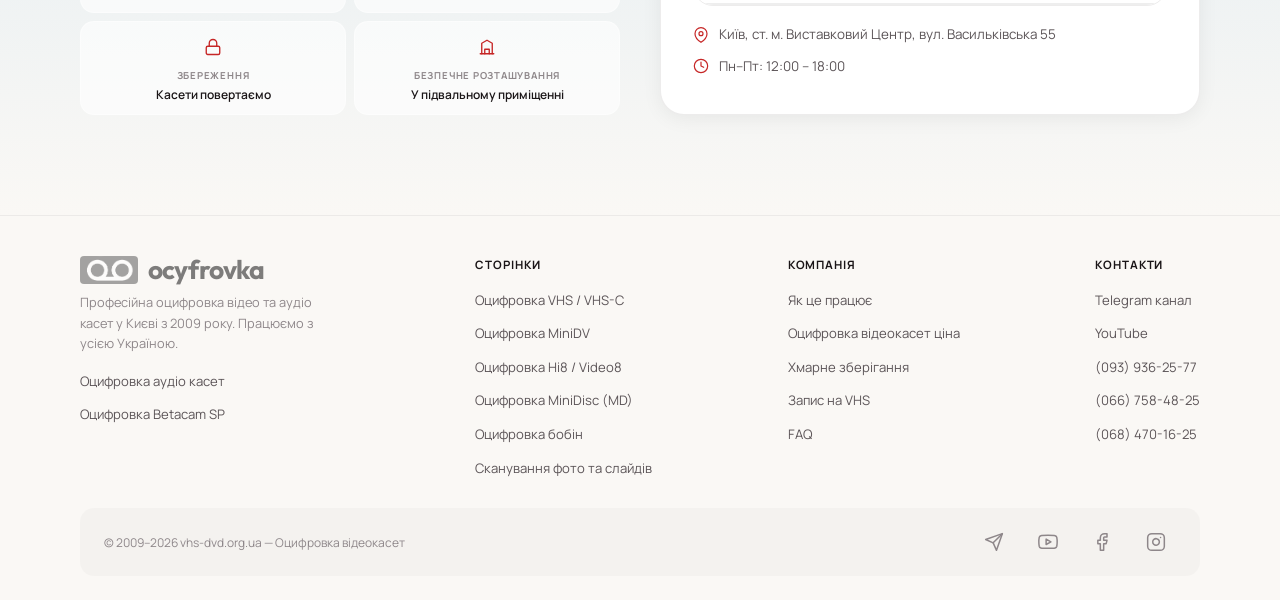
==== commit 608e7c5d: "Update index.html" ====
--- a/index.html
+++ b/index.html
@@ -1354,7 +1354,7 @@
       <div class="hero-text">
         <div class="hero-badge"><span class="dot"></span>Оцифрування Відеокасет в Києві</div>
         <h1>ЗБЕРЕЖІТЬ <span class="accent">найдорожчі</span> спогади<br><span class="hero-sub"><svg width="24" height="24" viewBox="0 0 24 24" fill="none" stroke="var(--accent)" stroke-width="1.8" stroke-linecap="round" stroke-linejoin="round" style="vertical-align:middle;margin-right:8px;"><rect x="6" y="6" width="12" height="12" rx="2"/><path d="M9 1v5M15 1v5M9 18v5M15 18v5M1 9h5M1 15h5M18 9h5M18 15h5"/></svg>в цифровому форматі</span></h1>
-        <p class="hero-desc">Оцифровуємо VHS, MiniDV, Hi8 та інші відео та аудіо касети <span class="marker-yellow">з 2009 року.</span> Покращуємо якість, Працюємо з усією Україною через Нову Пошту.</p>
+        <p class="hero-desc">Оцифровуємо VHS, MiniDV, Hi8 та інші відео та аудіо касети. <span class="marker-yellow">Працюємо з 2009 року.</span> Покращуємо якість, Приймаємо замовлення з усієї України через Нову Пошту.</p>
         <div class="hero-buttons">
           <a href="#contact" class="btn-primary">Замовити оцифровку →</a>
         </div>
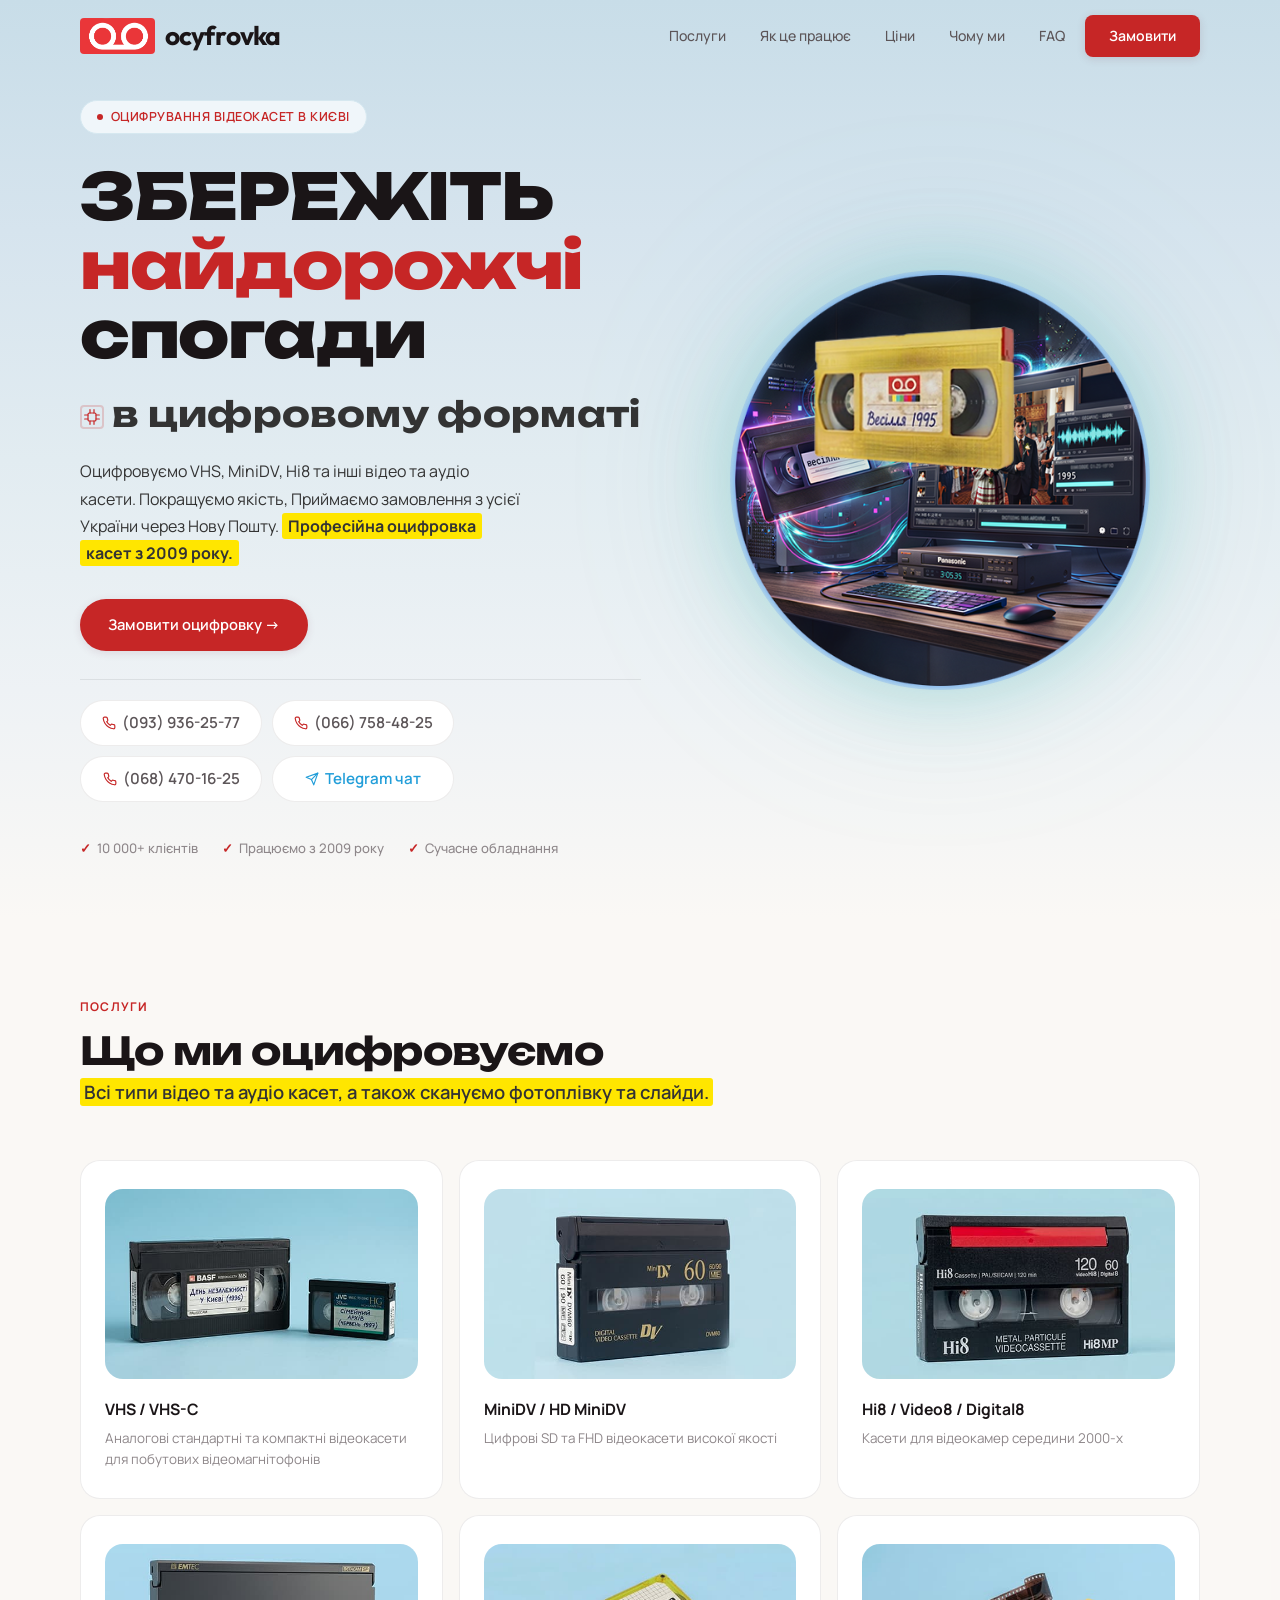
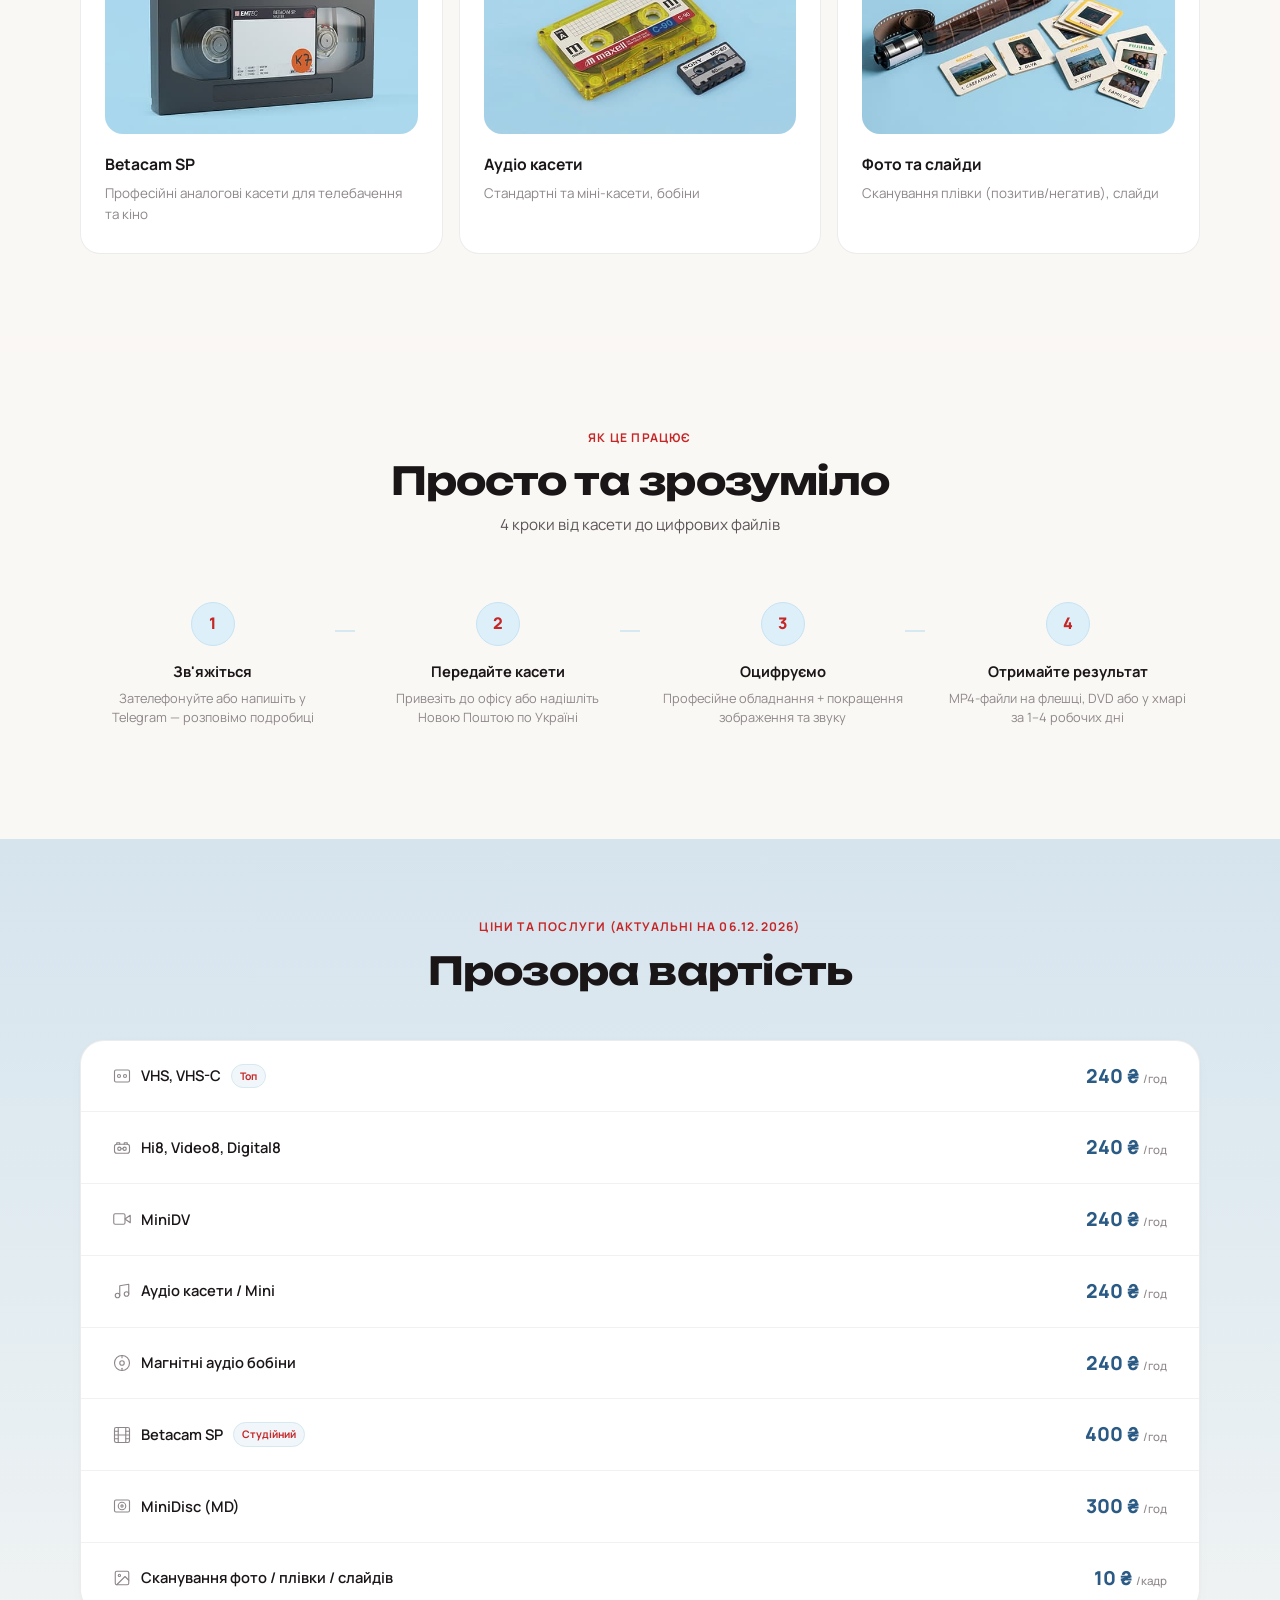
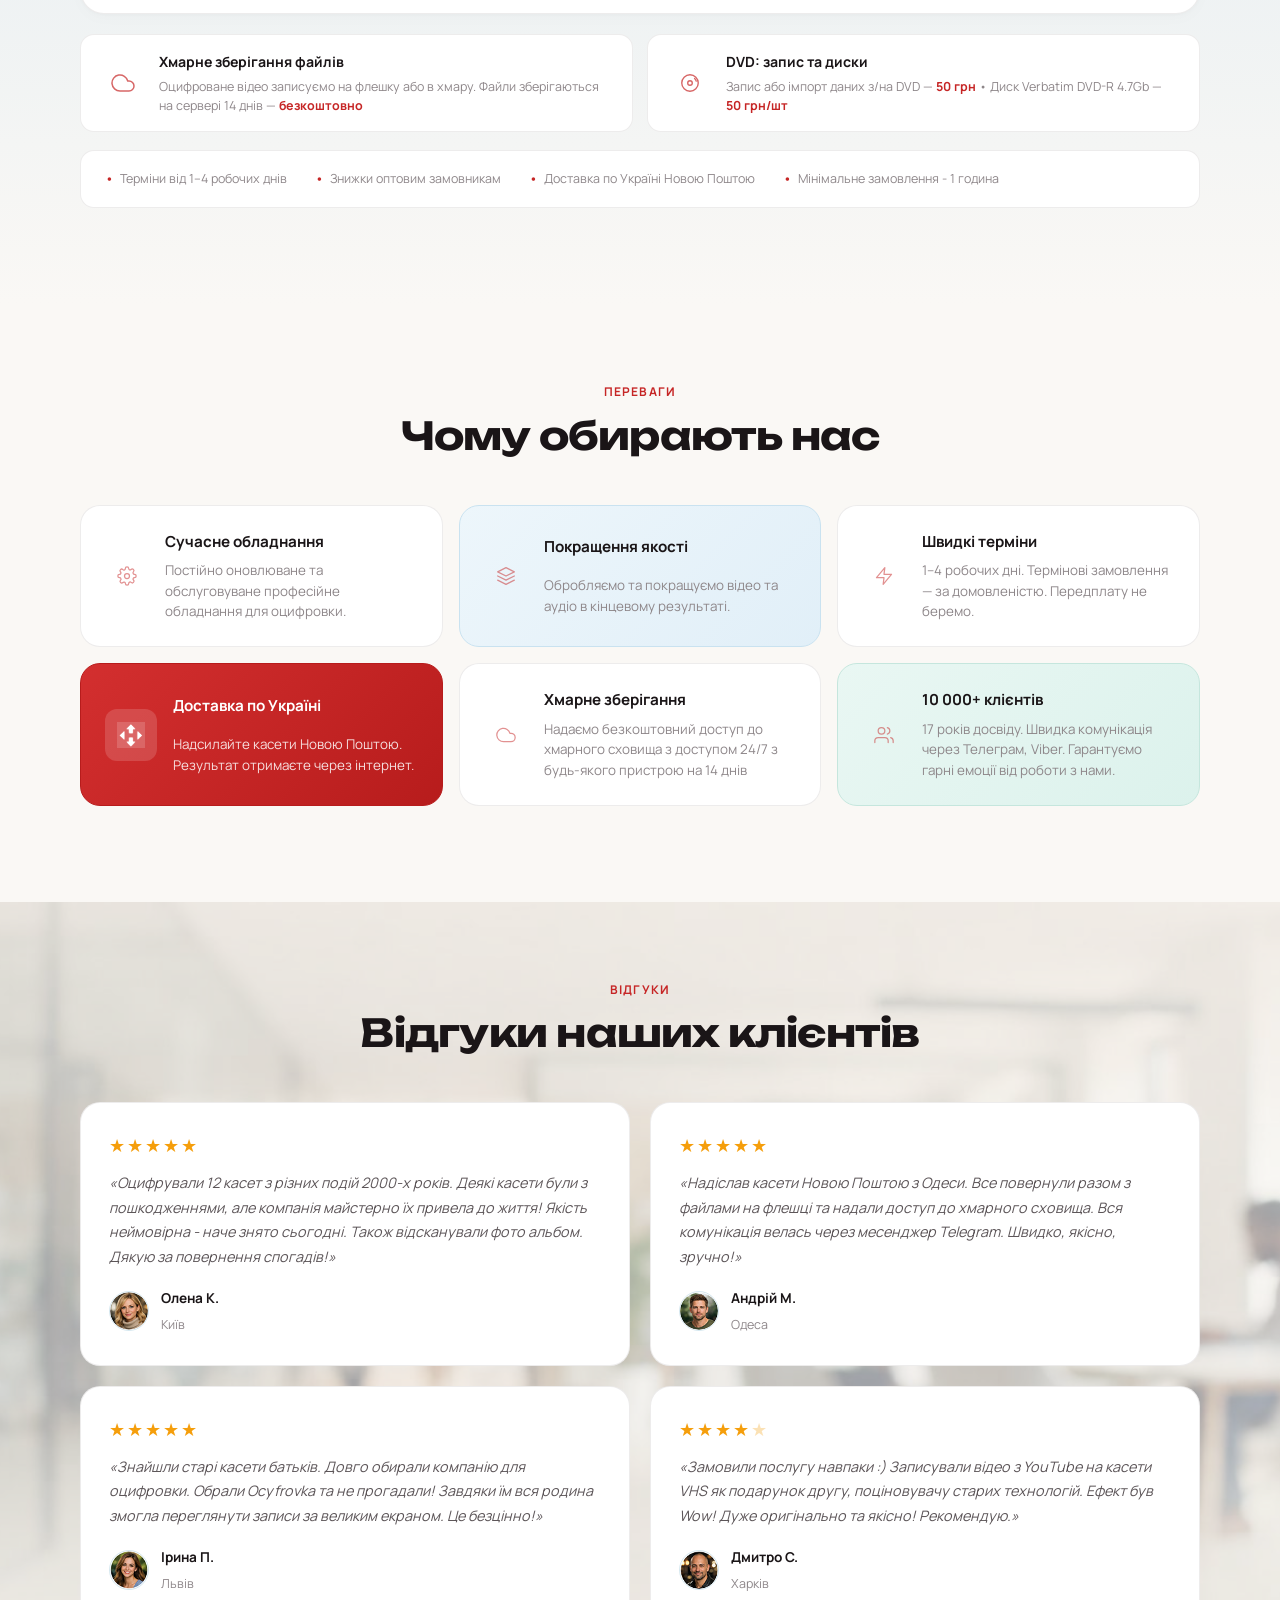
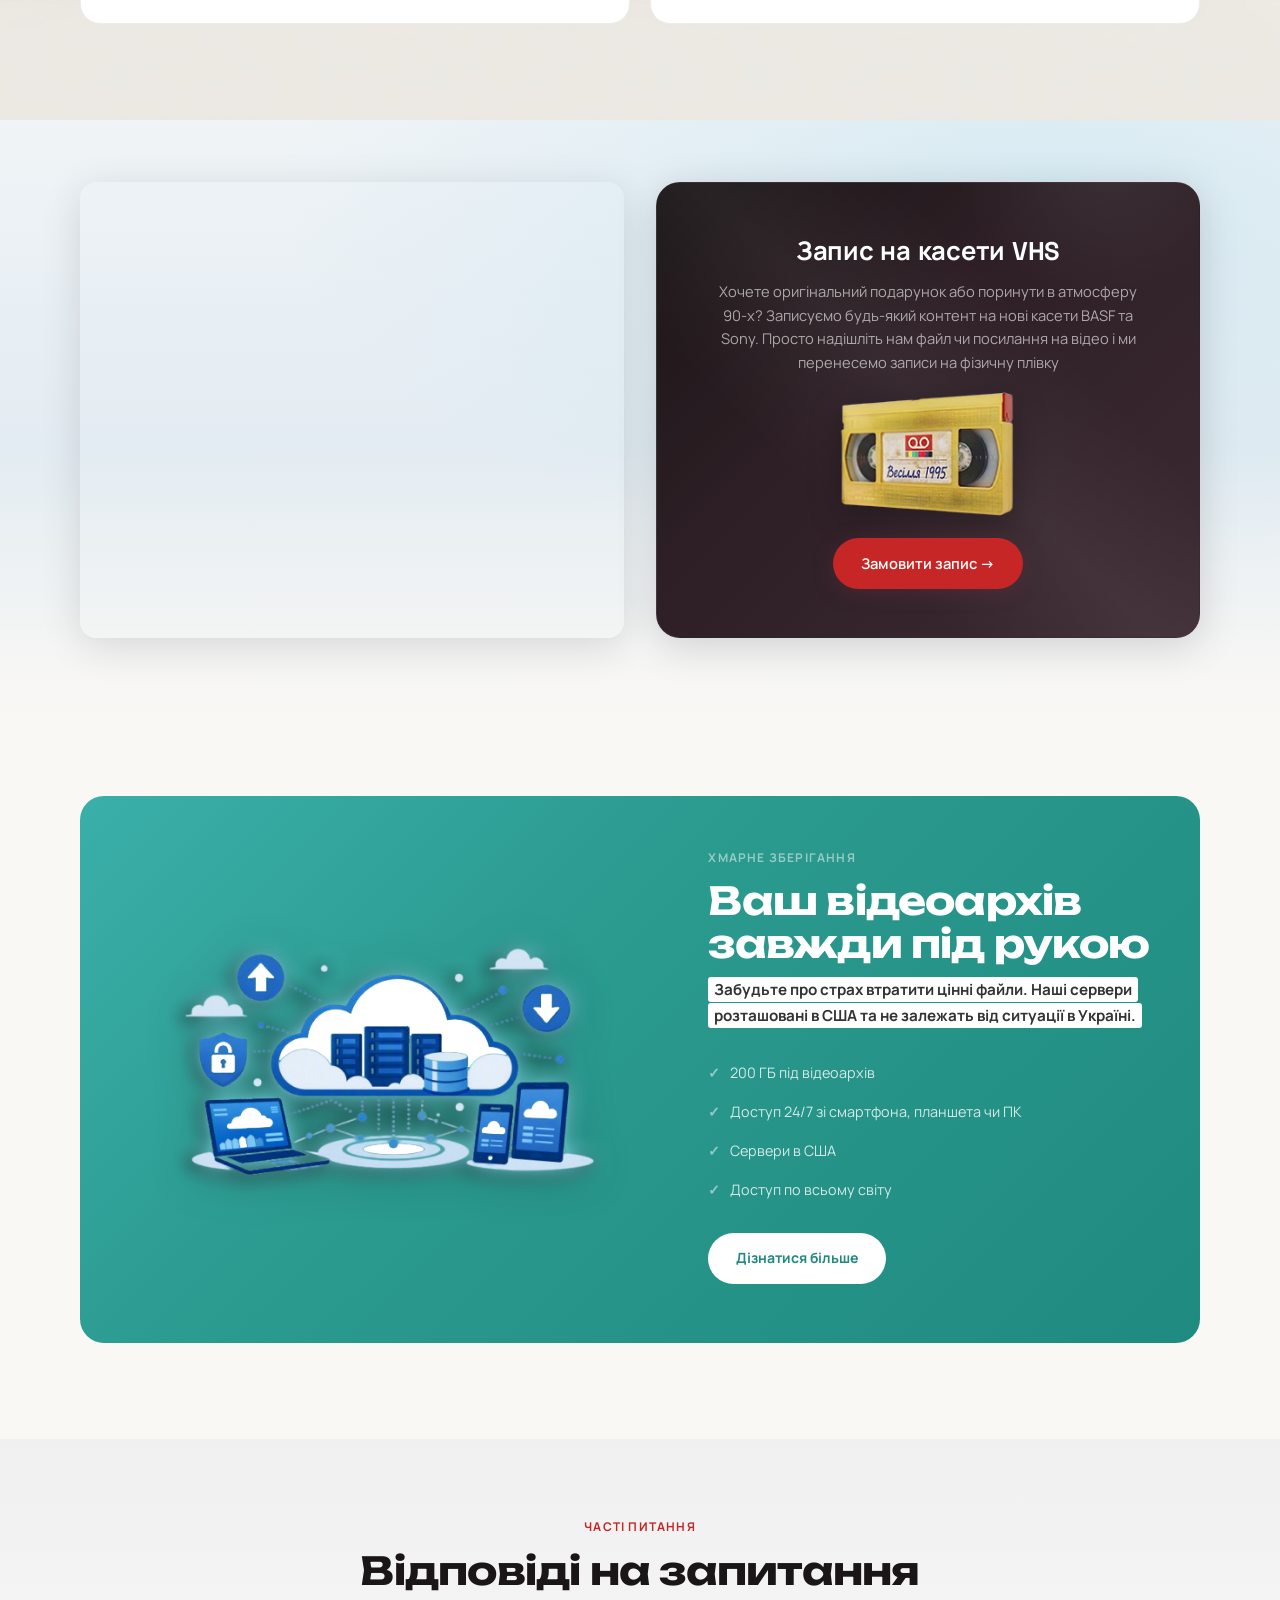
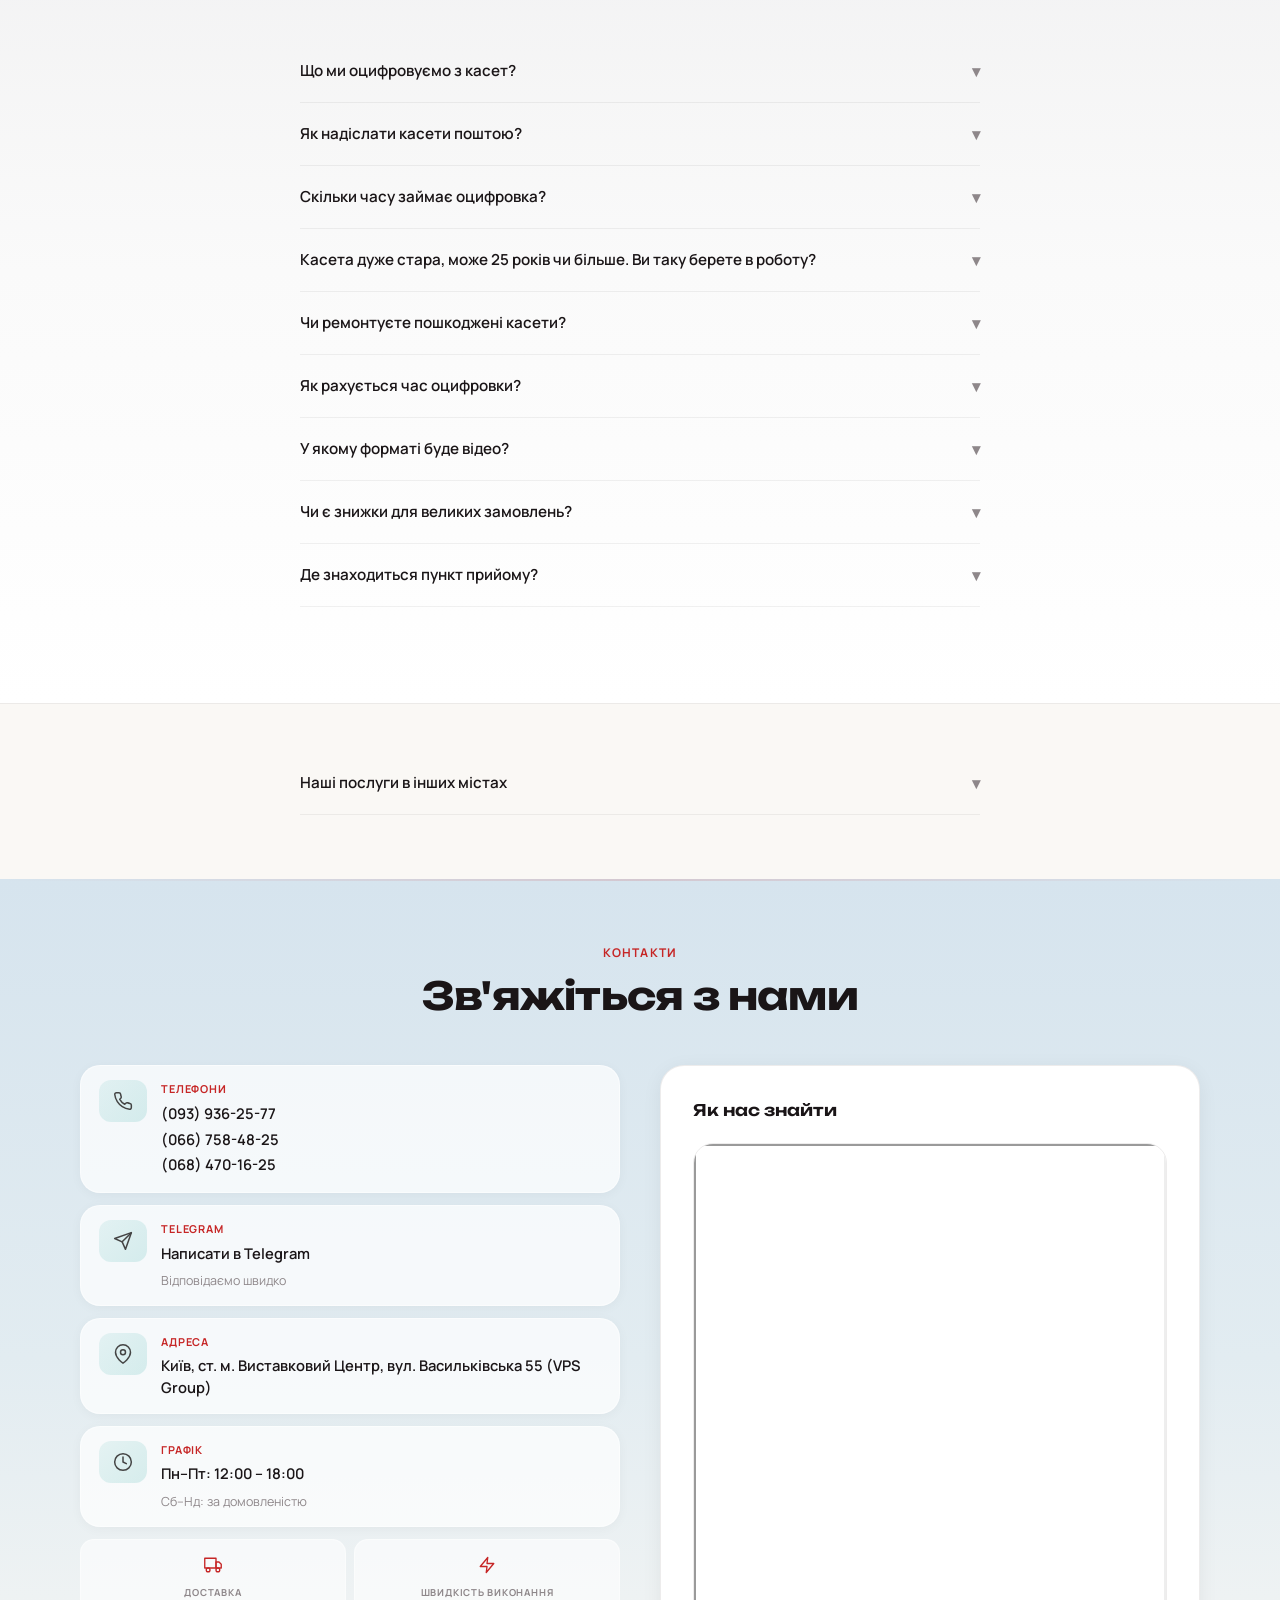
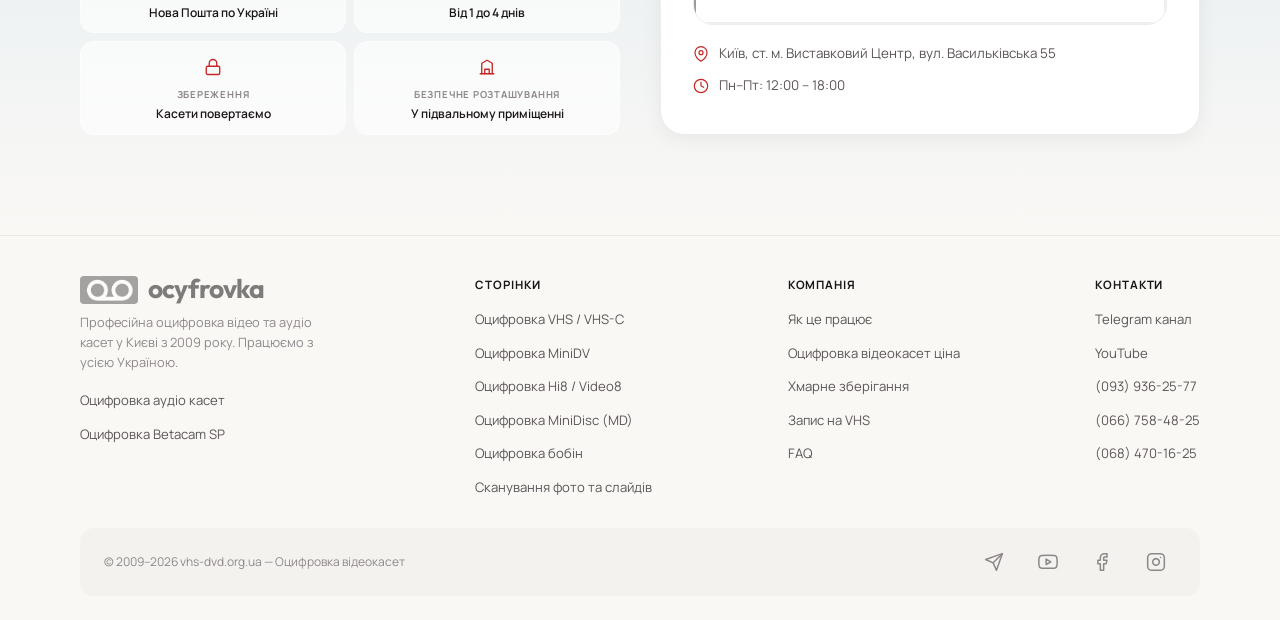
==== commit 22ea8963: "Update index.html" ====
--- a/index.html
+++ b/index.html
@@ -1354,7 +1354,7 @@
       <div class="hero-text">
         <div class="hero-badge"><span class="dot"></span>Оцифрування Відеокасет в Києві</div>
         <h1>ЗБЕРЕЖІТЬ <span class="accent">найдорожчі</span> спогади<br><span class="hero-sub"><svg width="24" height="24" viewBox="0 0 24 24" fill="none" stroke="var(--accent)" stroke-width="1.8" stroke-linecap="round" stroke-linejoin="round" style="vertical-align:middle;margin-right:8px;"><rect x="6" y="6" width="12" height="12" rx="2"/><path d="M9 1v5M15 1v5M9 18v5M15 18v5M1 9h5M1 15h5M18 9h5M18 15h5"/></svg>в цифровому форматі</span></h1>
-        <p class="hero-desc">Оцифровуємо VHS, MiniDV, Hi8 та інші відео та аудіо касети. <span class="marker-yellow">Працюємо з 2009 року.</span> Покращуємо якість, Приймаємо замовлення з усієї України через Нову Пошту.</p>
+        <p class="hero-desc">Оцифровуємо VHS, MiniDV, Hi8 та інші відео та аудіо касети. Покращуємо якість, Приймаємо замовлення з усієї України через Нову Пошту. <span class="marker-yellow">Професійна оцифровка касет з 2009 року.</span></p>
         <div class="hero-buttons">
           <a href="#contact" class="btn-primary">Замовити оцифровку →</a>
         </div>
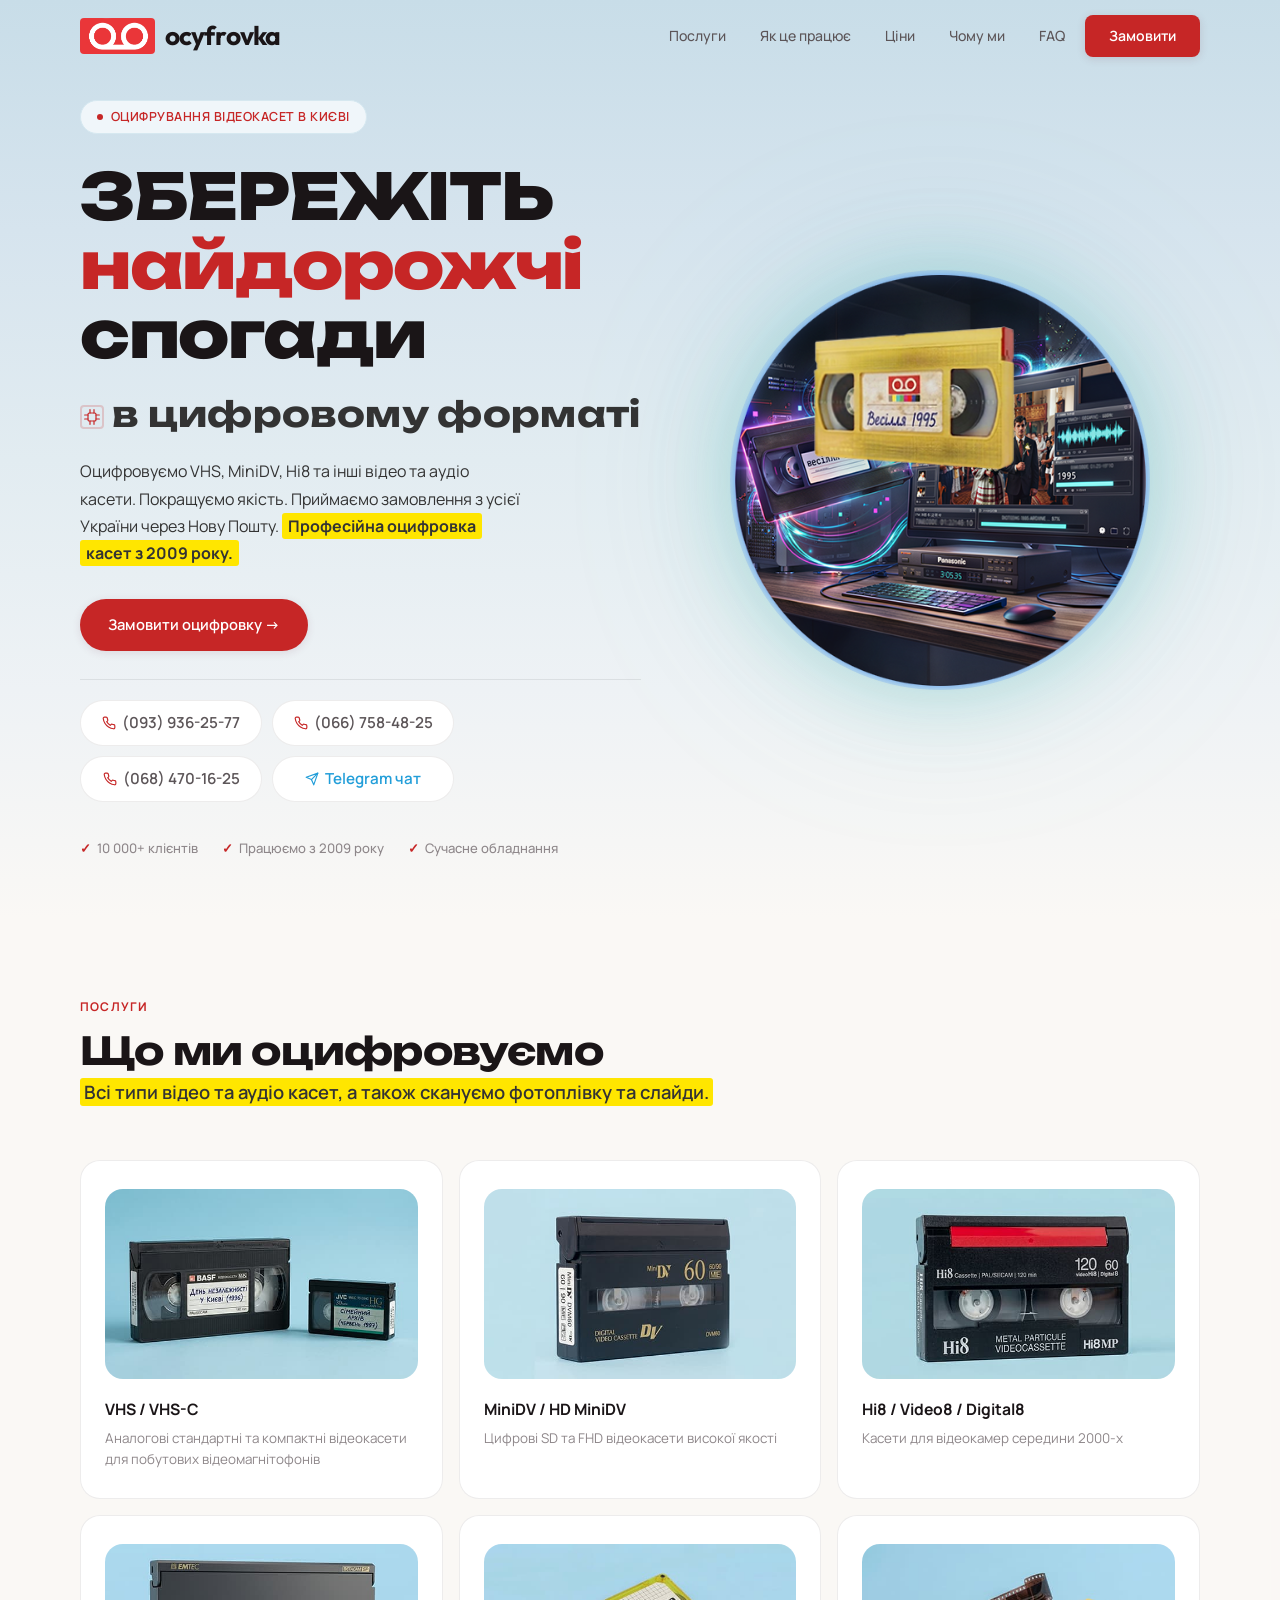
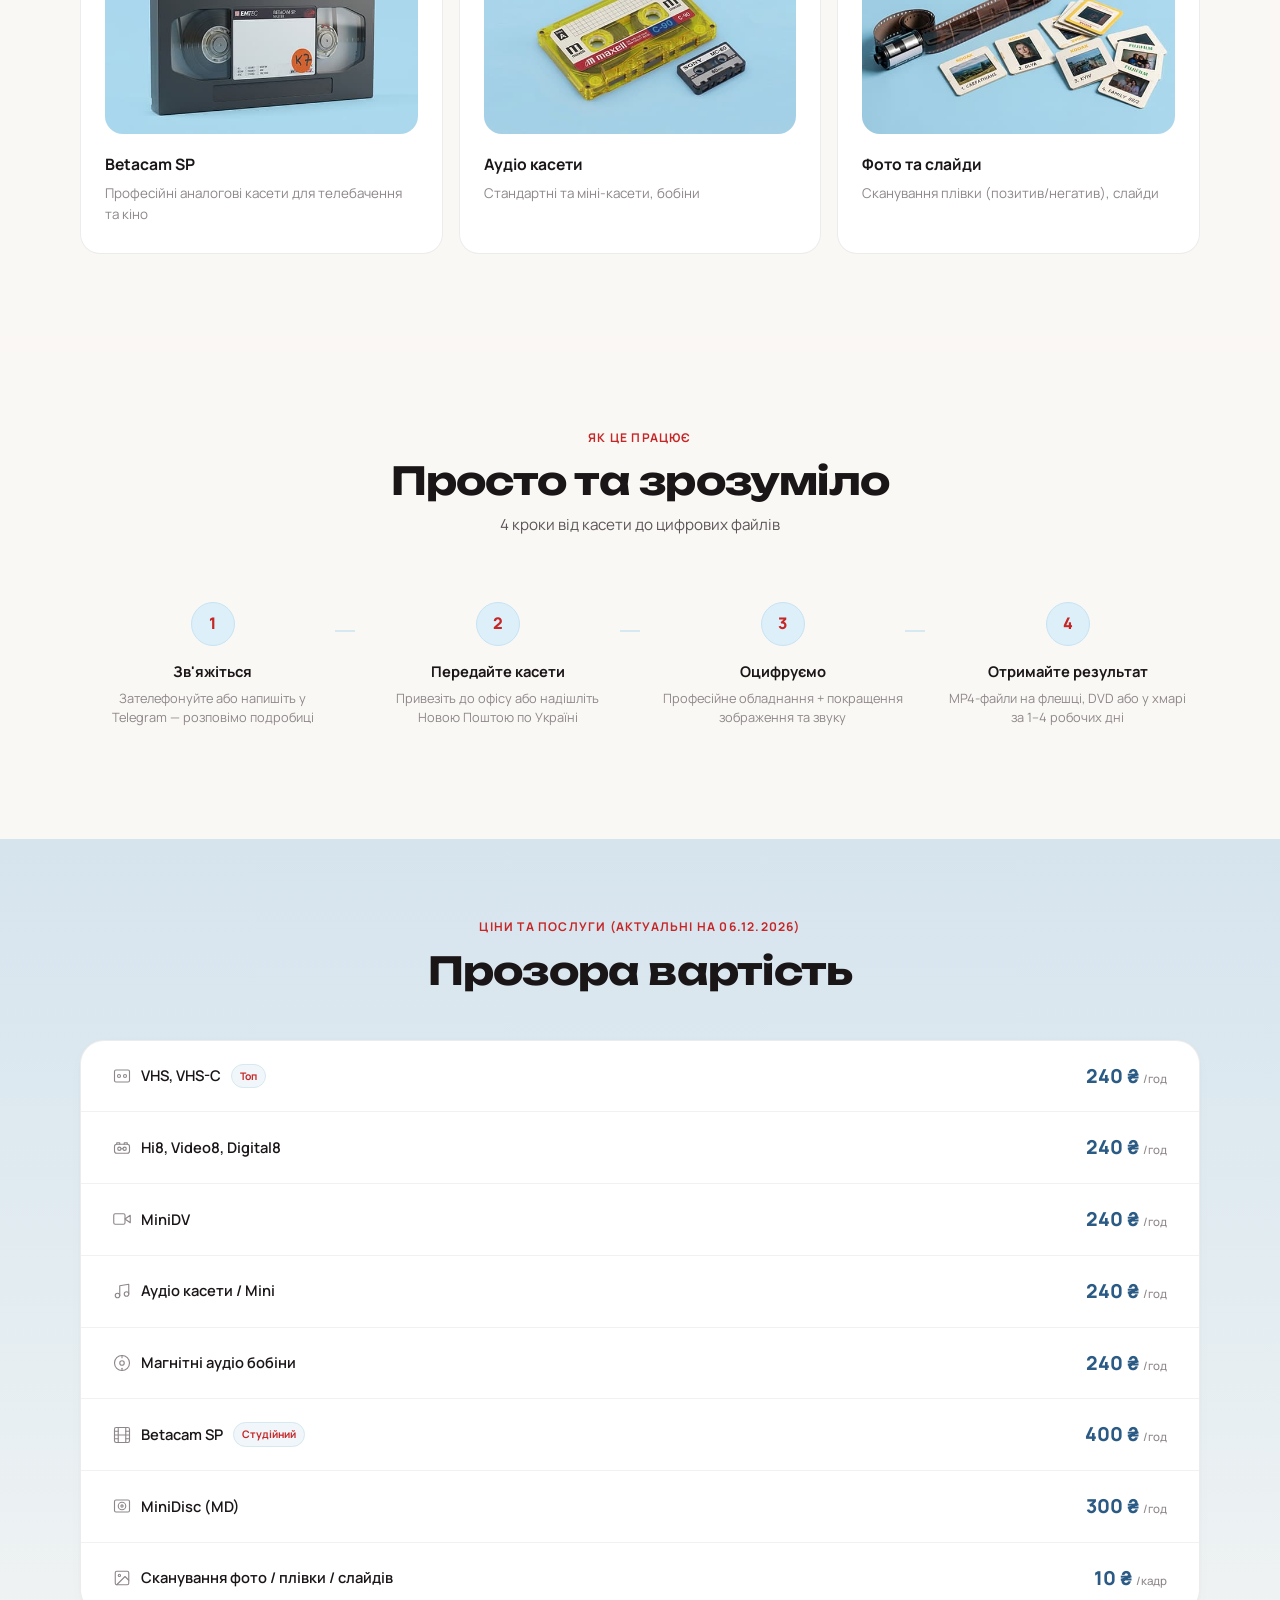
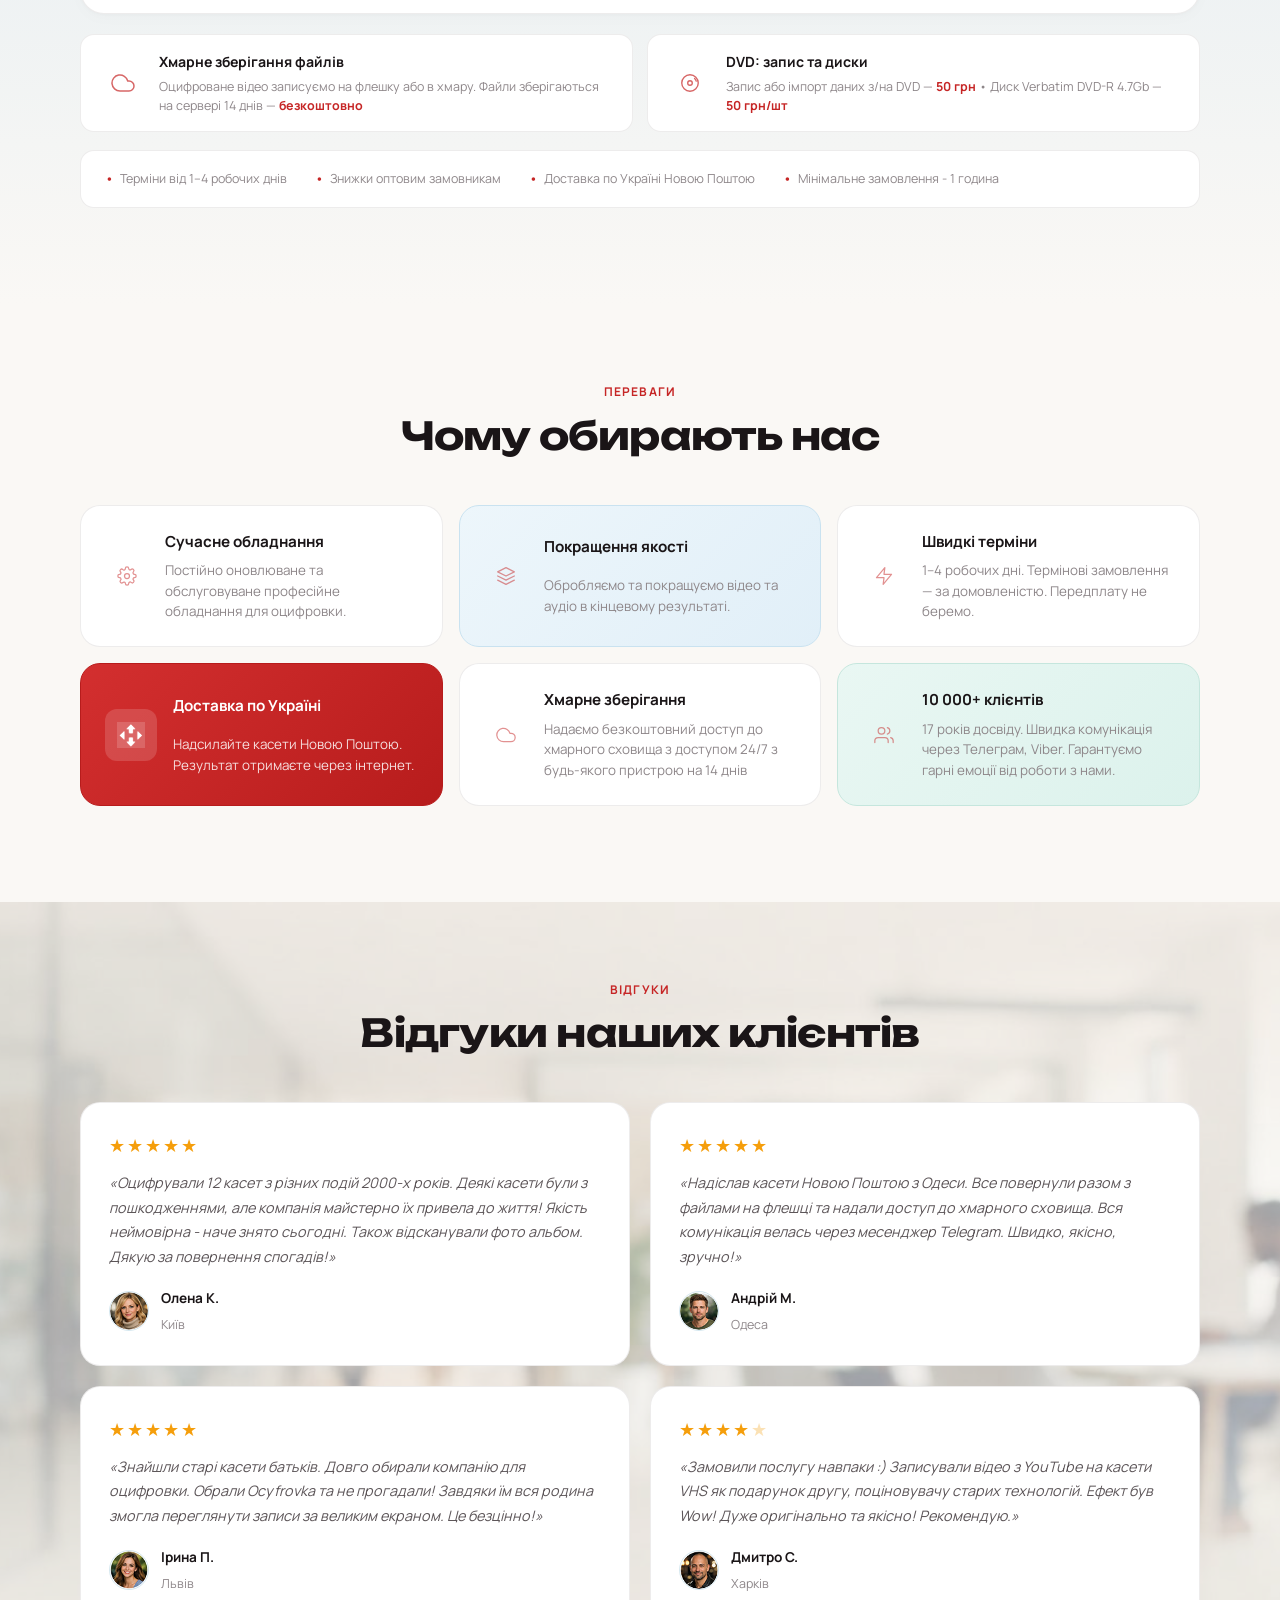
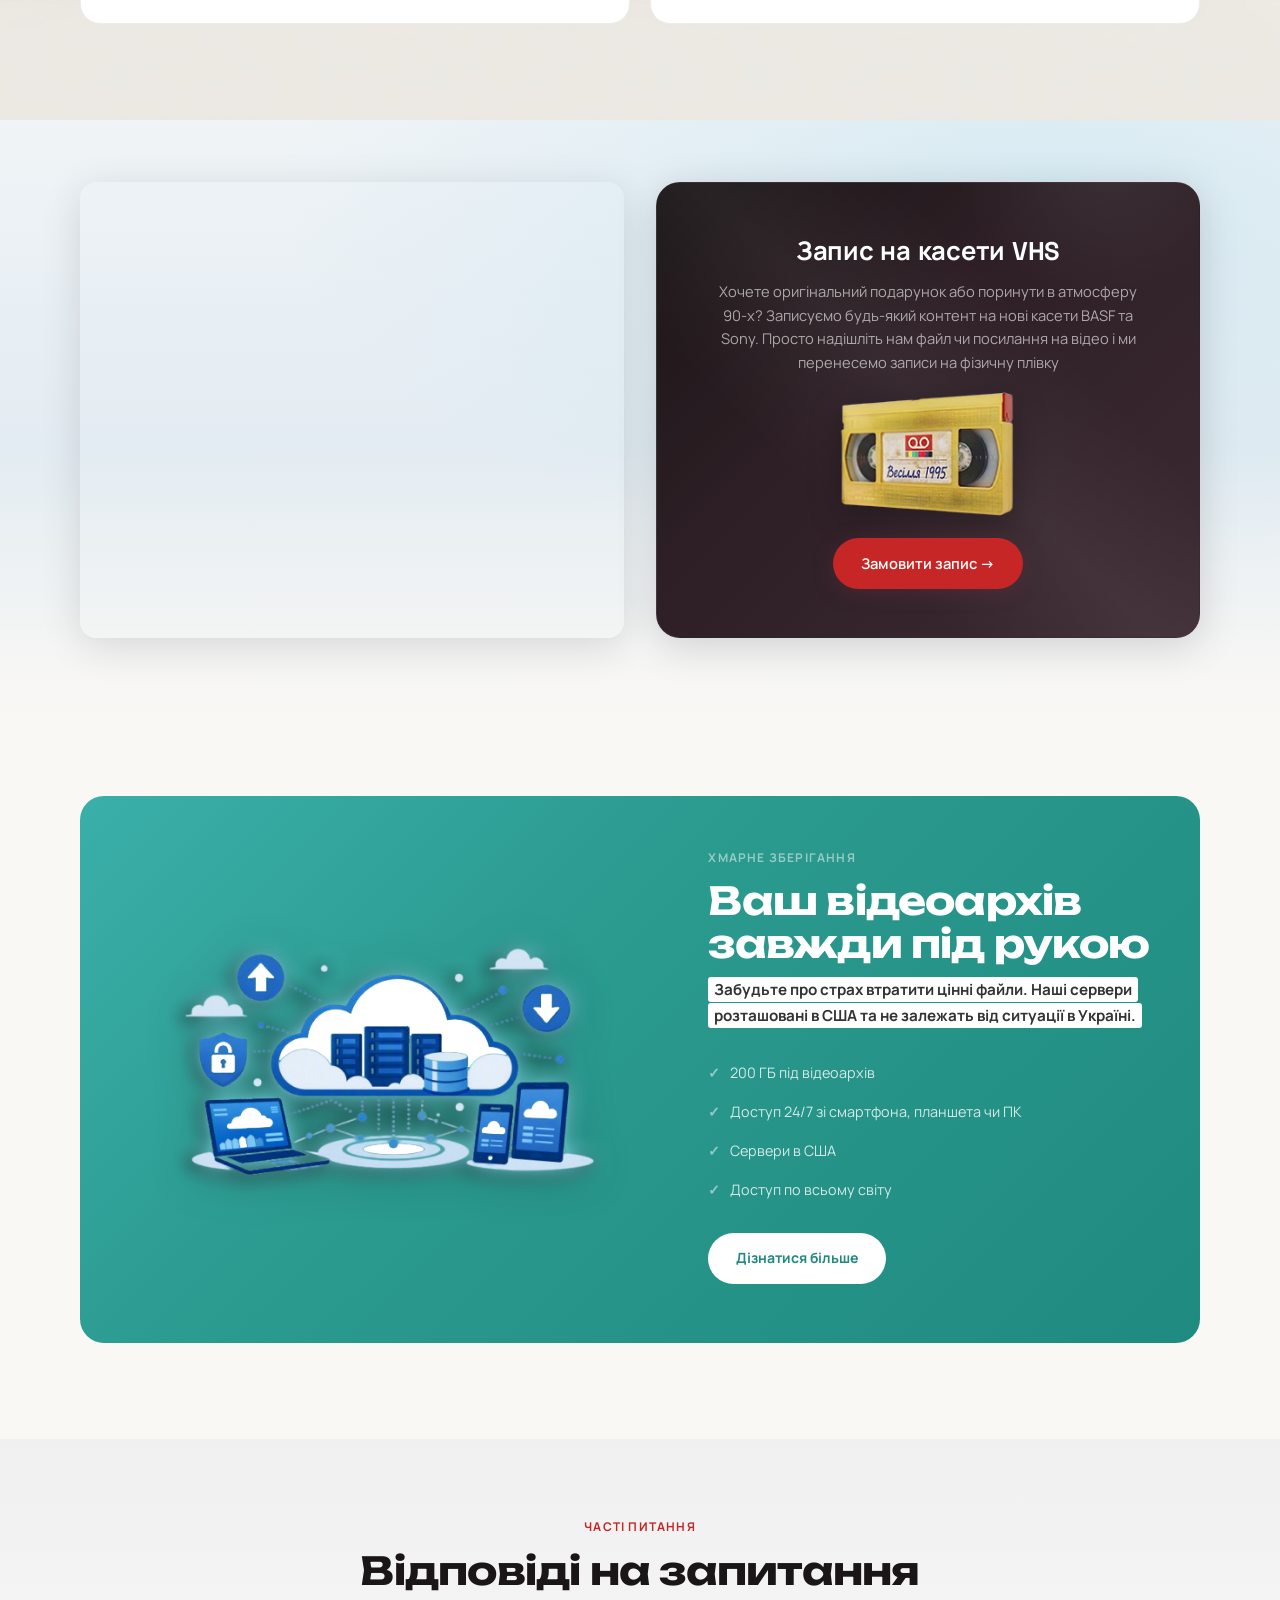
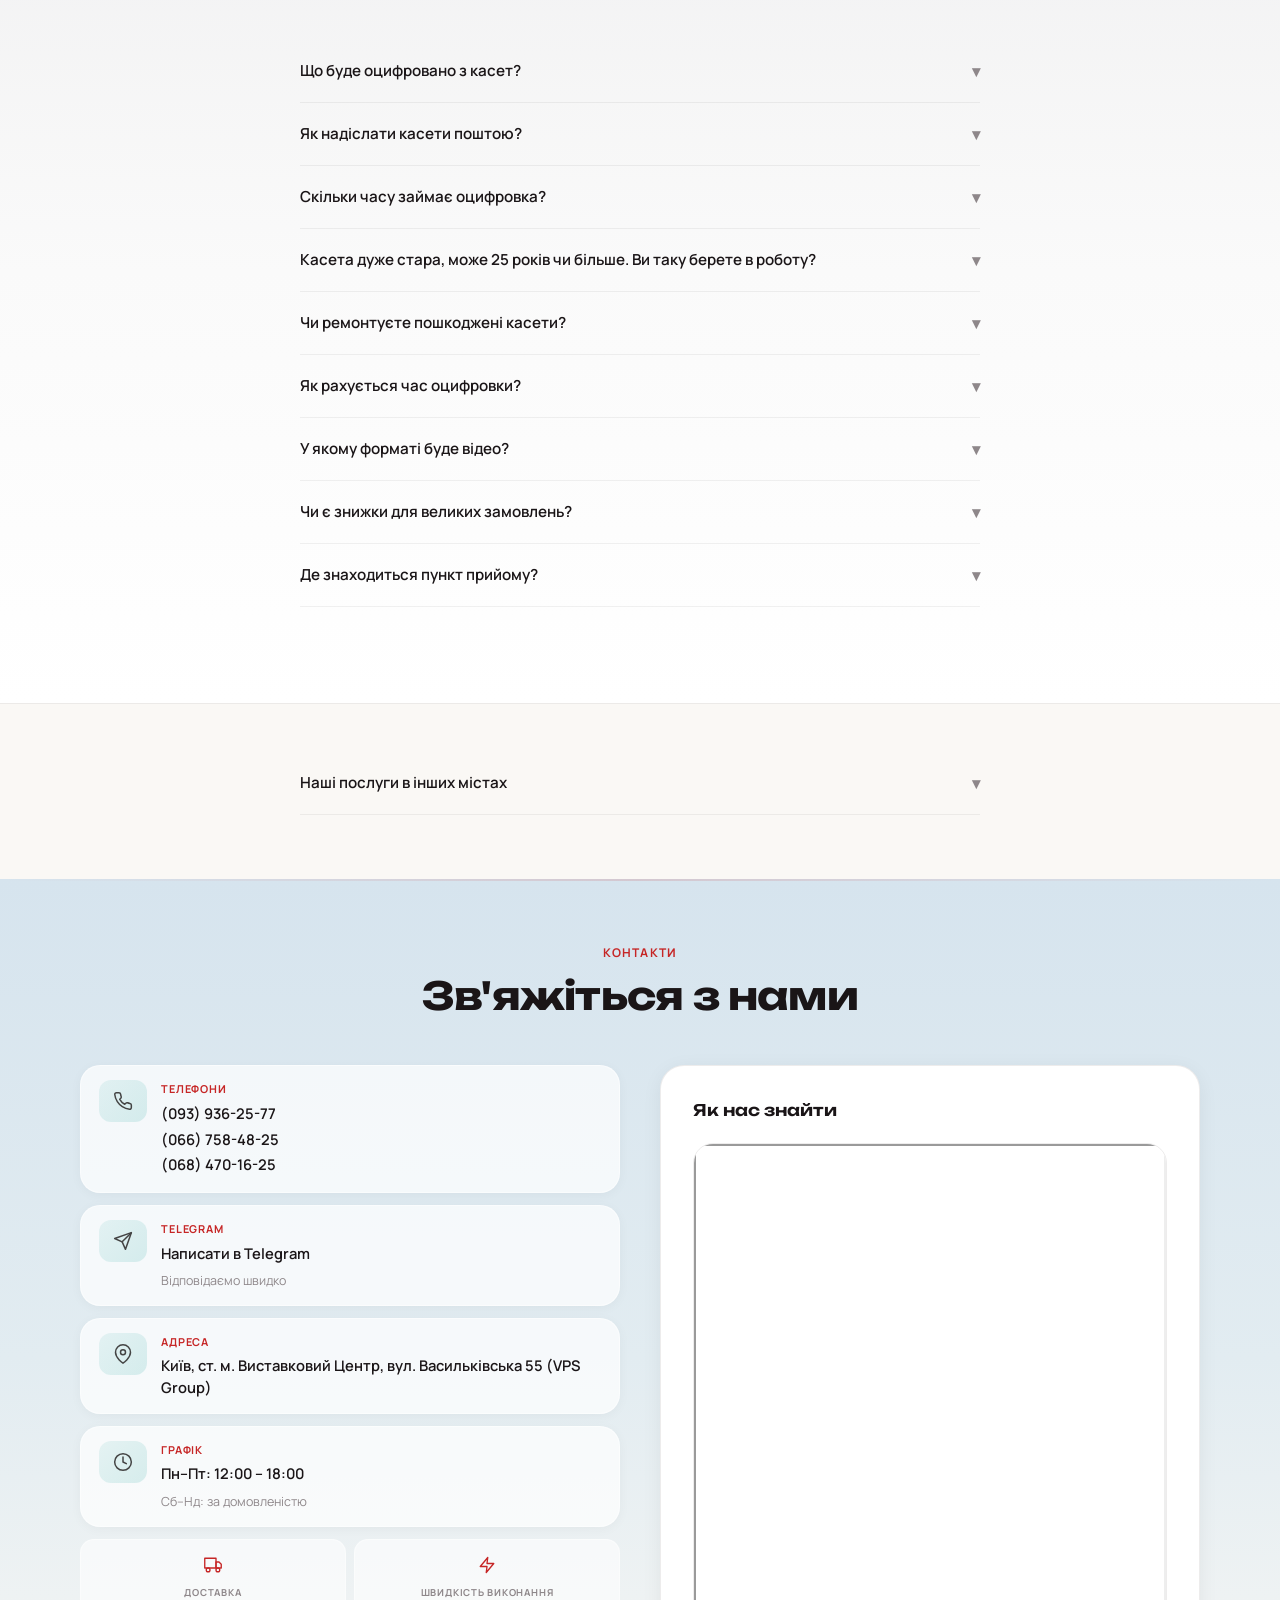
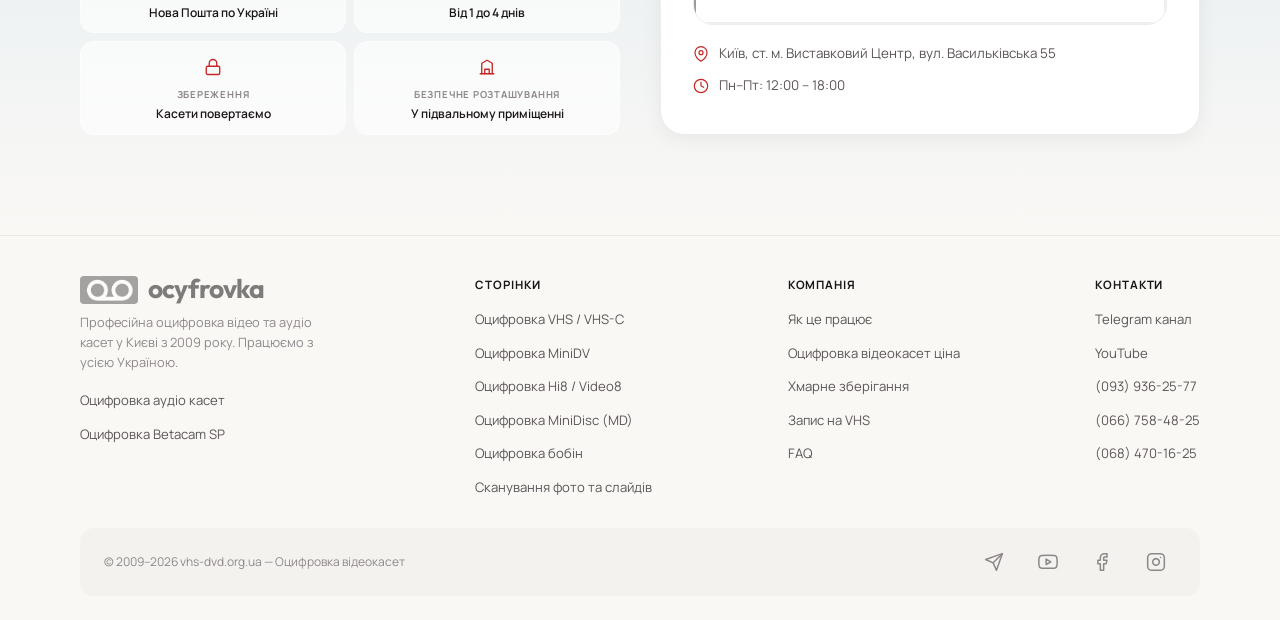
==== commit d1f72f56: "Update index.html" ====
--- a/index.html
+++ b/index.html
@@ -1354,7 +1354,7 @@
       <div class="hero-text">
         <div class="hero-badge"><span class="dot"></span>Оцифрування Відеокасет в Києві</div>
         <h1>ЗБЕРЕЖІТЬ <span class="accent">найдорожчі</span> спогади<br><span class="hero-sub"><svg width="24" height="24" viewBox="0 0 24 24" fill="none" stroke="var(--accent)" stroke-width="1.8" stroke-linecap="round" stroke-linejoin="round" style="vertical-align:middle;margin-right:8px;"><rect x="6" y="6" width="12" height="12" rx="2"/><path d="M9 1v5M15 1v5M9 18v5M15 18v5M1 9h5M1 15h5M18 9h5M18 15h5"/></svg>в цифровому форматі</span></h1>
-        <p class="hero-desc">Оцифровуємо VHS, MiniDV, Hi8 та інші відео та аудіо касети. Покращуємо якість, Приймаємо замовлення з усієї України через Нову Пошту. <span class="marker-yellow">Професійна оцифровка касет з 2009 року.</span></p>
+        <p class="hero-desc">Оцифровуємо VHS, MiniDV, Hi8 та інші відео та аудіо касети. Покращуємо якість. Приймаємо замовлення з усієї України через Нову Пошту. <span class="marker-yellow">Професійна оцифровка касет з 2009 року.</span></p>
         <div class="hero-buttons">
           <a href="#contact" class="btn-primary">Замовити оцифровку →</a>
         </div>
@@ -1675,8 +1675,8 @@
       </div>
       <div class="faq-list" style="margin:0 auto;">
         <div class="faq-item reveal">
-          <button class="faq-q">Що ми оцифровуємо з касет? <span class="arr">▾</span></button>
-          <div class="faq-a"><div class="faq-a-inner">Працюємо лише з корисним авторським контентом: сімейні архіви, свята, весілля, подорожі, відеозйомки та записи урочистих подій. Художні фільми та мультфільми, записані на касетах, не оцифровуємо.</div></div>
+          <button class="faq-q">Що буде оцифровано з касет? <span class="arr">▾</span></button>
+          <div class="faq-a"><div class="faq-a-inner">Працюємо лише з корисним авторським контентом: сімейні архіви, свята, весілля, подорожі, відеозйомки та записи урочистих подій. Художні фільми та мультфільми не оцифровуємо.</div></div>
         </div>
         <div class="faq-item reveal">
           <button class="faq-q">Як надіслати касети поштою? <span class="arr">▾</span></button>
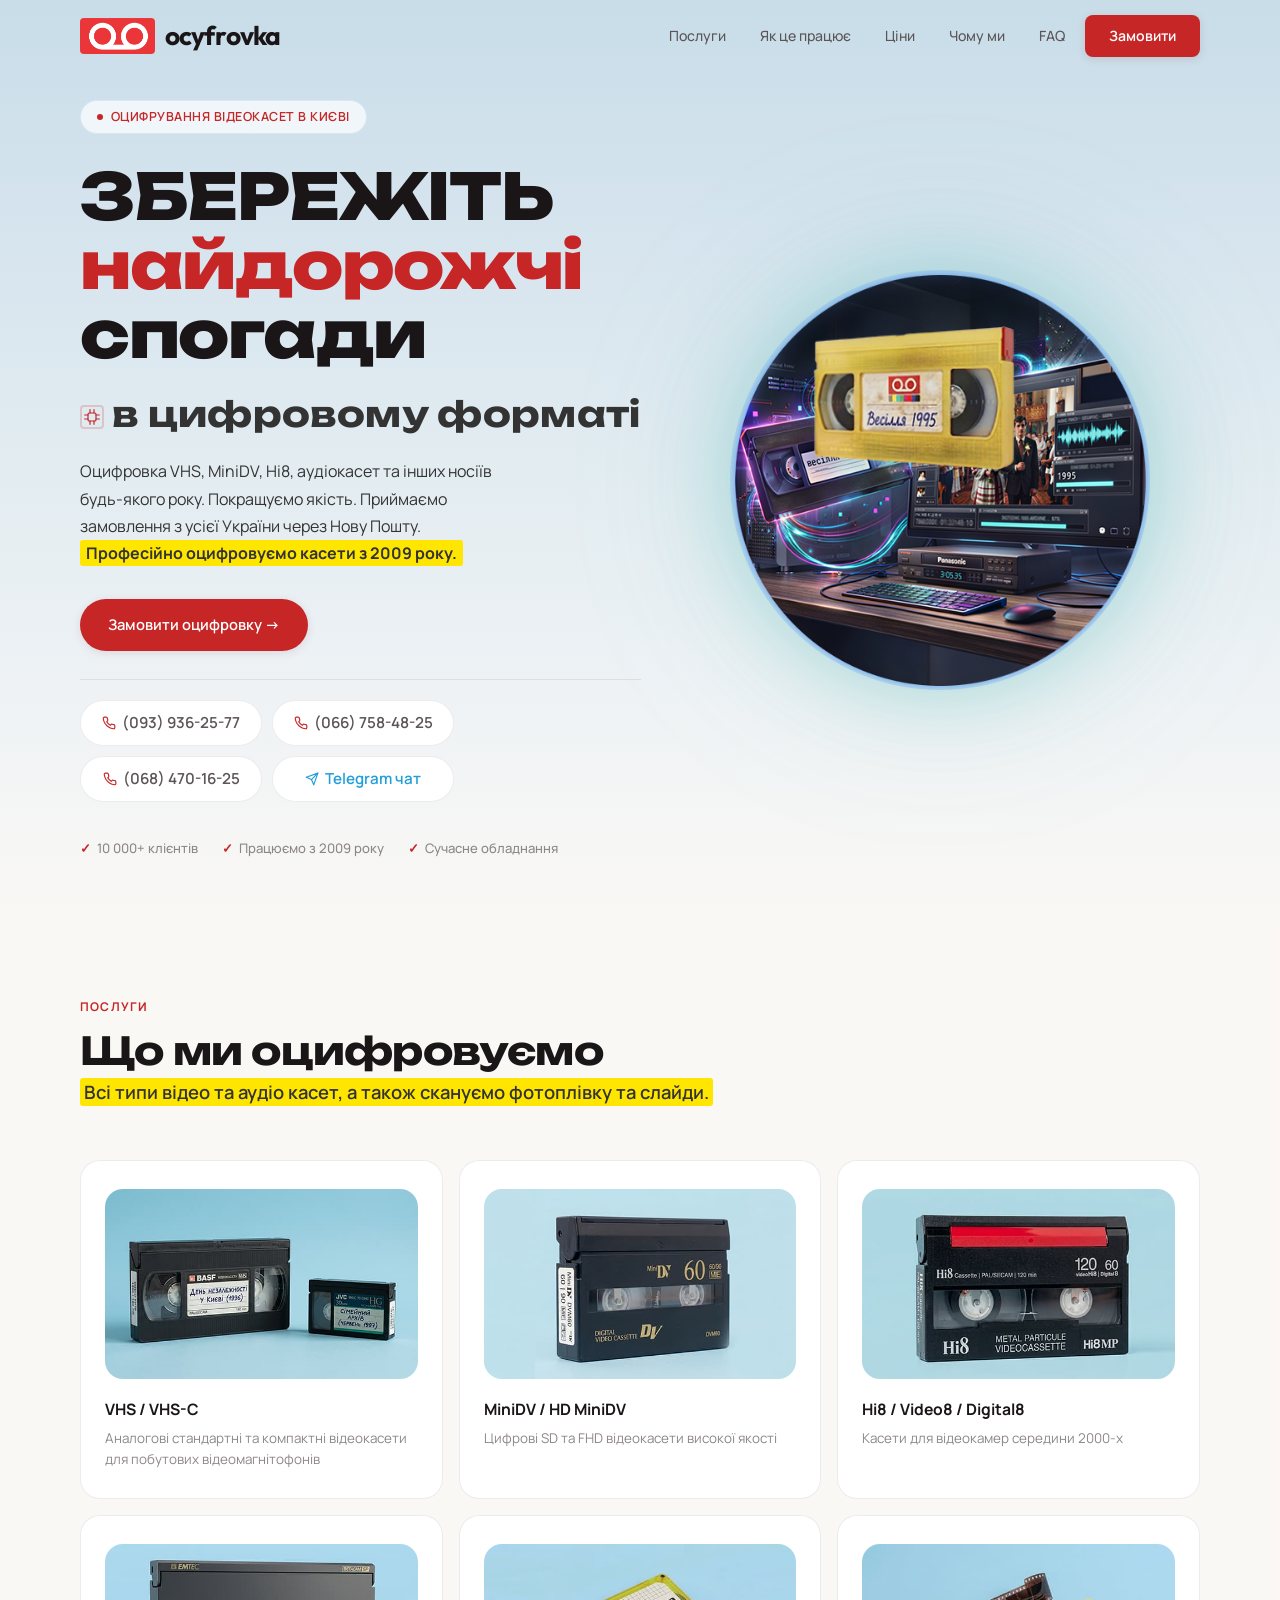
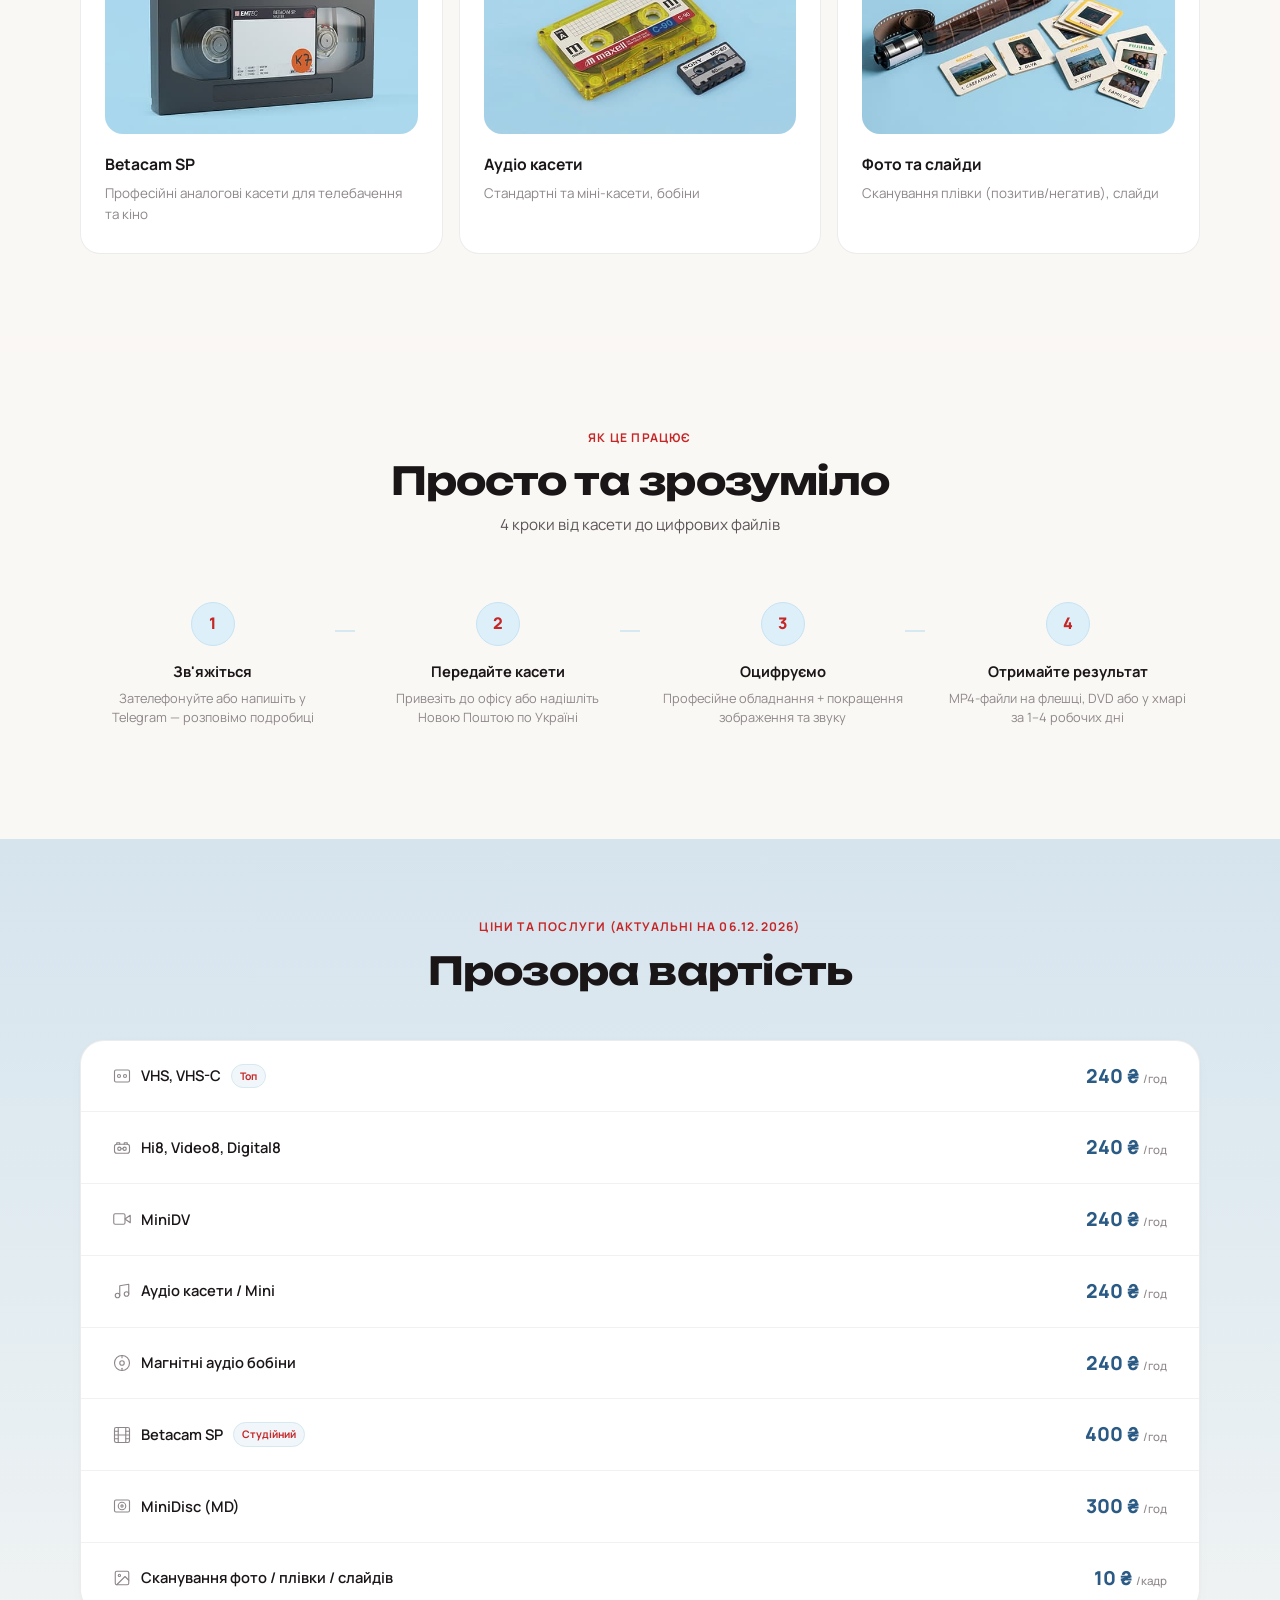
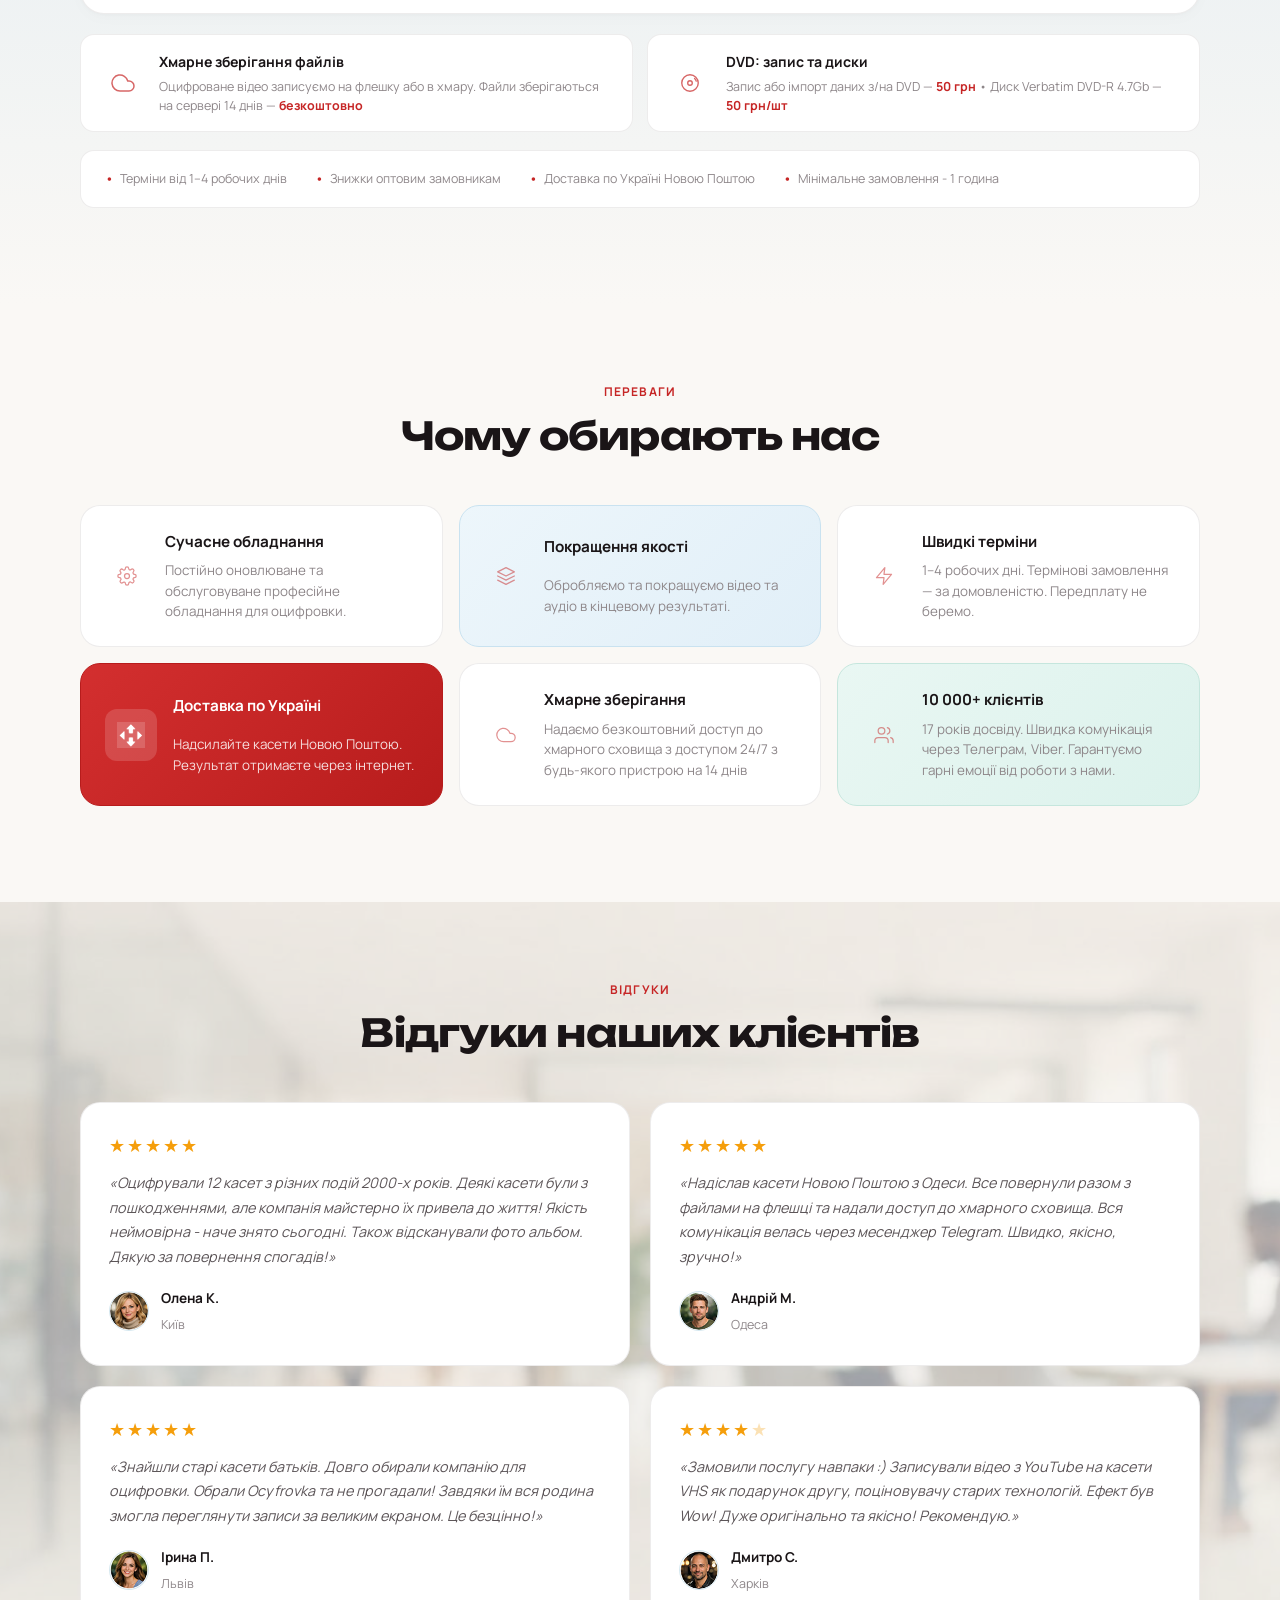
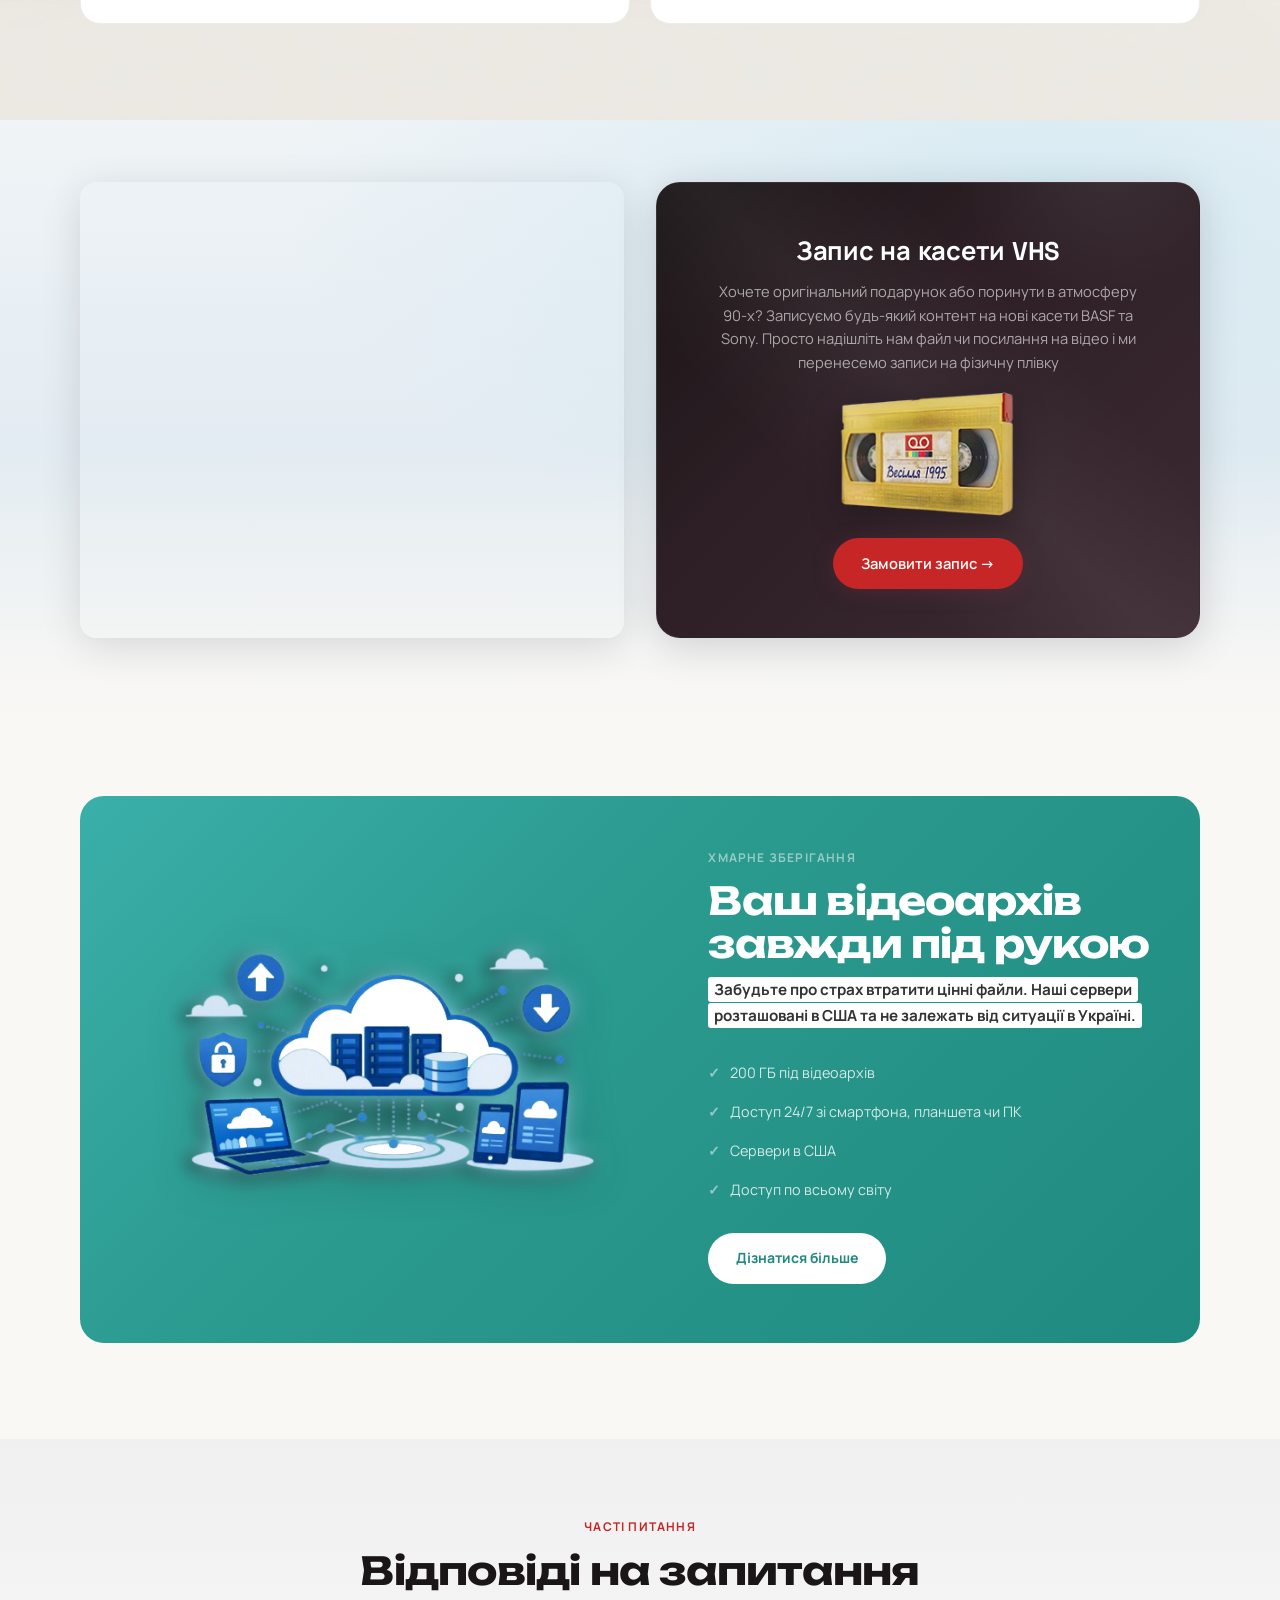
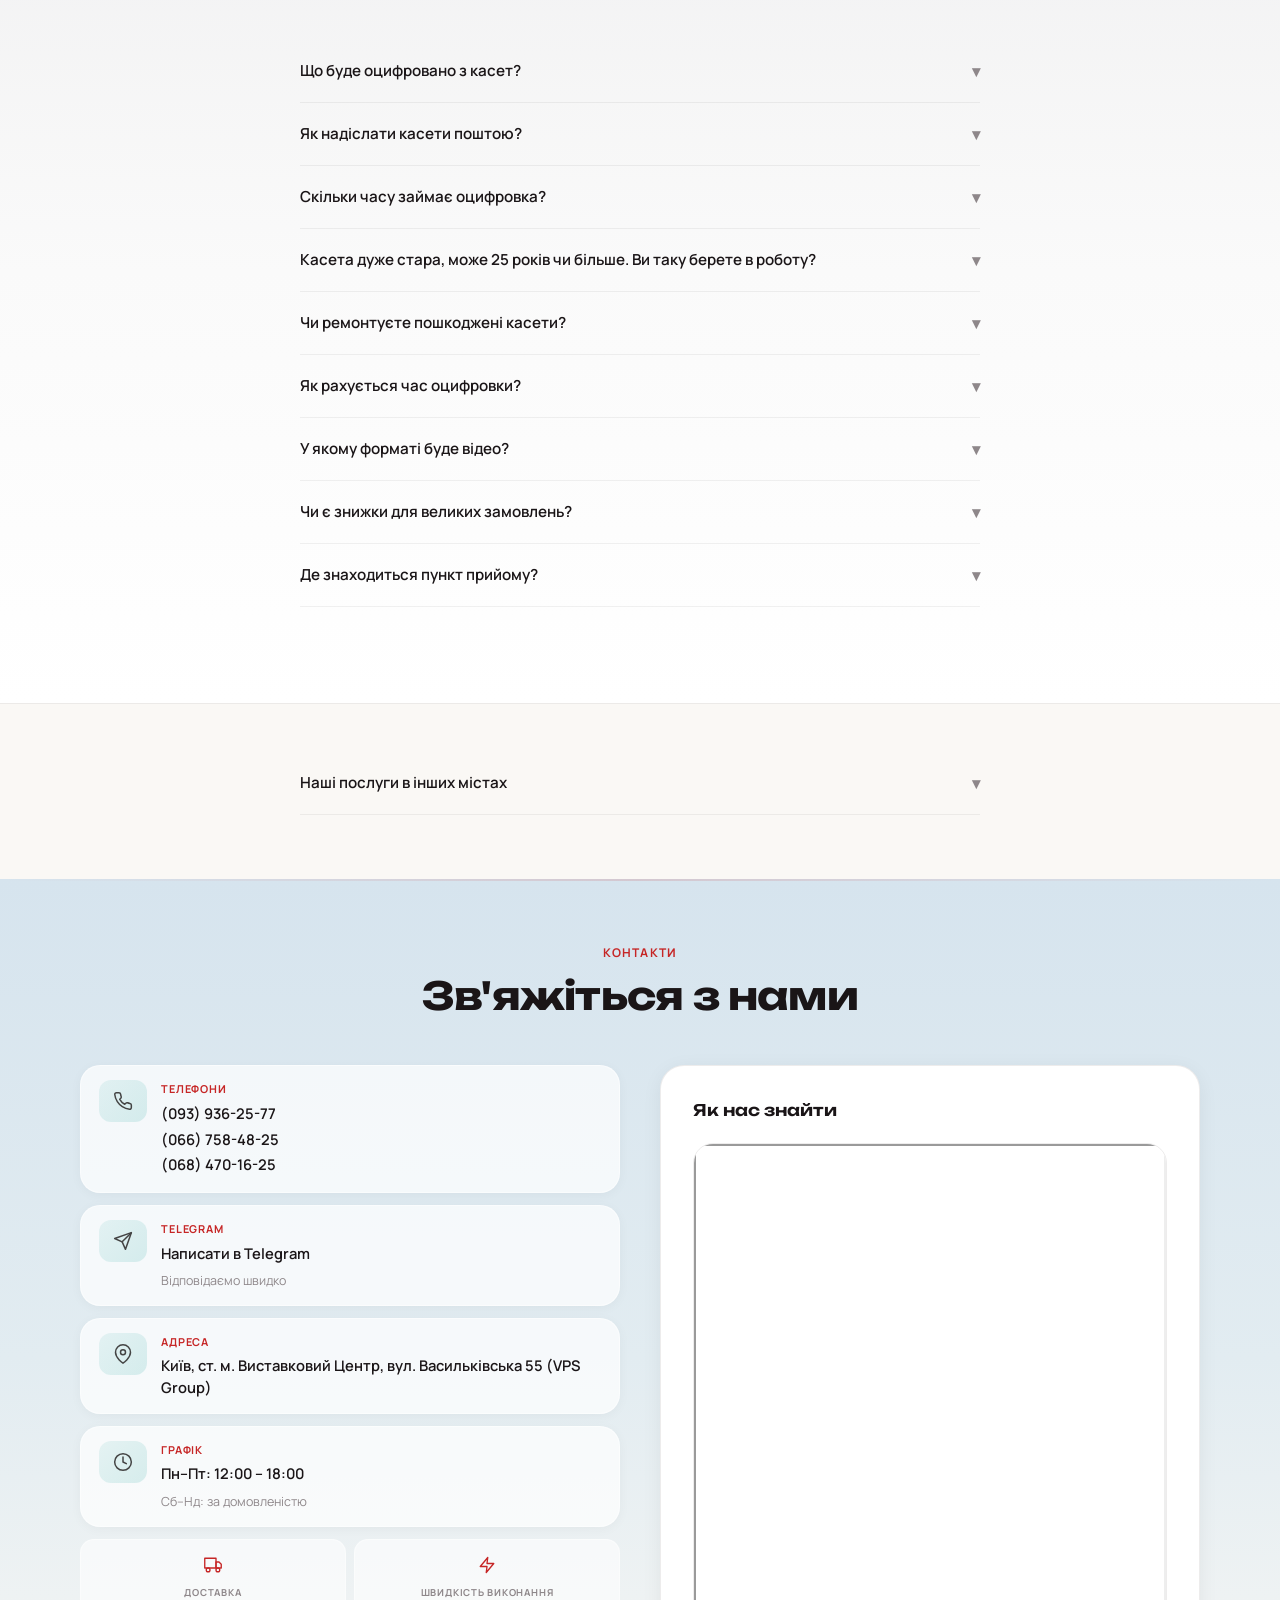
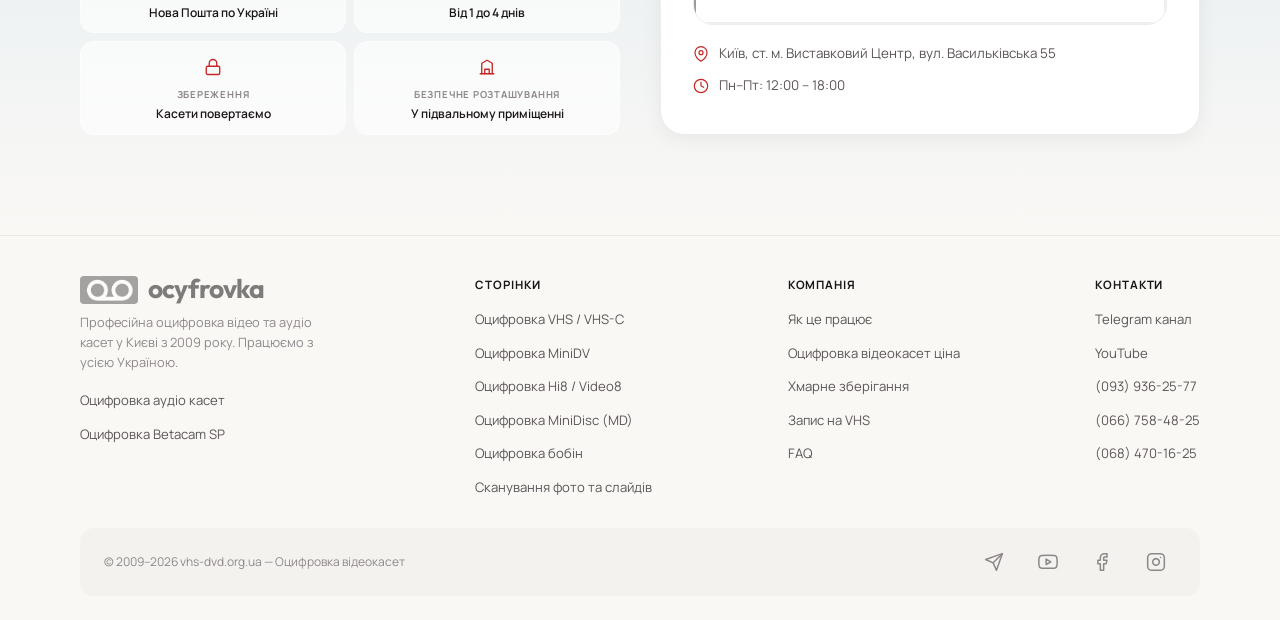
==== commit 0d062f5e: "Update index.html" ====
--- a/index.html
+++ b/index.html
@@ -1354,7 +1354,7 @@
       <div class="hero-text">
         <div class="hero-badge"><span class="dot"></span>Оцифрування Відеокасет в Києві</div>
         <h1>ЗБЕРЕЖІТЬ <span class="accent">найдорожчі</span> спогади<br><span class="hero-sub"><svg width="24" height="24" viewBox="0 0 24 24" fill="none" stroke="var(--accent)" stroke-width="1.8" stroke-linecap="round" stroke-linejoin="round" style="vertical-align:middle;margin-right:8px;"><rect x="6" y="6" width="12" height="12" rx="2"/><path d="M9 1v5M15 1v5M9 18v5M15 18v5M1 9h5M1 15h5M18 9h5M18 15h5"/></svg>в цифровому форматі</span></h1>
-        <p class="hero-desc">Оцифровуємо VHS, MiniDV, Hi8 та інші відео та аудіо касети. Покращуємо якість. Приймаємо замовлення з усієї України через Нову Пошту. <span class="marker-yellow">Професійна оцифровка касет з 2009 року.</span></p>
+        <p class="hero-desc">Оцифровка VHS, MiniDV, Hi8, аудіокасет та інших носіїв будь-якого року. Покращуємо якість. Приймаємо замовлення з усієї України через Нову Пошту. <span class="marker-yellow">Професійно оцифровуємо касети з 2009 року.</span></p>
         <div class="hero-buttons">
           <a href="#contact" class="btn-primary">Замовити оцифровку →</a>
         </div>
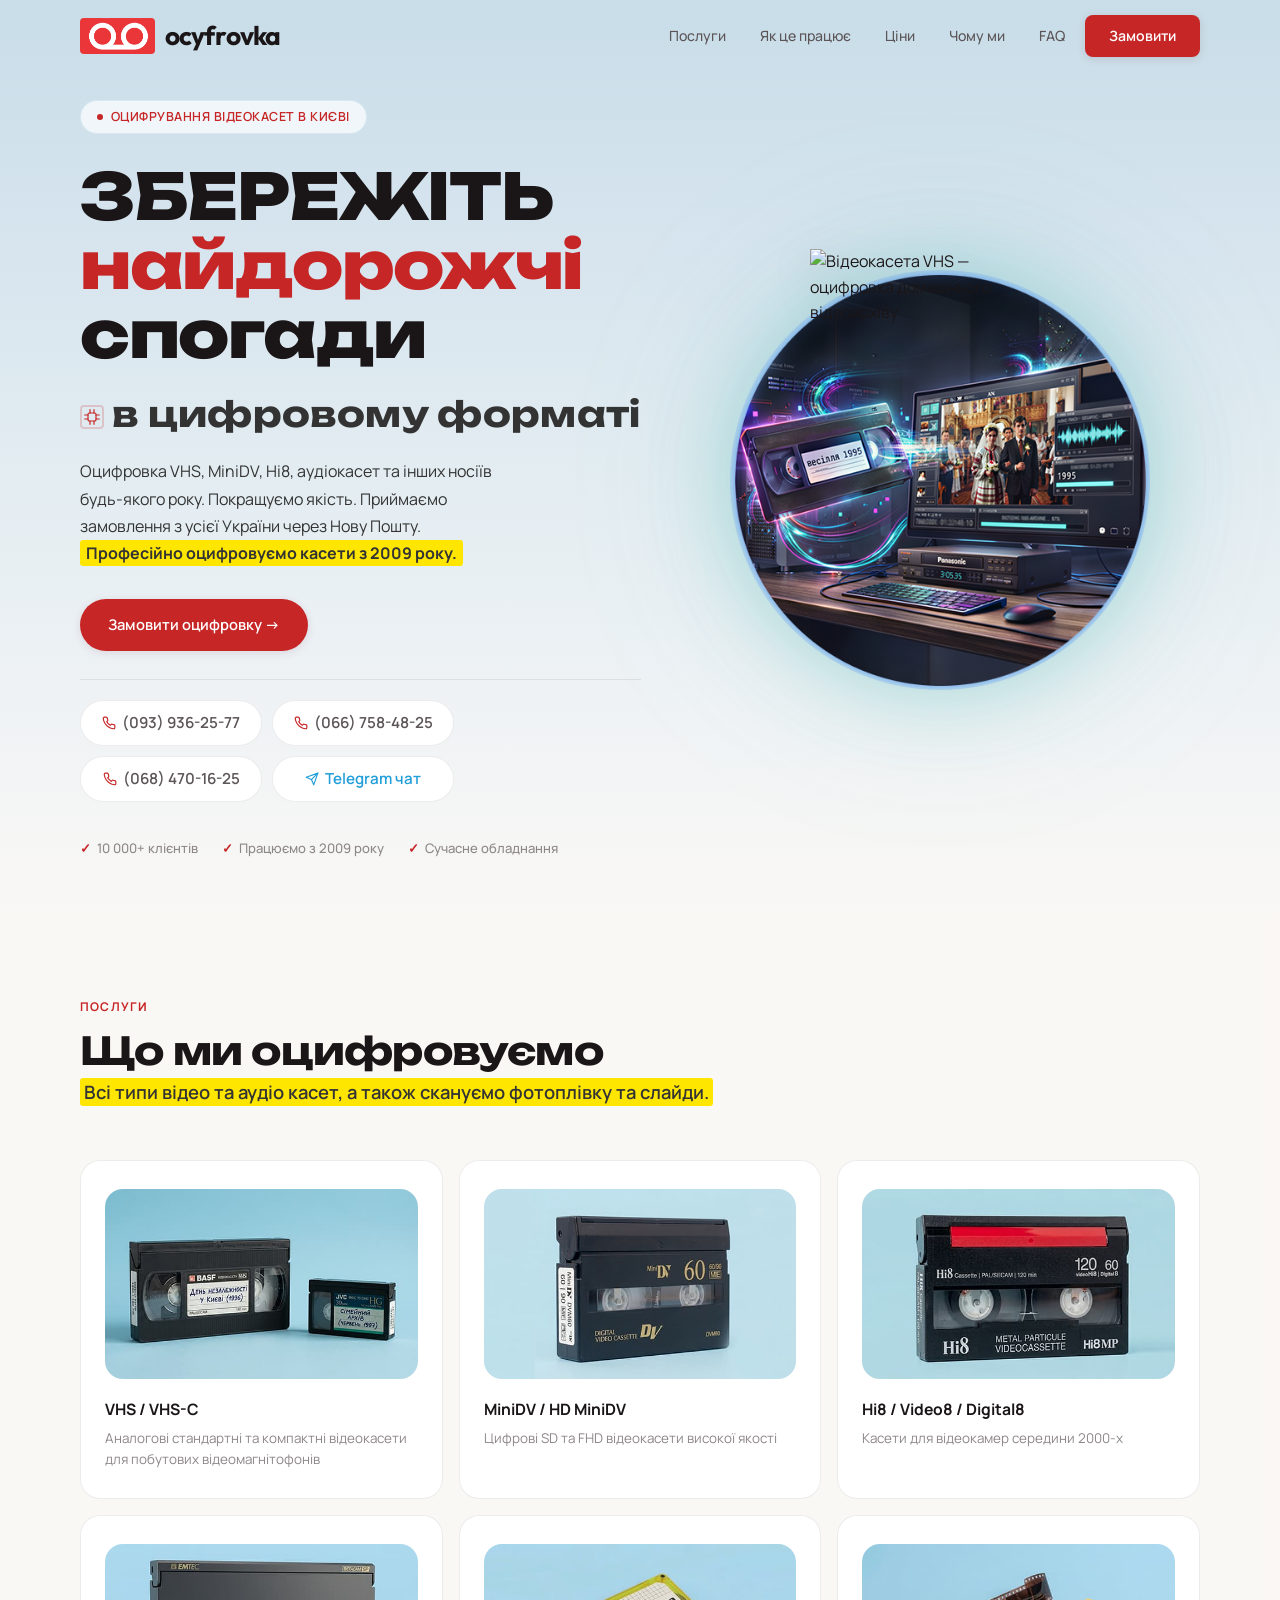
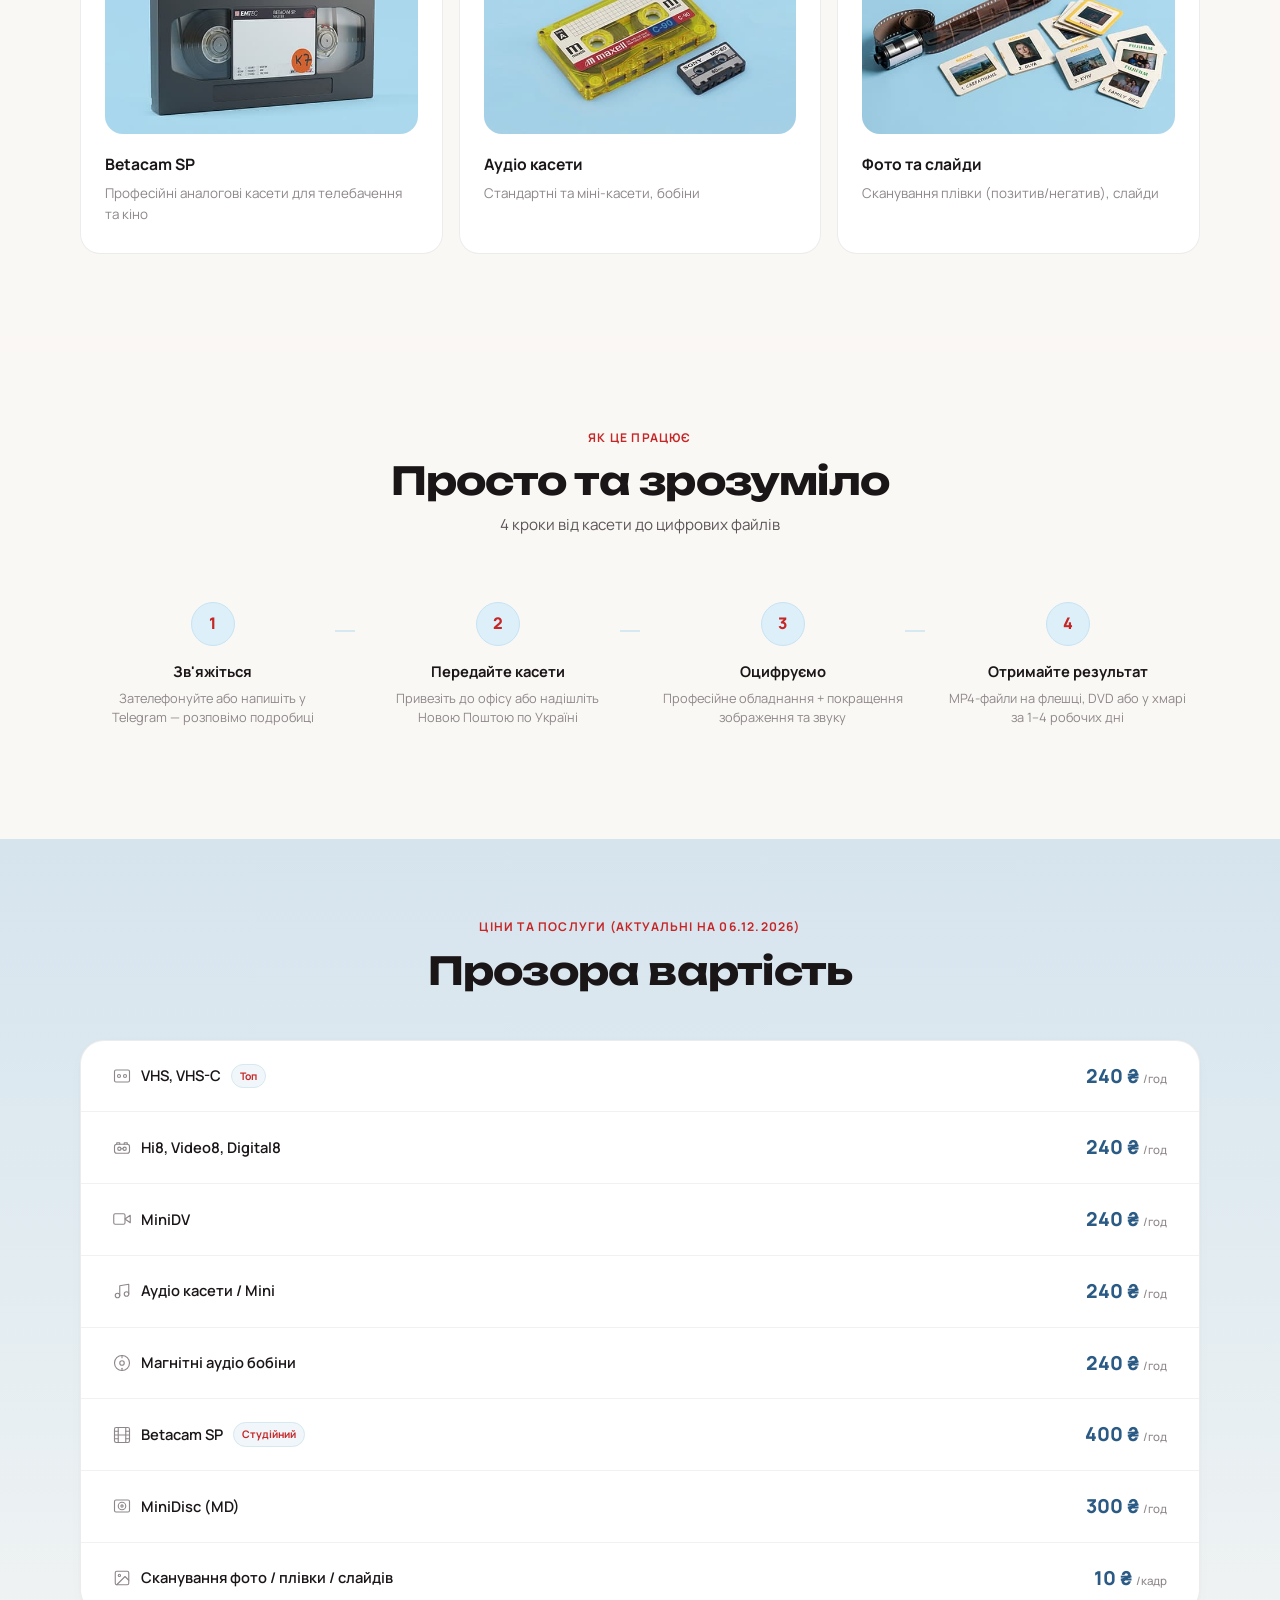
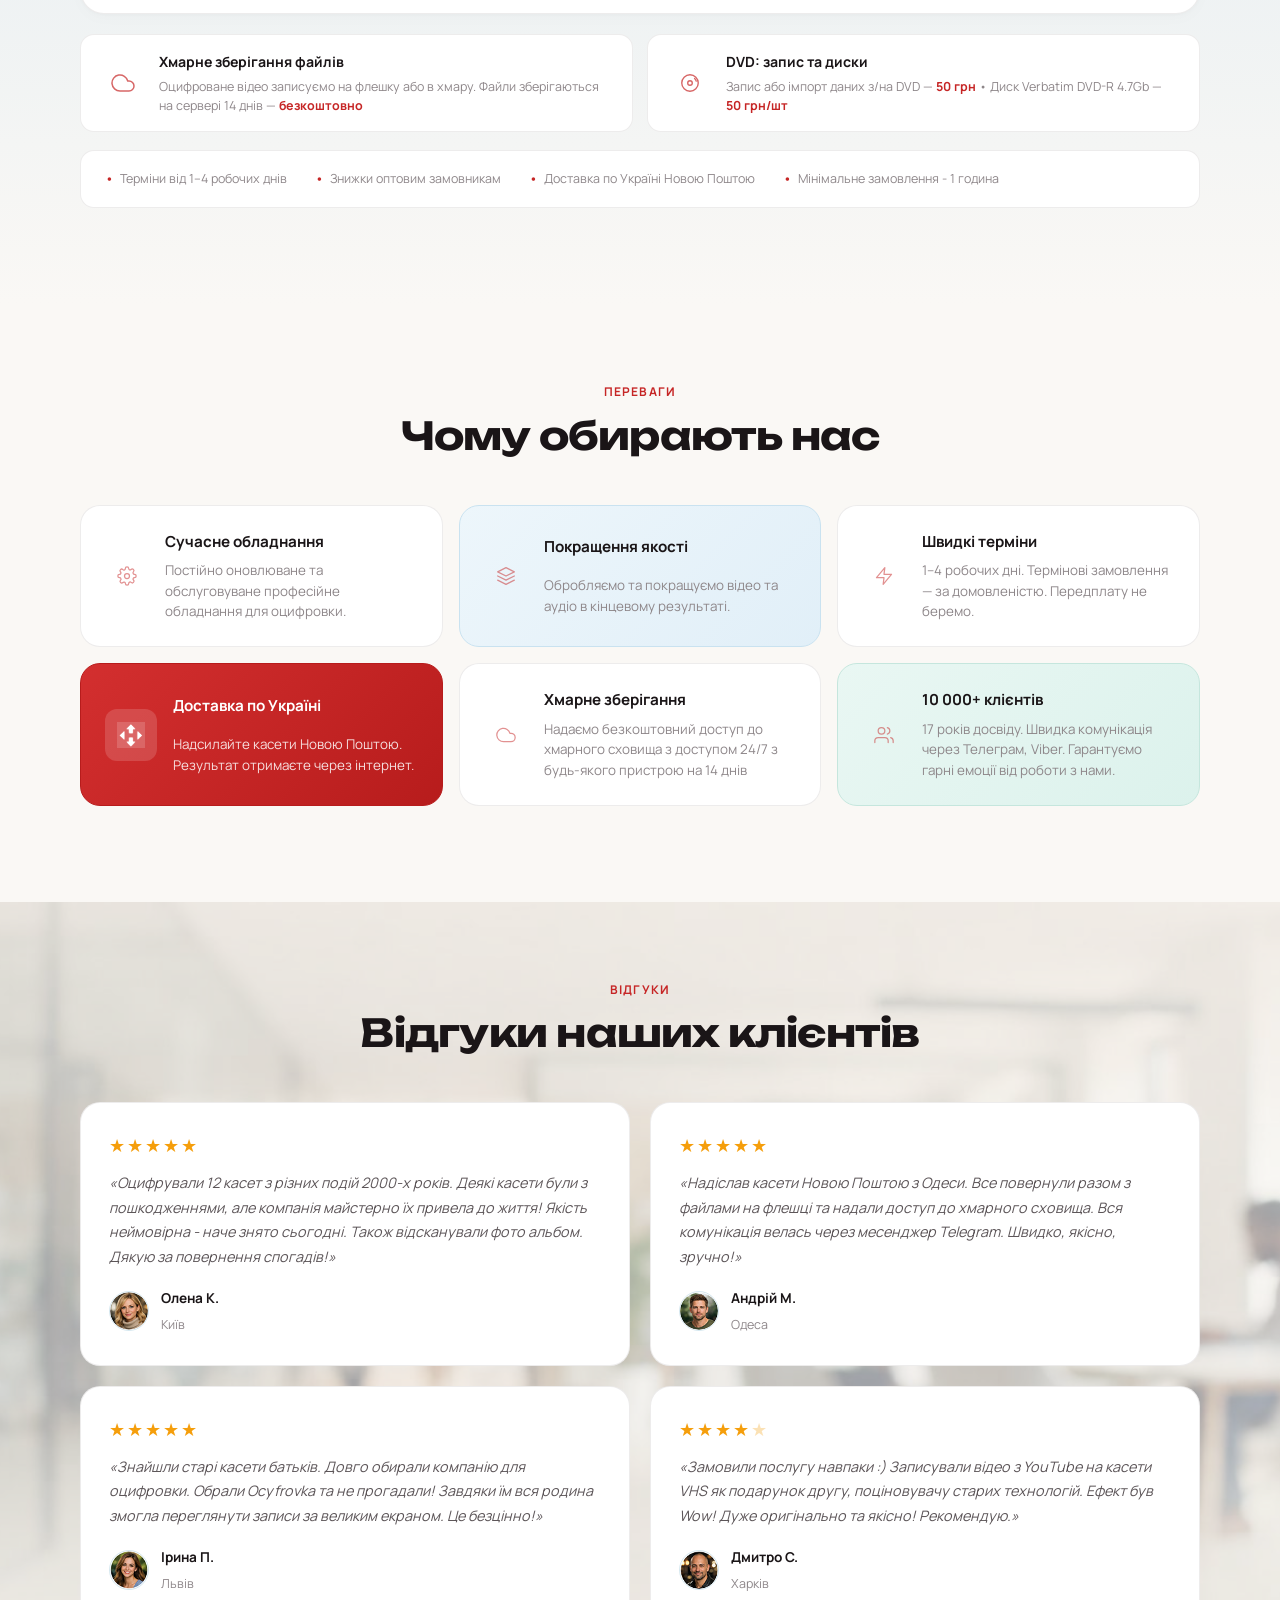
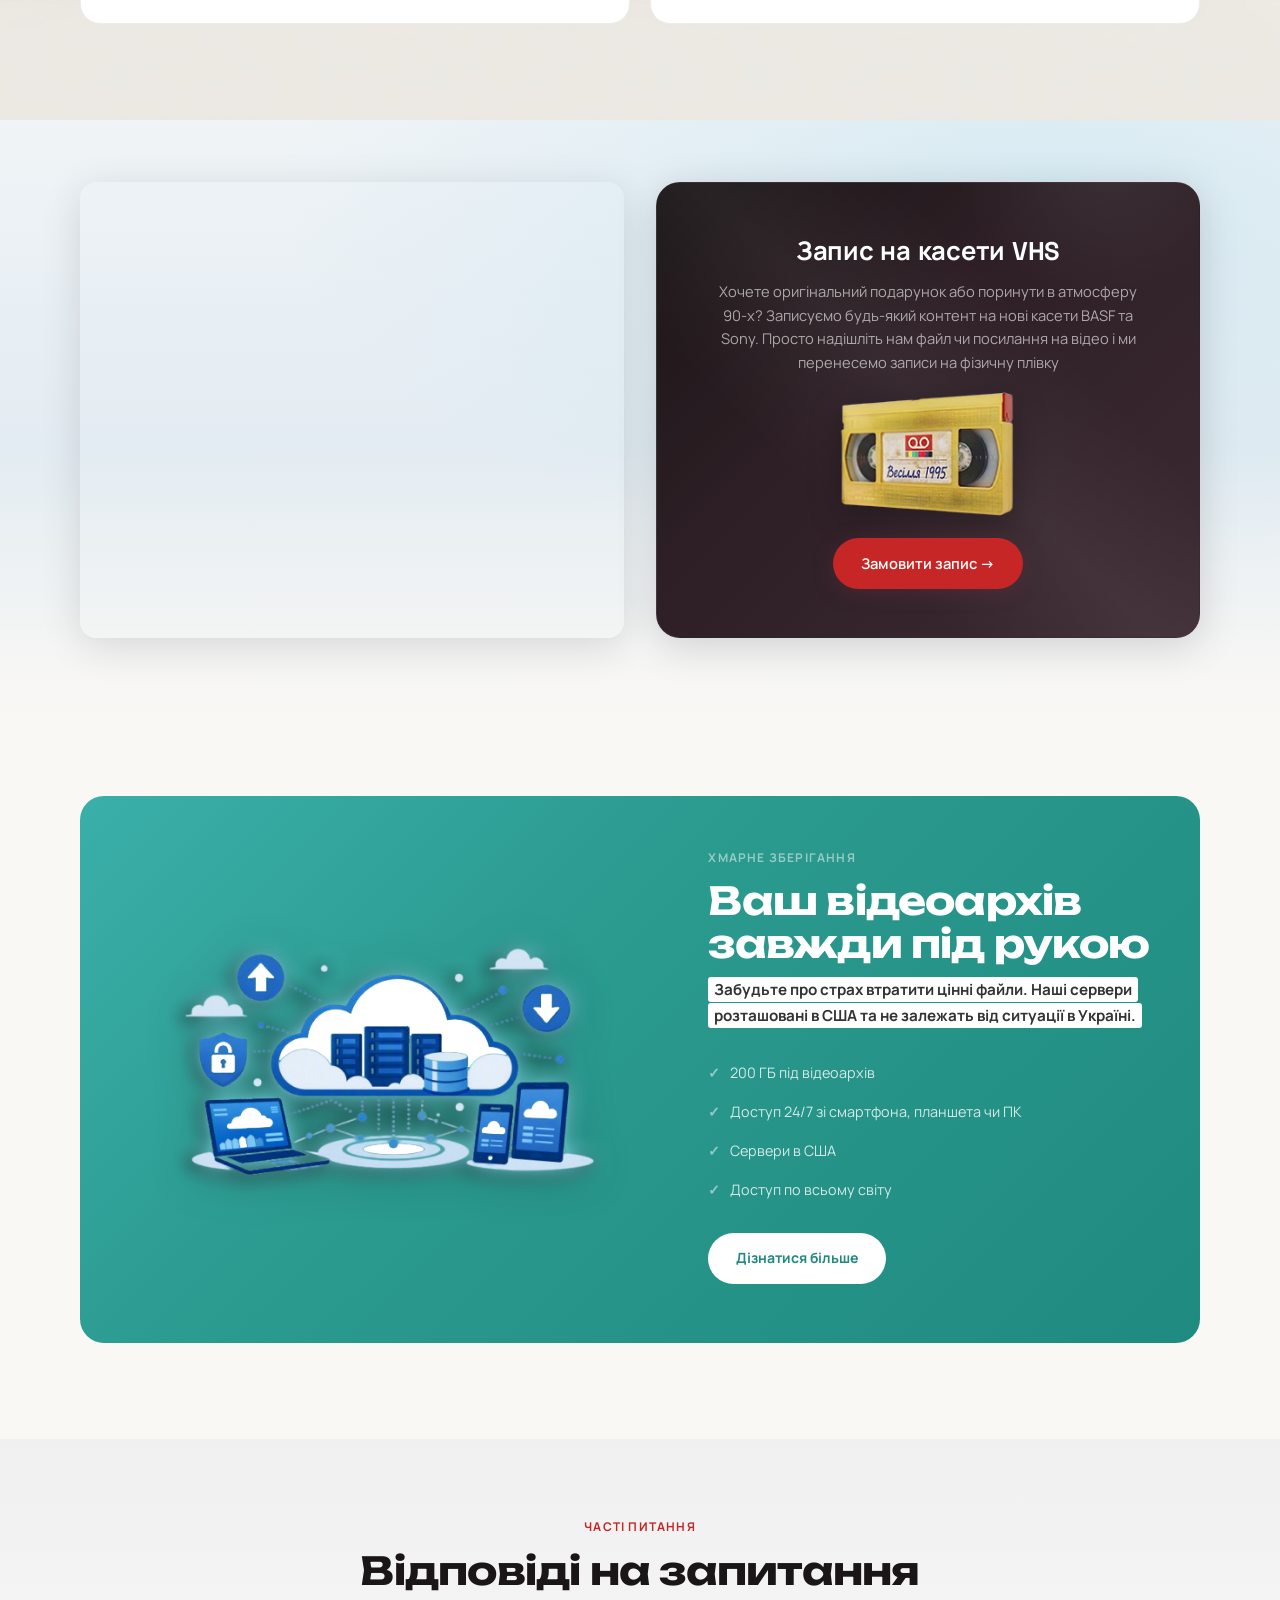
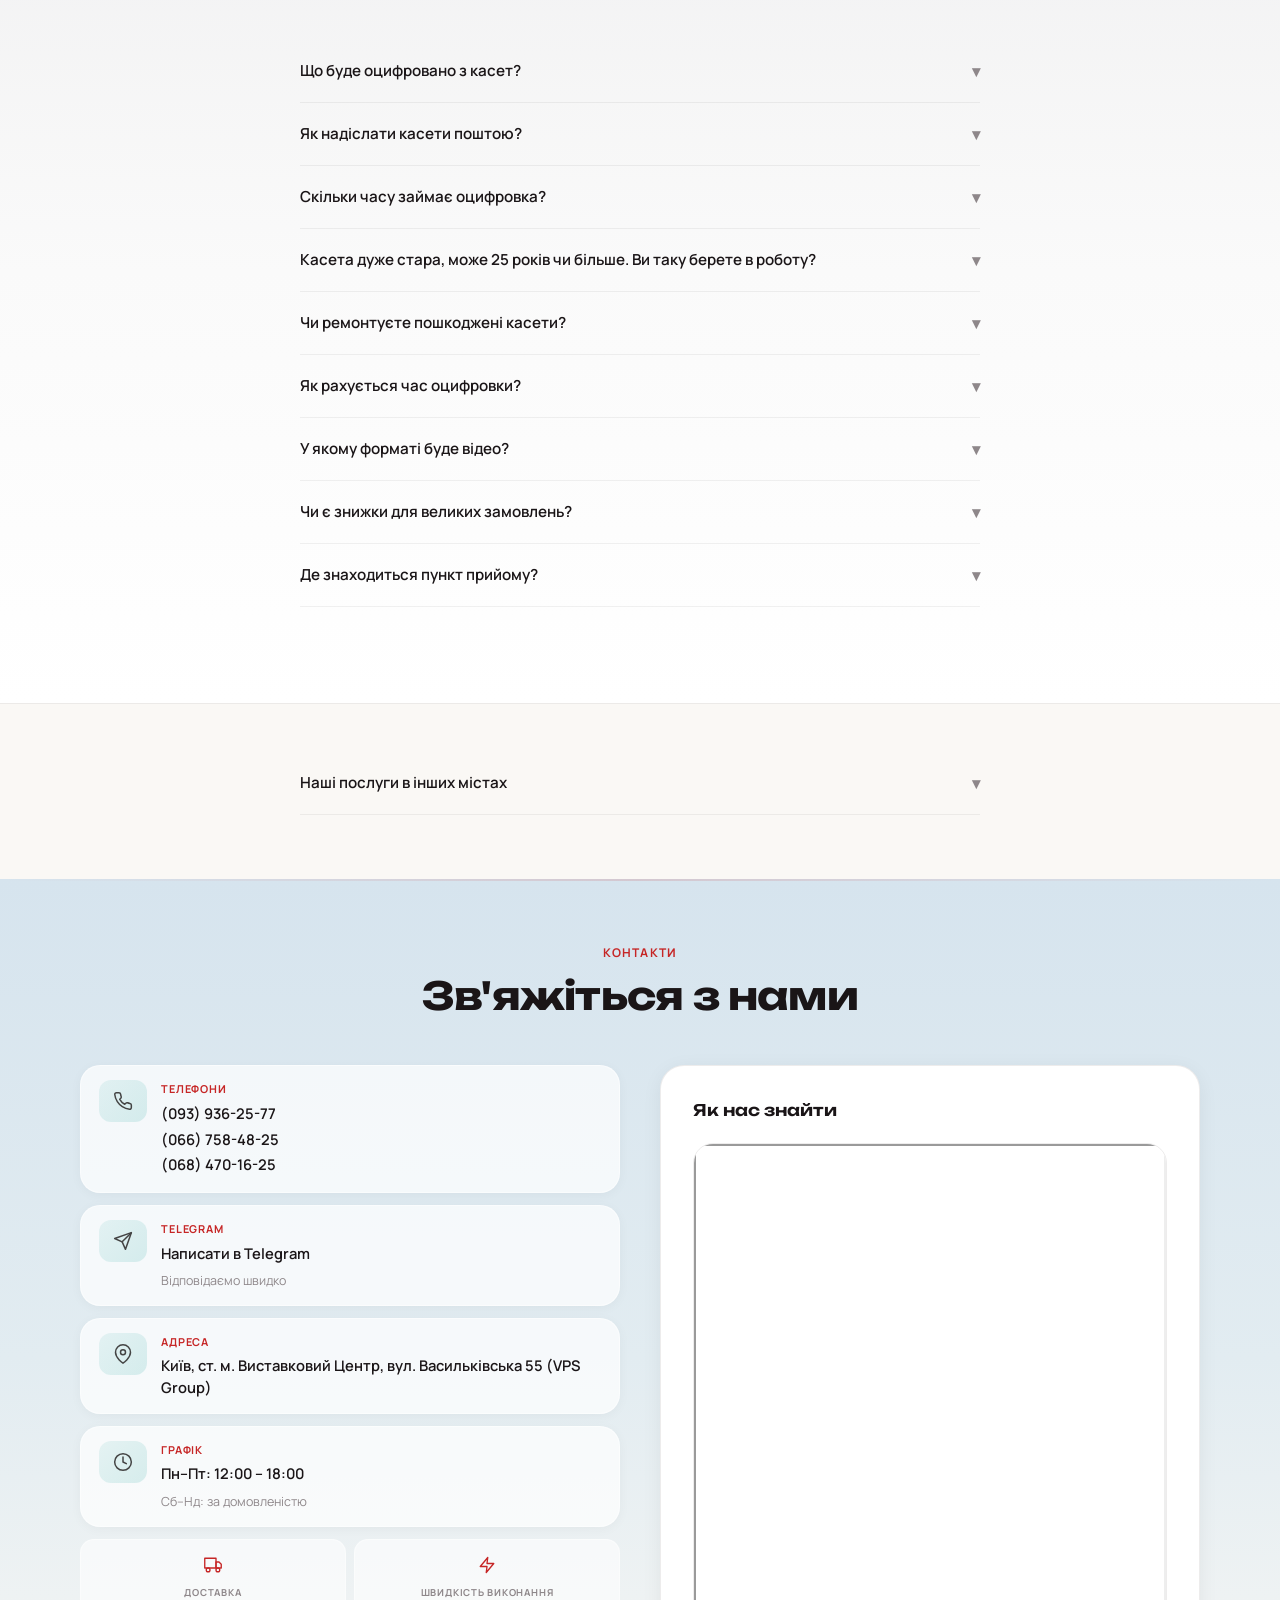
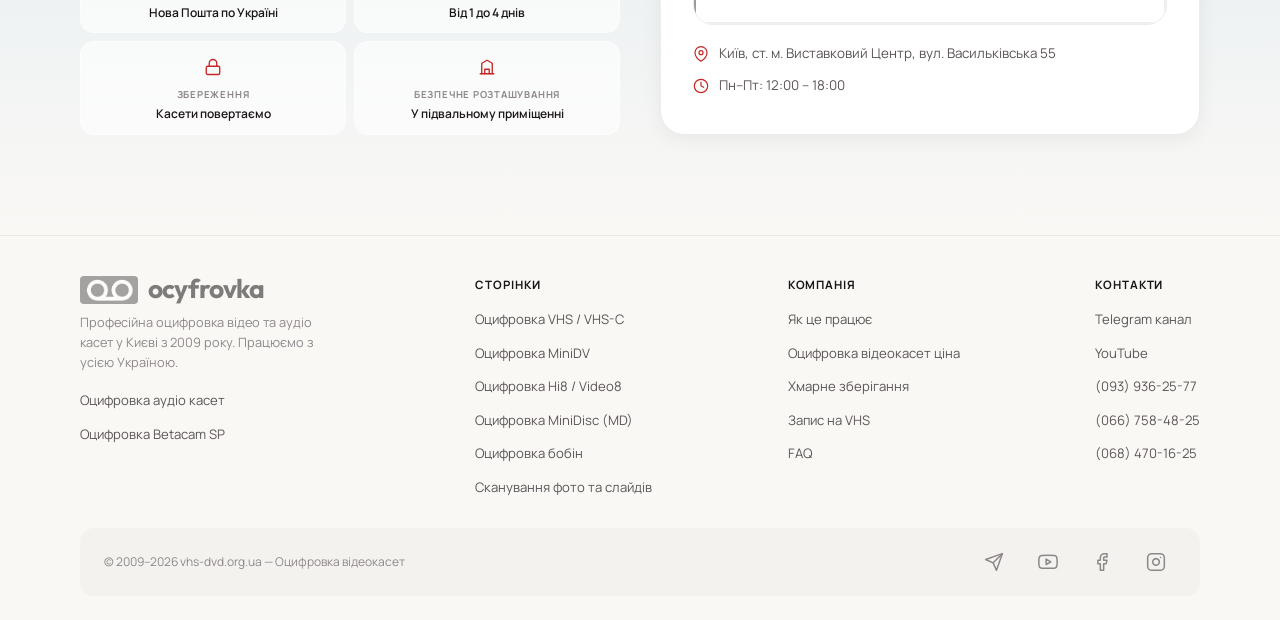
==== commit 2ab35cb2: "Update index.html" ====
--- a/index.html
+++ b/index.html
@@ -1386,7 +1386,7 @@
         <div class="hero-image-wrapper">
           <img src="images/top-bg.png" alt="hero" class="hero-bg-img">
           <div class="hero-gradient-overlay"></div>
-<img src="images/vhs-main.png" alt="Відеокасета VHS — оцифровка домашнього відеоархіву" class="hero-floating-vhs" width="200" height="137" fetchpriority="high" decoding="async" style="width:210px;height:auto;">
+<img src="images/sticker.webp" alt="Відеокасета VHS — оцифровка домашнього відеоархіву" class="hero-floating-vhs" width="305" height="321" fetchpriority="high" decoding="async" style="width:210px;height:auto;">
         </div>
       </div>
 
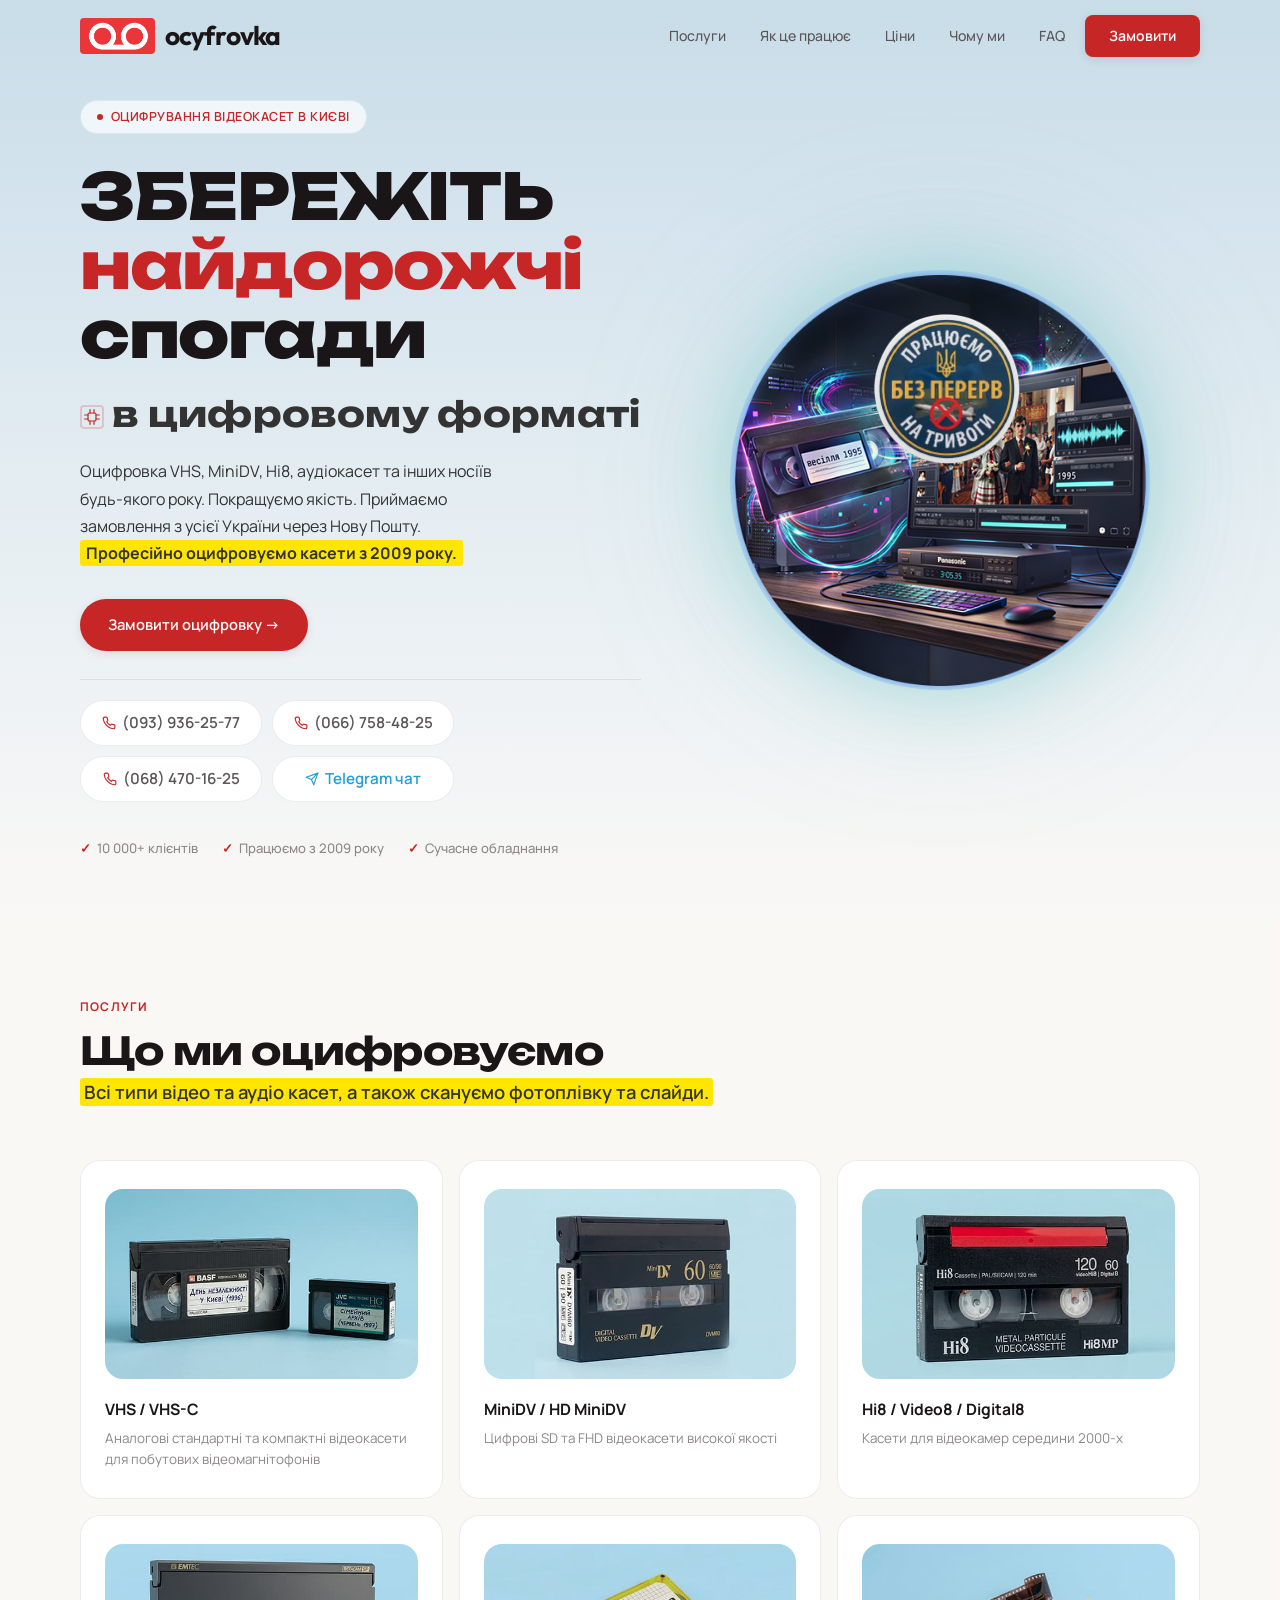
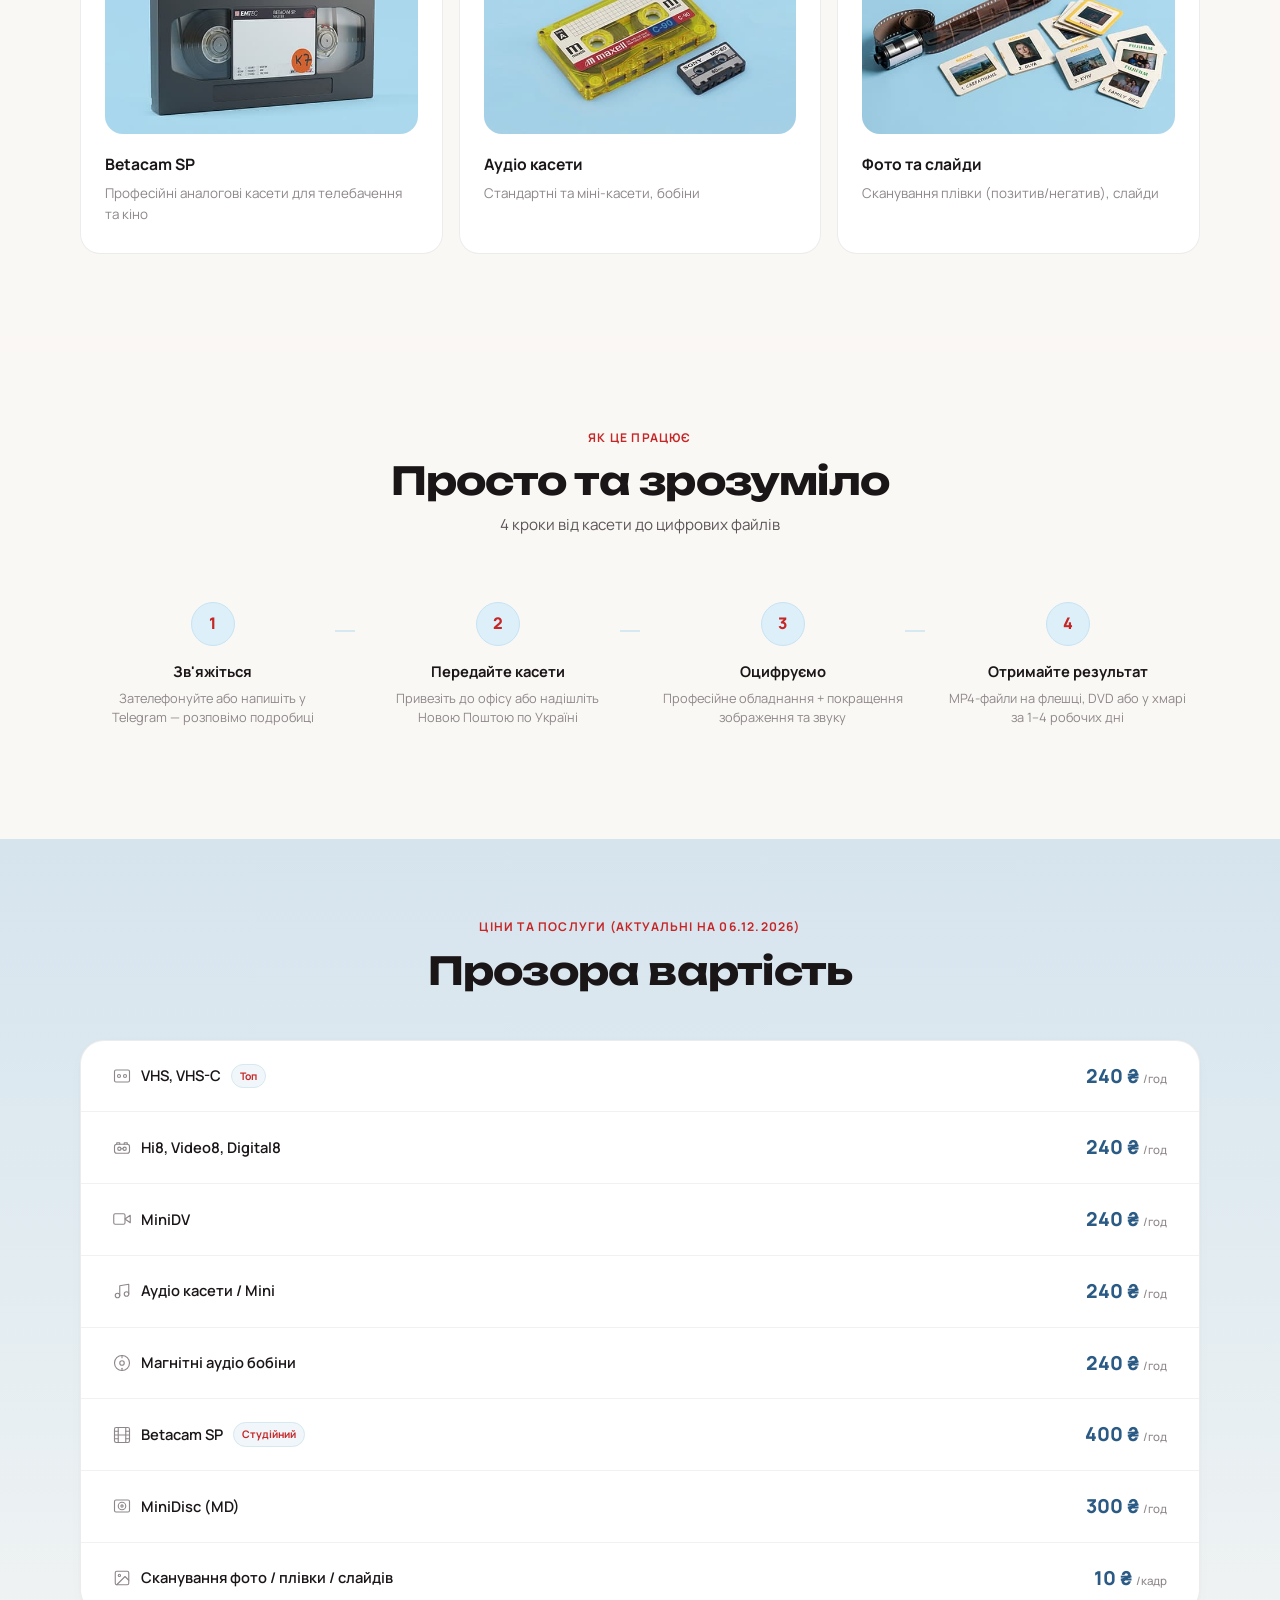
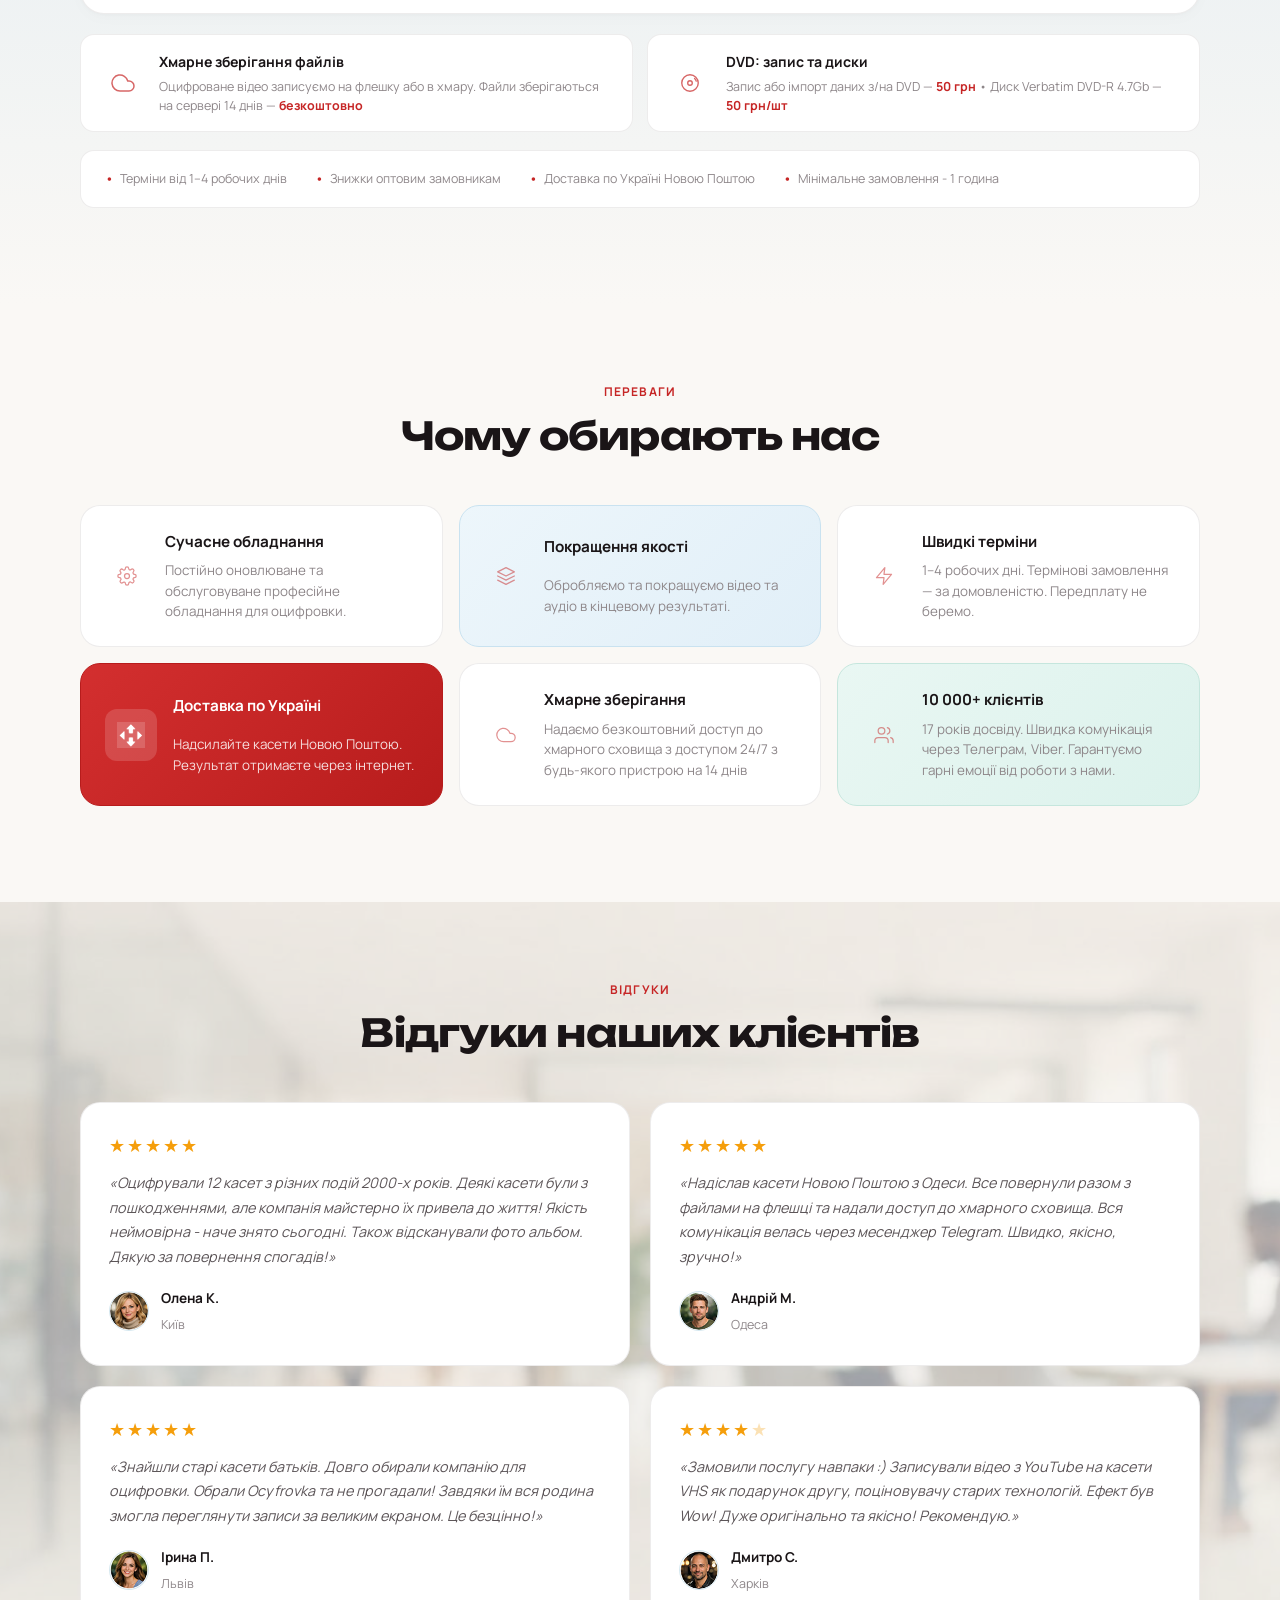
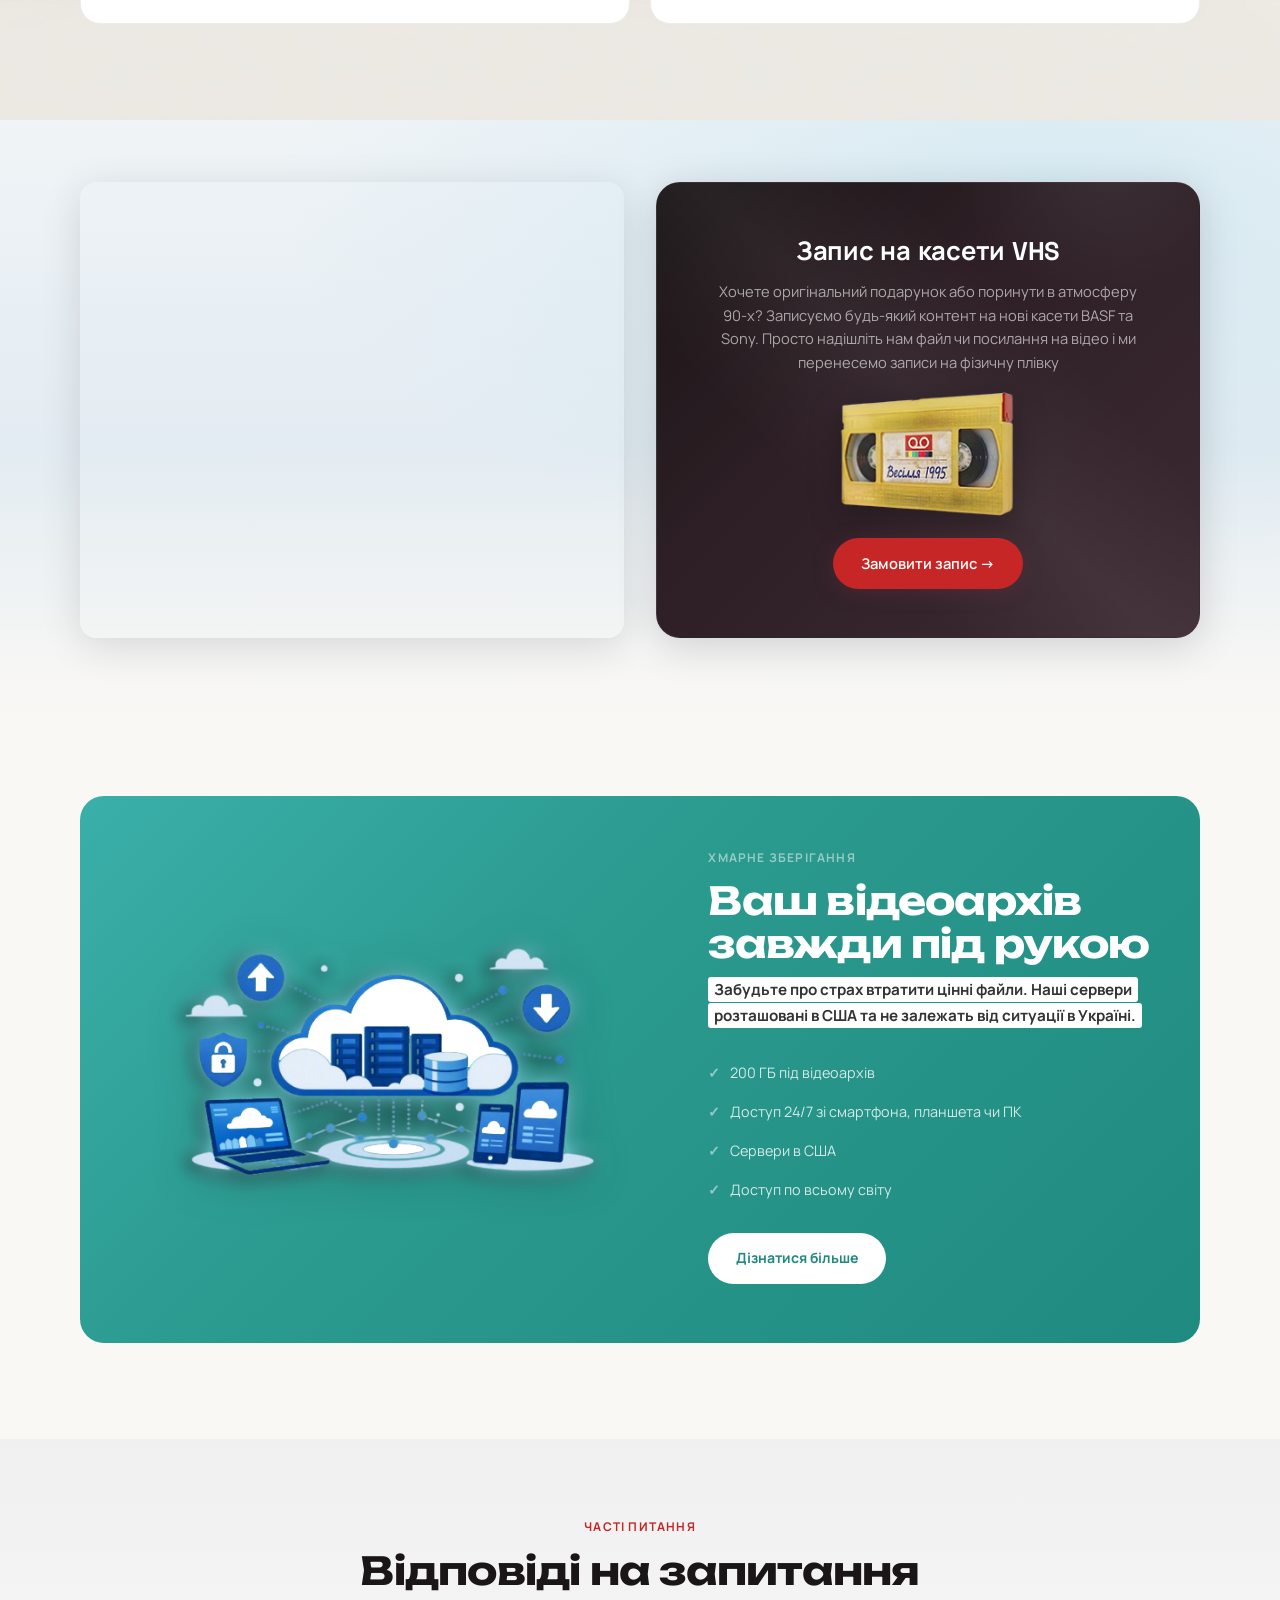
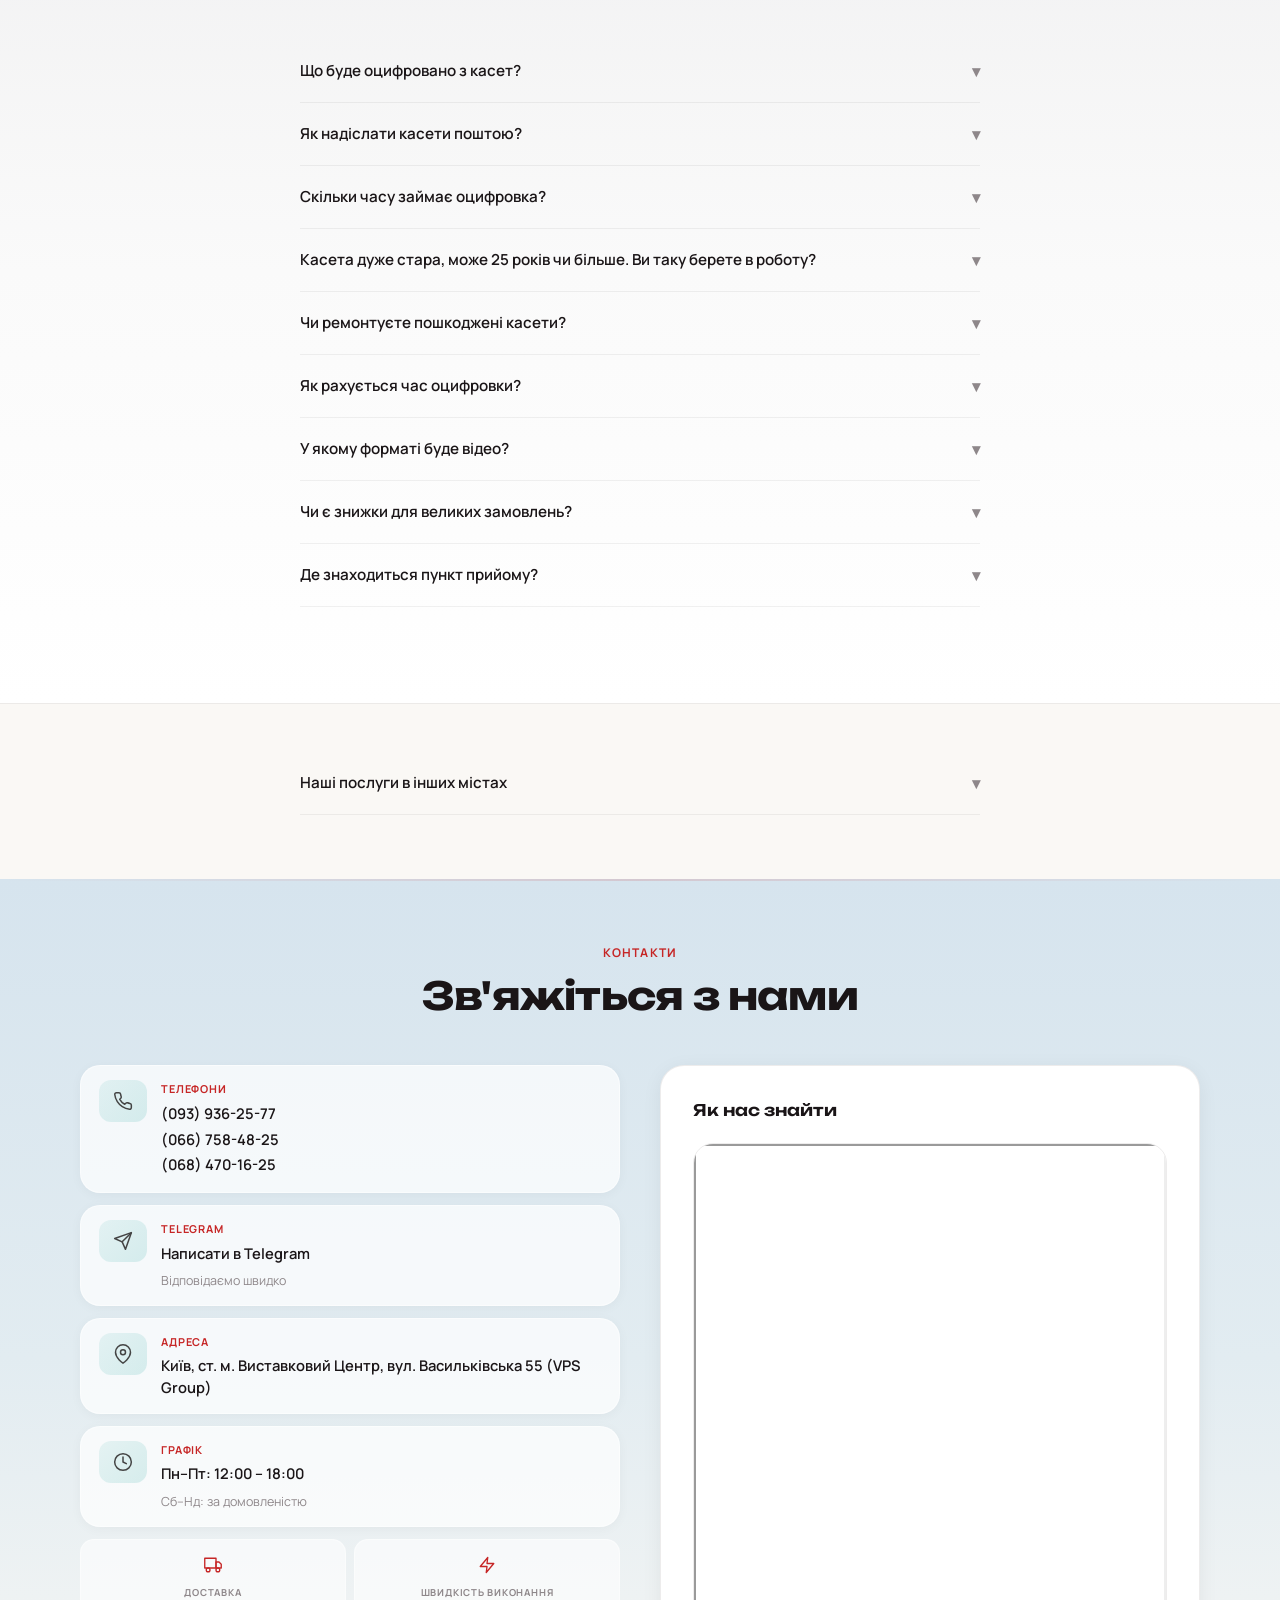
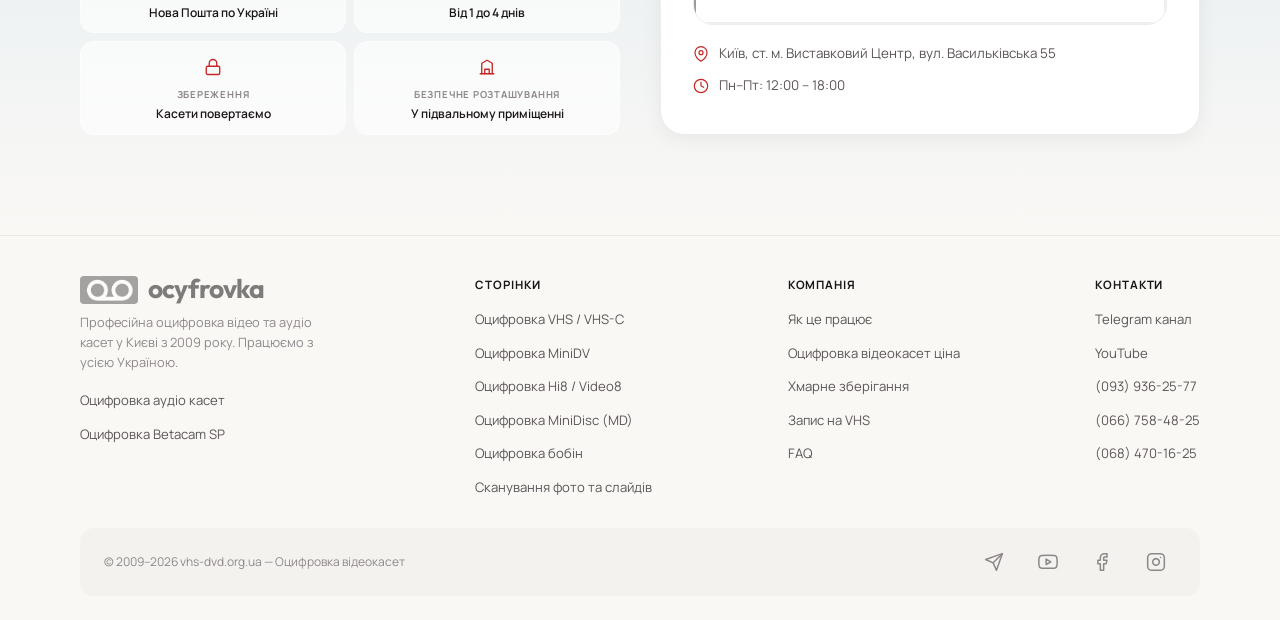
==== commit 653e66c4: "Update index.html" ====
--- a/index.html
+++ b/index.html
@@ -1386,7 +1386,7 @@
         <div class="hero-image-wrapper">
           <img src="images/top-bg.png" alt="hero" class="hero-bg-img">
           <div class="hero-gradient-overlay"></div>
-<img src="images/sticker.webp" alt="Відеокасета VHS — оцифровка домашнього відеоархіву" class="hero-floating-vhs" width="305" height="321" fetchpriority="high" decoding="async" style="width:210px;height:auto;">
+<img src="images/sticker.webp" alt="Відеокасета VHS — оцифровка домашнього відеоархіву" class="hero-floating-vhs" width="152" height="160" fetchpriority="high" decoding="async" style="width:152px;height:auto;">
         </div>
       </div>
 
